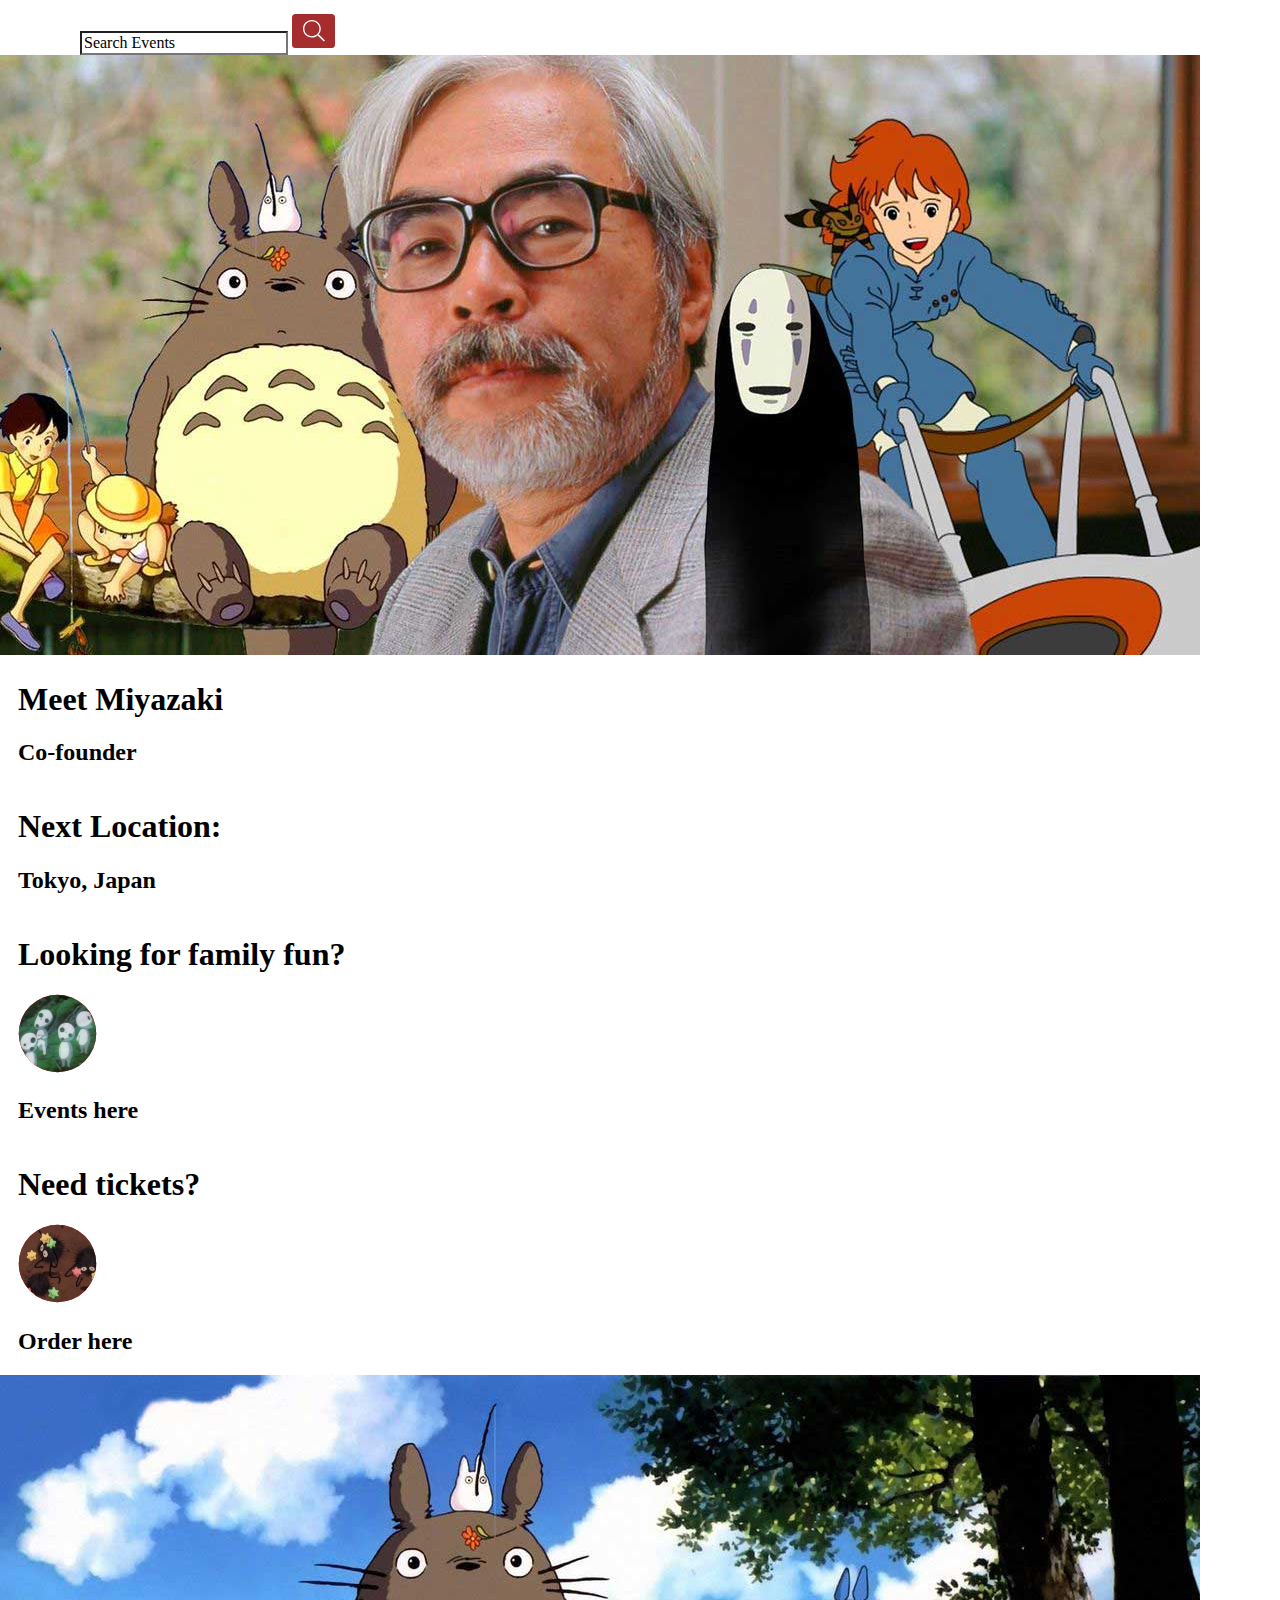
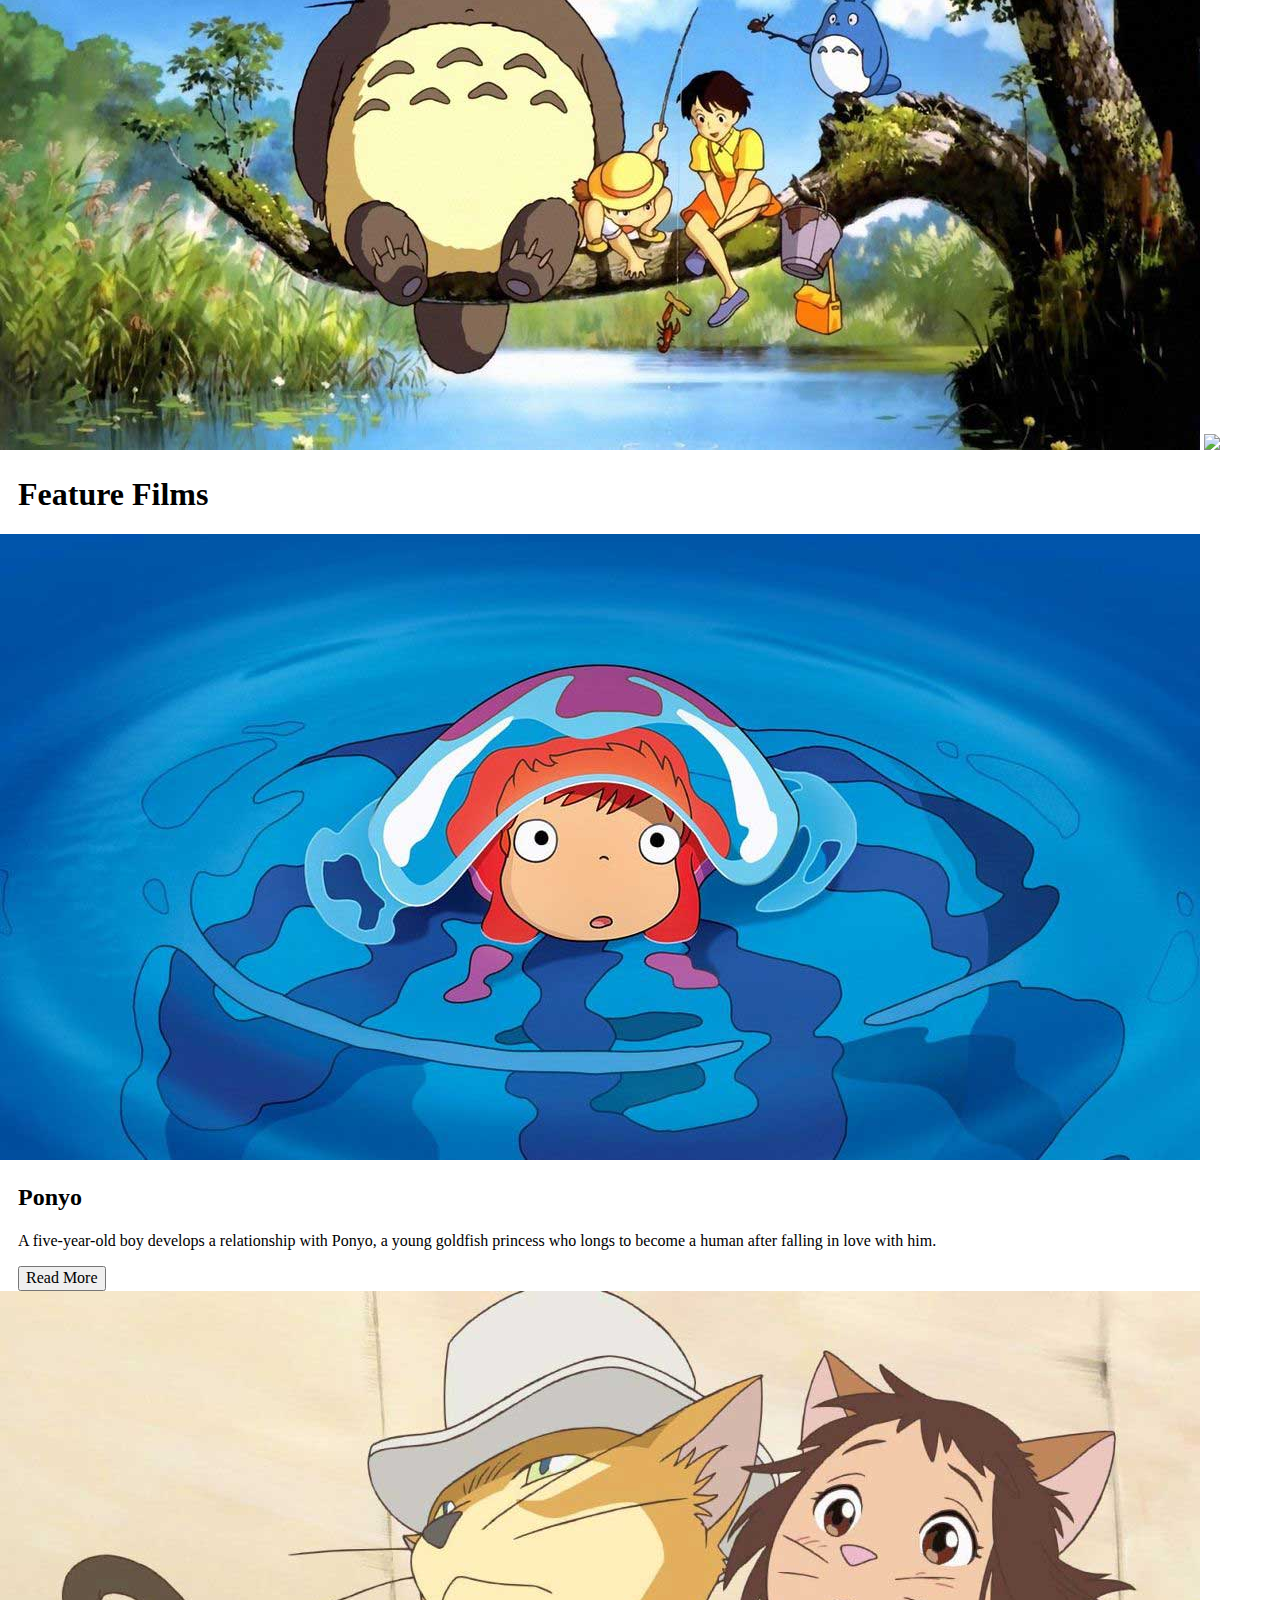
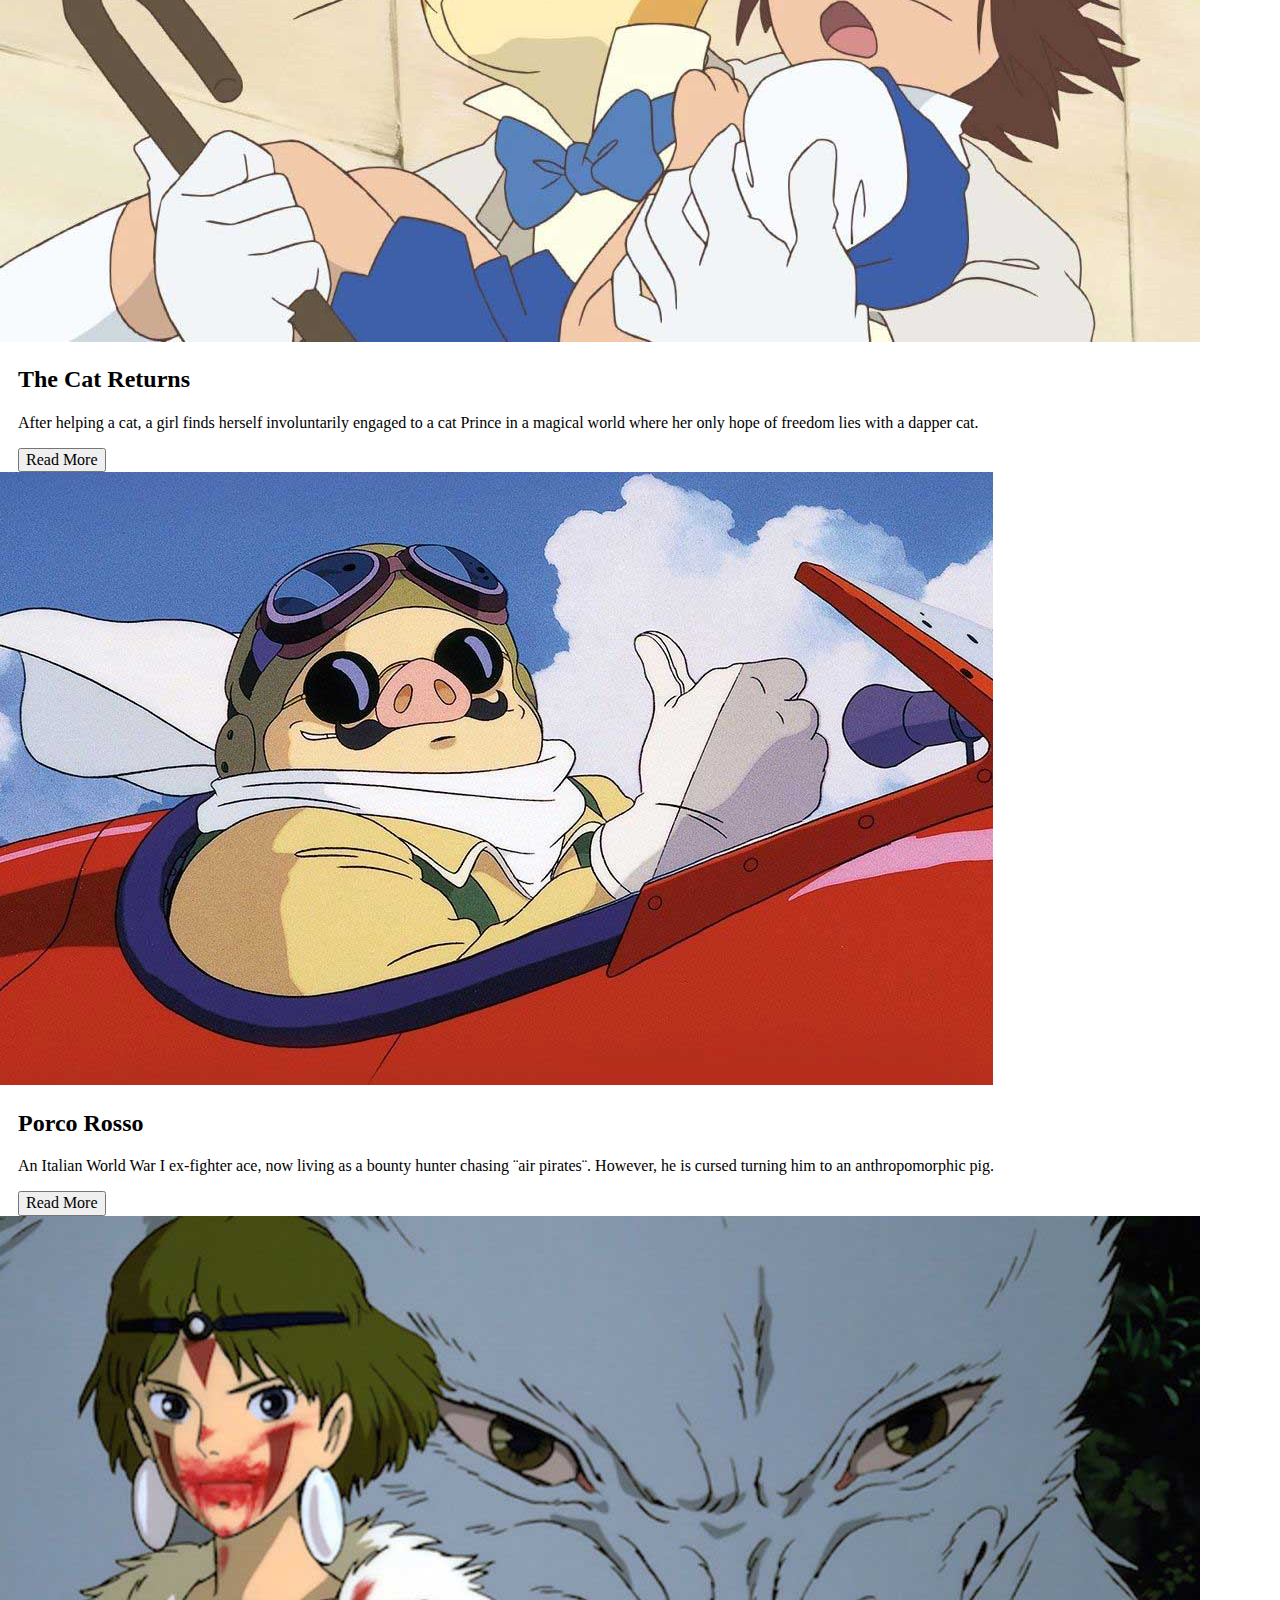
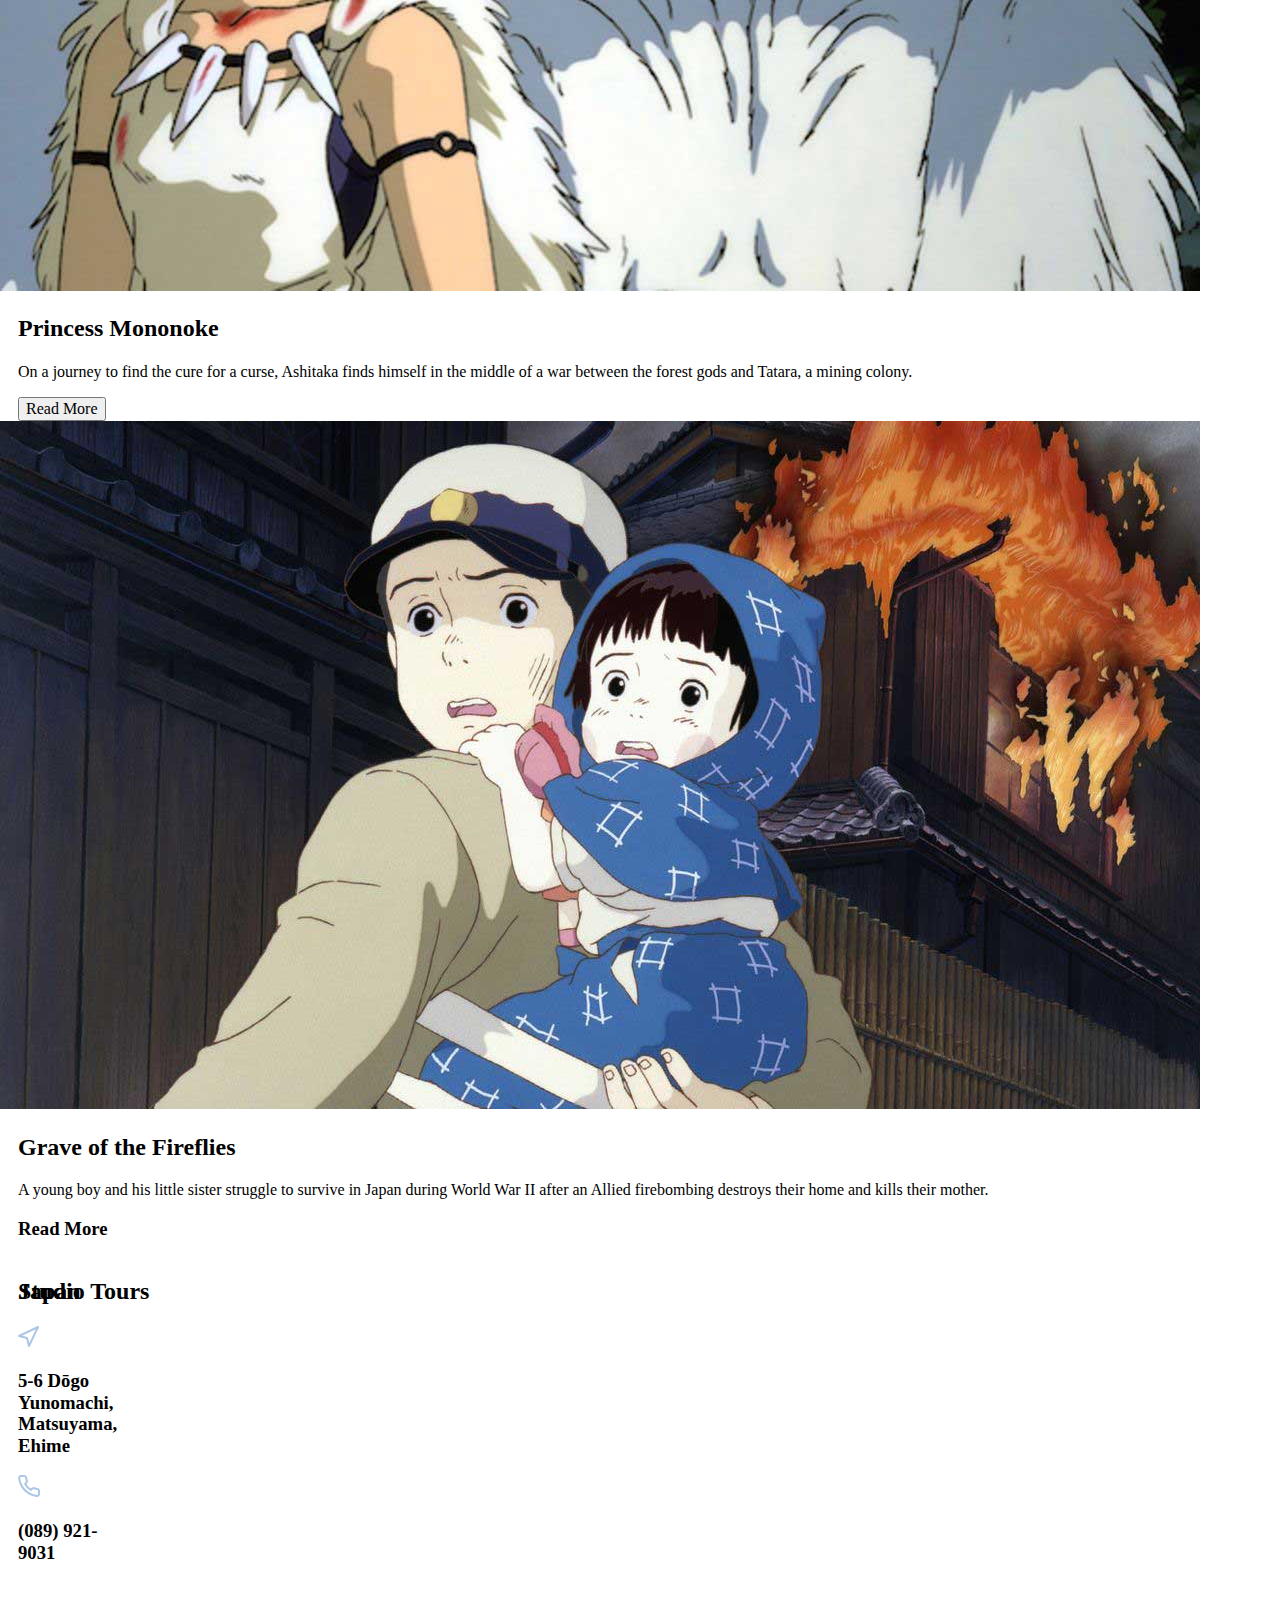
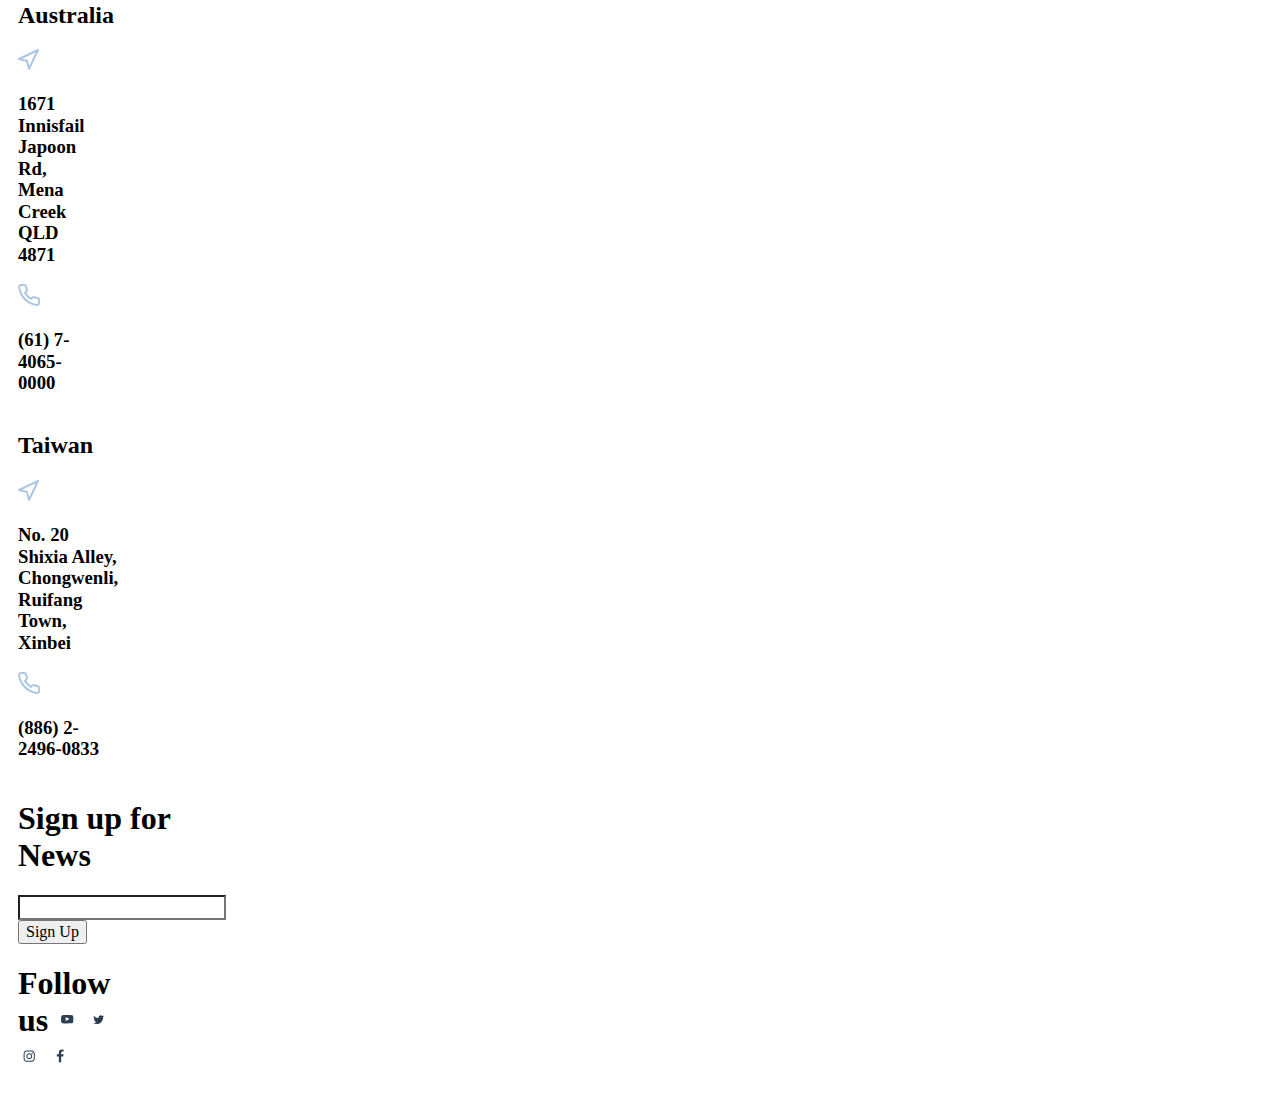
==== deploy/index.html @ 4e12cfd1 "Basic Grid" ====
<!doctype html>
<html lang="en">

  <head>
    <meta charset="UTF-8">
    <meta name="viewport" content="width=device-width, initial-scale=1.0">
    <meta http-equiv="X-UA-Compatible" content="ie=edge">
    <link rel="stylesheet" href="css/styles.css">
    <title>KerryK Reskin</title>
  </head>

  <body>

  <header class="container">
    <div class="content">
        <img src="/assets/Icons/studiologo.svg">
  <input type="text" value="Search Events">
        <img src="/assets/Icons/search-light.svg">
  </header>
    </div>

    <!-- Hero 1 -->
  <section class=".hero">
        <img src="/assets/hero/banner.jpg">
  </section>
 
    <!-- Hero Tabs -->
    <div class="container">
  <section class="content">
    <h1>Meet Miyazaki</h1>
    <h2>Co-founder</h2>
    </div>
    <div class="container">
  </section>
  <section class="content">
    <h1>Next Location:</h1>
    <h2>Tokyo, Japan</h2>
  </section>
    </div>

    <div class="container">
  <section class="content">
    <h1>Looking for family fun?</h1>
        <img src="/assets/Icons/sprite.svg">
    <h2>Events here</h2>
  </section>
    </div>
    <div class="container">
  <section class="content">
    <h1>Need tickets?</h1>
        <img src="/assets/Icons/soot.svg">
    <h2>Order here</h2>
  </section>
   </div>

  <section>
        <img src="/assets/totoro.jpg">
        <img src="assets/spirited_away.jpg">
  </section>

  <div class="container">
  <section class="content">
    <h1>Feature Films</h1>
  </section>
  </div>

  <section>
        <img src="/assets/Ponyo.jpg">
  </section>
  <div class="container">
    <section class="content">
    <h2>Ponyo</h2>
    <p>A five-year-old boy develops a relationship with Ponyo,
       a young goldfish princess who longs to become a human 
       after falling in love with him.
      </p>
    <button type="button">Read More</button>
  </section>
  </div> 
            
  <section>
        <img src="/assets/catreturns.jpg">
  </section>
  <div class="container">
    <section class="content">
    <h2>The Cat Returns</h2>
    <p>After helping a cat, a girl finds herself involuntarily 
      engaged to a cat Prince in a magical world where her only 
      hope of freedom lies with a dapper cat.
      </p>
    <button type="button">Read More</button>
  </section>
  </div>

  <section>
        <img src="/assets/porcorosso.jpg">
  </section>
  <div class="container">
    <section class="content">
    <h2>Porco Rosso</h2>
    <p>An Italian World War I ex-fighter ace, now living as a 
      bounty hunter chasing ¨air pirates¨. However, he is cursed 
      turning him to an anthropomorphic pig.
      </p>
    <button type="button">Read More</button>
  </section>
  </div>
  
  <section>
        <img src="/assets/princess.jpg">
  </section>
  <div class="container">
    <section class="content">
    <h2>Princess Mononoke</h2>
    <p>On a journey to find the cure for a curse, Ashitaka finds 
      himself in the middle of a war between the forest gods and 
      Tatara, a mining colony.
      </p>
    <button type="button">Read More</button>
  </section>
  </div>
  
  <section>
        <img src="/assets/graveofthefireflies.jpg">
  </section>
  <div class="container">
    <section class="content">
    <h2>Grave of the Fireflies</h2>
    <p>A young boy and his little sister struggle to survive in 
      Japan during World War II after an Allied firebombing 
      destroys their home and kills their mother.
      </p>
    <h3>Read More</h3>
  </section>
  </div>

  <!-- Footer -->
  <footer>
    <div class="container">
    <section class="content">
    <h2>Studio Tours</h2>
    </section>
      <div>
      
    <div class="container">
    <section class="content">
      <h2>Japan</h2>
    </section>
    </div>
      <div class="container">
      <section class="content">
          <img src="/assets/Icons/arrow.svg">
        <h3>5-6 Dōgo Yunomachi, Matsuyama, Ehime</h3>
          <img src="/assets/Icons/phone.svg">
        <h3>(089) 921-9031</h3>
      </section>
      </div>

    <div class="container">
    <section class="content">
      <h2>Australia</h2>
    </section>
    </div>
      <div class="container">
      <section class="content">
          <img src="/assets/Icons/arrow.svg">
        <h3>1671 Innisfail Japoon Rd, Mena Creek QLD 4871</h3>
          <img src="/assets/Icons/phone.svg">
        <h3>(61) 7-4065-0000</h3>
      </section>
      </div>

    <div class="container">
    <section class="content">
      <h2>Taiwan</h2>
    </section>
    </div>
      <div class="container">
      <section class="content">    
          <img src="/assets/Icons/arrow.svg">
        <h3>No. 20 Shixia Alley, Chongwenli, Ruifang Town, Xinbei</h3>
          <img src="/assets/Icons/phone.svg">
        <h3>(886) 2-2496-0833</h3>
      </section>
      </div>

  <div class="container">
  <section class="content"> 
  <form>
    <h1>Sign up for News</h1>
    <input type="text">
    <button type="button">Sign Up</button>
  </form>
  </section>
  </div> 
  
  <div class="container">
  <section class="content"> 
    <h1>Follow us</h>
        <img src="/assets/Icons/youtube.svg">
        <img src="/assets/Icons/twitter.svg">
        <img src="/assets/Icons/instagram.svg">
        <img src="/assets/Icons/facebook.svg">
  </section>
  </div> 
  </footer>

    <script src="js/scripts-min.js"></script>
  </body>
</html>
---- deploy/css/styles.css ----
/* =============
    Mixins
============= */
/* ---------------- Font Sizing ---------------- */
html {
  font-size: 100%;
}

/* ---------------- Media Queries ---------------- */
/* =============
    Variables
============= */
/*! normalize.css v8.0.1 | MIT License | github.com/necolas/normalize.css */
/* Document
   ========================================================================== */
/**
 * 1. Correct the line height in all browsers.
 * 2. Prevent adjustments of font size after orientation changes in iOS.
 */
html {
  line-height: 1.15;
  /* 1 */
  -webkit-text-size-adjust: 100%;
  /* 2 */
}

/* Sections
   ========================================================================== */
/**
 * Remove the margin in all browsers.
 */
body {
  margin: 0;
}

/**
 * Render the `main` element consistently in IE.
 */
main {
  display: block;
}

/**
 * Correct the font size and margin on `h1` elements within `section` and
 * `article` contexts in Chrome, Firefox, and Safari.
 */
h1 {
  font-size: 2em;
  margin: 0.67em 0;
}

/* Grouping content
   ========================================================================== */
/**
 * 1. Add the correct box sizing in Firefox.
 * 2. Show the overflow in Edge and IE.
 */
hr {
  box-sizing: content-box;
  /* 1 */
  height: 0;
  /* 1 */
  overflow: visible;
  /* 2 */
}

/**
 * 1. Correct the inheritance and scaling of font size in all browsers.
 * 2. Correct the odd `em` font sizing in all browsers.
 */
pre {
  font-family: monospace, monospace;
  /* 1 */
  font-size: 1em;
  /* 2 */
}

/* Text-level semantics
   ========================================================================== */
/**
 * Remove the gray background on active links in IE 10.
 */
a {
  background-color: transparent;
}

/**
 * 1. Remove the bottom border in Chrome 57-
 * 2. Add the correct text decoration in Chrome, Edge, IE, Opera, and Safari.
 */
abbr[title] {
  border-bottom: none;
  /* 1 */
  text-decoration: underline;
  /* 2 */
  text-decoration: underline dotted;
  /* 2 */
}

/**
 * Add the correct font weight in Chrome, Edge, and Safari.
 */
b,
strong {
  font-weight: bolder;
}

/**
 * 1. Correct the inheritance and scaling of font size in all browsers.
 * 2. Correct the odd `em` font sizing in all browsers.
 */
code,
kbd,
samp {
  font-family: monospace, monospace;
  /* 1 */
  font-size: 1em;
  /* 2 */
}

/**
 * Add the correct font size in all browsers.
 */
small {
  font-size: 80%;
}

/**
 * Prevent `sub` and `sup` elements from affecting the line height in
 * all browsers.
 */
sub,
sup {
  font-size: 75%;
  line-height: 0;
  position: relative;
  vertical-align: baseline;
}

sub {
  bottom: -0.25em;
}

sup {
  top: -0.5em;
}

/* Embedded content
   ========================================================================== */
/**
 * Remove the border on images inside links in IE 10.
 */
img {
  border-style: none;
}

/* Forms
   ========================================================================== */
/**
 * 1. Change the font styles in all browsers.
 * 2. Remove the margin in Firefox and Safari.
 */
button,
input,
optgroup,
select,
textarea {
  font-family: inherit;
  /* 1 */
  font-size: 100%;
  /* 1 */
  line-height: 1.15;
  /* 1 */
  margin: 0;
  /* 2 */
}

/**
 * Show the overflow in IE.
 * 1. Show the overflow in Edge.
 */
button,
input {
  /* 1 */
  overflow: visible;
}

/**
 * Remove the inheritance of text transform in Edge, Firefox, and IE.
 * 1. Remove the inheritance of text transform in Firefox.
 */
button,
select {
  /* 1 */
  text-transform: none;
}

/**
 * Correct the inability to style clickable types in iOS and Safari.
 */
button,
[type=button],
[type=reset],
[type=submit] {
  -webkit-appearance: button;
}

/**
 * Remove the inner border and padding in Firefox.
 */
button::-moz-focus-inner,
[type=button]::-moz-focus-inner,
[type=reset]::-moz-focus-inner,
[type=submit]::-moz-focus-inner {
  border-style: none;
  padding: 0;
}

/**
 * Restore the focus styles unset by the previous rule.
 */
button:-moz-focusring,
[type=button]:-moz-focusring,
[type=reset]:-moz-focusring,
[type=submit]:-moz-focusring {
  outline: 1px dotted ButtonText;
}

/**
 * Correct the padding in Firefox.
 */
fieldset {
  padding: 0.35em 0.75em 0.625em;
}

/**
 * 1. Correct the text wrapping in Edge and IE.
 * 2. Correct the color inheritance from `fieldset` elements in IE.
 * 3. Remove the padding so developers are not caught out when they zero out
 *    `fieldset` elements in all browsers.
 */
legend {
  box-sizing: border-box;
  /* 1 */
  color: inherit;
  /* 2 */
  display: table;
  /* 1 */
  max-width: 100%;
  /* 1 */
  padding: 0;
  /* 3 */
  white-space: normal;
  /* 1 */
}

/**
 * Add the correct vertical alignment in Chrome, Firefox, and Opera.
 */
progress {
  vertical-align: baseline;
}

/**
 * Remove the default vertical scrollbar in IE 10+.
 */
textarea {
  overflow: auto;
}

/**
 * 1. Add the correct box sizing in IE 10.
 * 2. Remove the padding in IE 10.
 */
[type=checkbox],
[type=radio] {
  box-sizing: border-box;
  /* 1 */
  padding: 0;
  /* 2 */
}

/**
 * Correct the cursor style of increment and decrement buttons in Chrome.
 */
[type=number]::-webkit-inner-spin-button,
[type=number]::-webkit-outer-spin-button {
  height: auto;
}

/**
 * 1. Correct the odd appearance in Chrome and Safari.
 * 2. Correct the outline style in Safari.
 */
[type=search] {
  -webkit-appearance: textfield;
  /* 1 */
  outline-offset: -2px;
  /* 2 */
}

/**
 * Remove the inner padding in Chrome and Safari on macOS.
 */
[type=search]::-webkit-search-decoration {
  -webkit-appearance: none;
}

/**
 * 1. Correct the inability to style clickable types in iOS and Safari.
 * 2. Change font properties to `inherit` in Safari.
 */
::-webkit-file-upload-button {
  -webkit-appearance: button;
  /* 1 */
  font: inherit;
  /* 2 */
}

/* Interactive
   ========================================================================== */
/*
 * Add the correct display in Edge, IE 10+, and Firefox.
 */
details {
  display: block;
}

/*
 * Add the correct display in all browsers.
 */
summary {
  display: list-item;
}

/* Misc
   ========================================================================== */
/**
 * Add the correct display in IE 10+.
 */
template {
  display: none;
}

/**
 * Add the correct display in IE 10.
 */
[hidden] {
  display: none;
}

/* =============
    Base
============= */
.container {
  display: grid;
  grid-template-columns: 18px auto 18px;
  grid-template-areas: ". content .";
}
.container .content {
  grid-area: content;
}

/* =============
    Typography
============= */
/* =============
    Buttons
============= */
/* =============
    Forms
============= */
[type=text], [type=password], [type=date], [type=datetime], [type=datetime-local], [type=month], [type=week], [type=email], [type=number], [type=search], [type=tel], [type=time], [type=url], [type=color], textarea {
  box-shadow: none;
}

[type=text]:focus, [type=password]:focus, [type=date]:focus, [type=datetime]:focus, [type=datetime-local]:focus, [type=month]:focus, [type=week]:focus, [type=email]:focus, [type=number]:focus, [type=search]:focus, [type=tel]:focus, [type=time]:focus, [type=url]:focus, [type=color]:focus, textarea:focus {
  box-shadow: none;
}

input[type=text],
input[type=email],
input[type=password],
textarea {
  -webkit-appearance: none;
}

/* =============
    Navigation
============= */
/* =============
    Header
============= */
.navycontainer {
  color: #2C3E54;
}

/* =============
    Footer
============= */
.hero img {
  width: 100%;
}
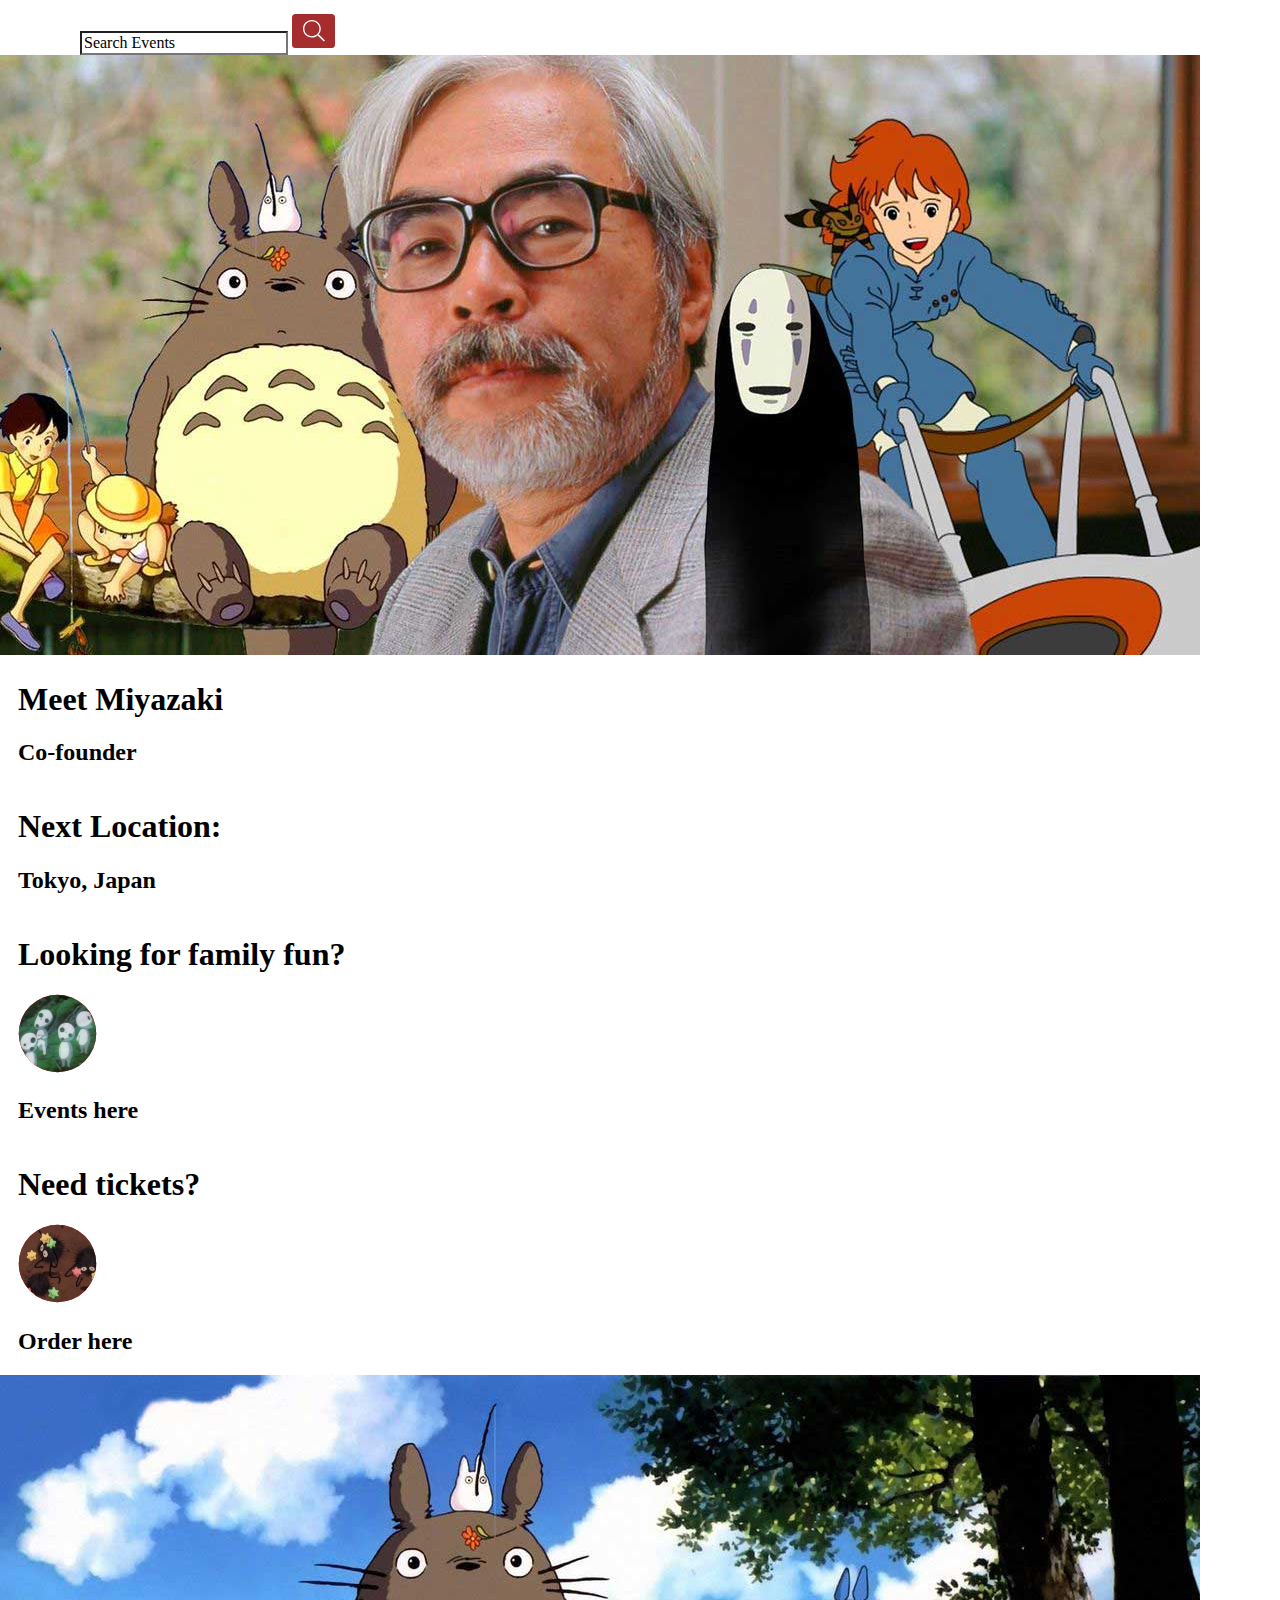
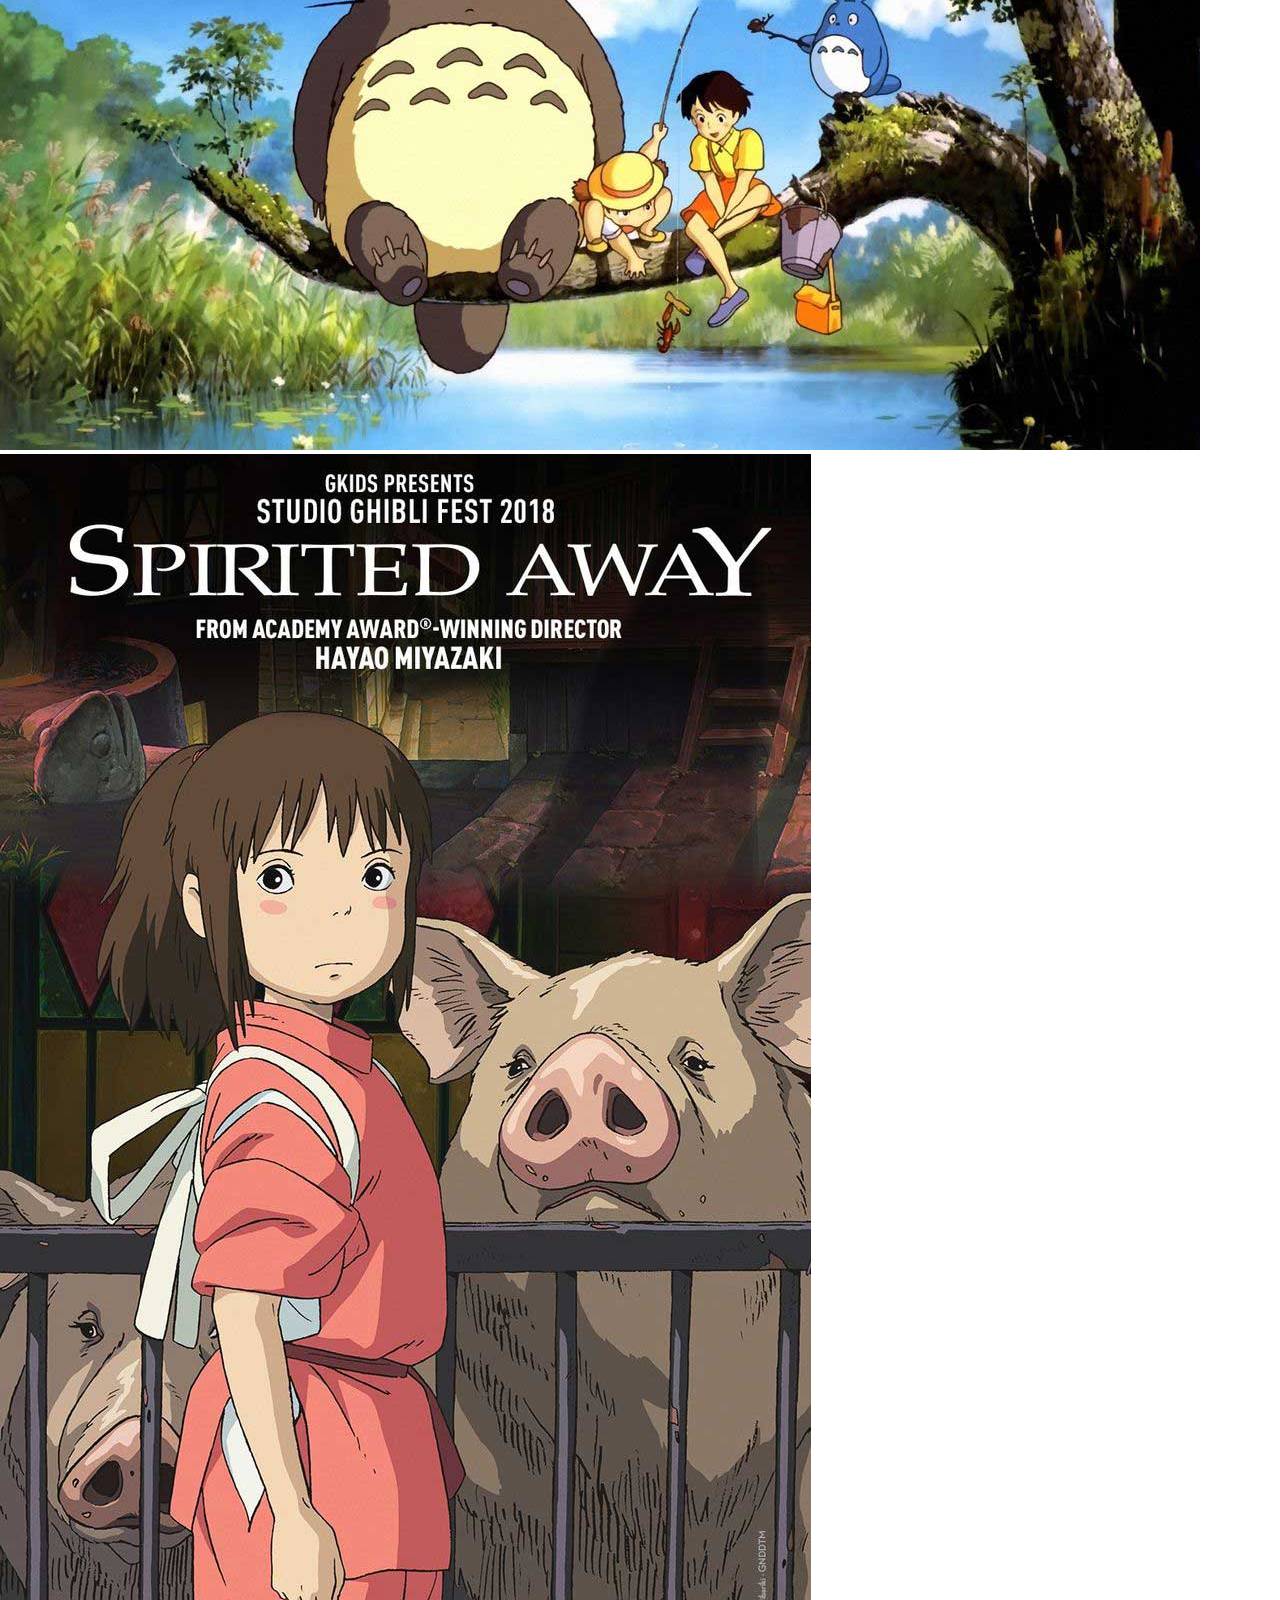
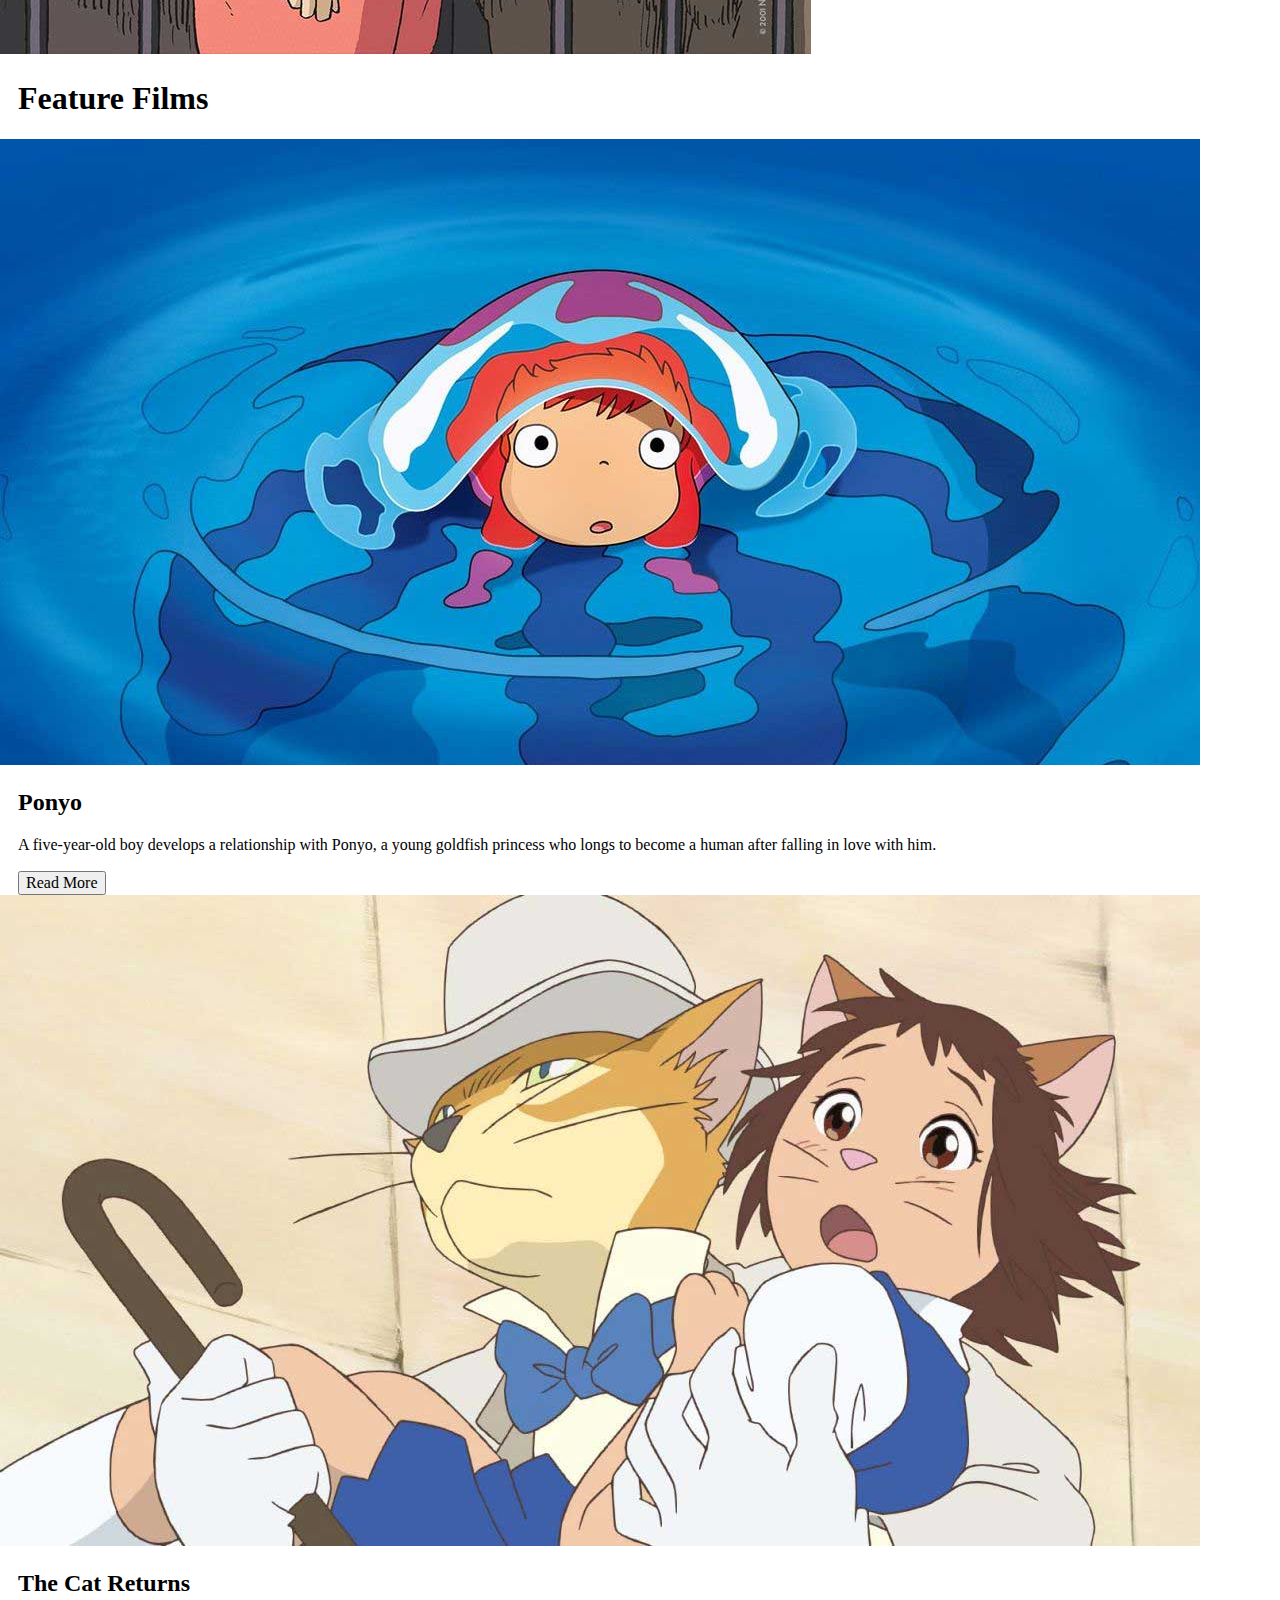
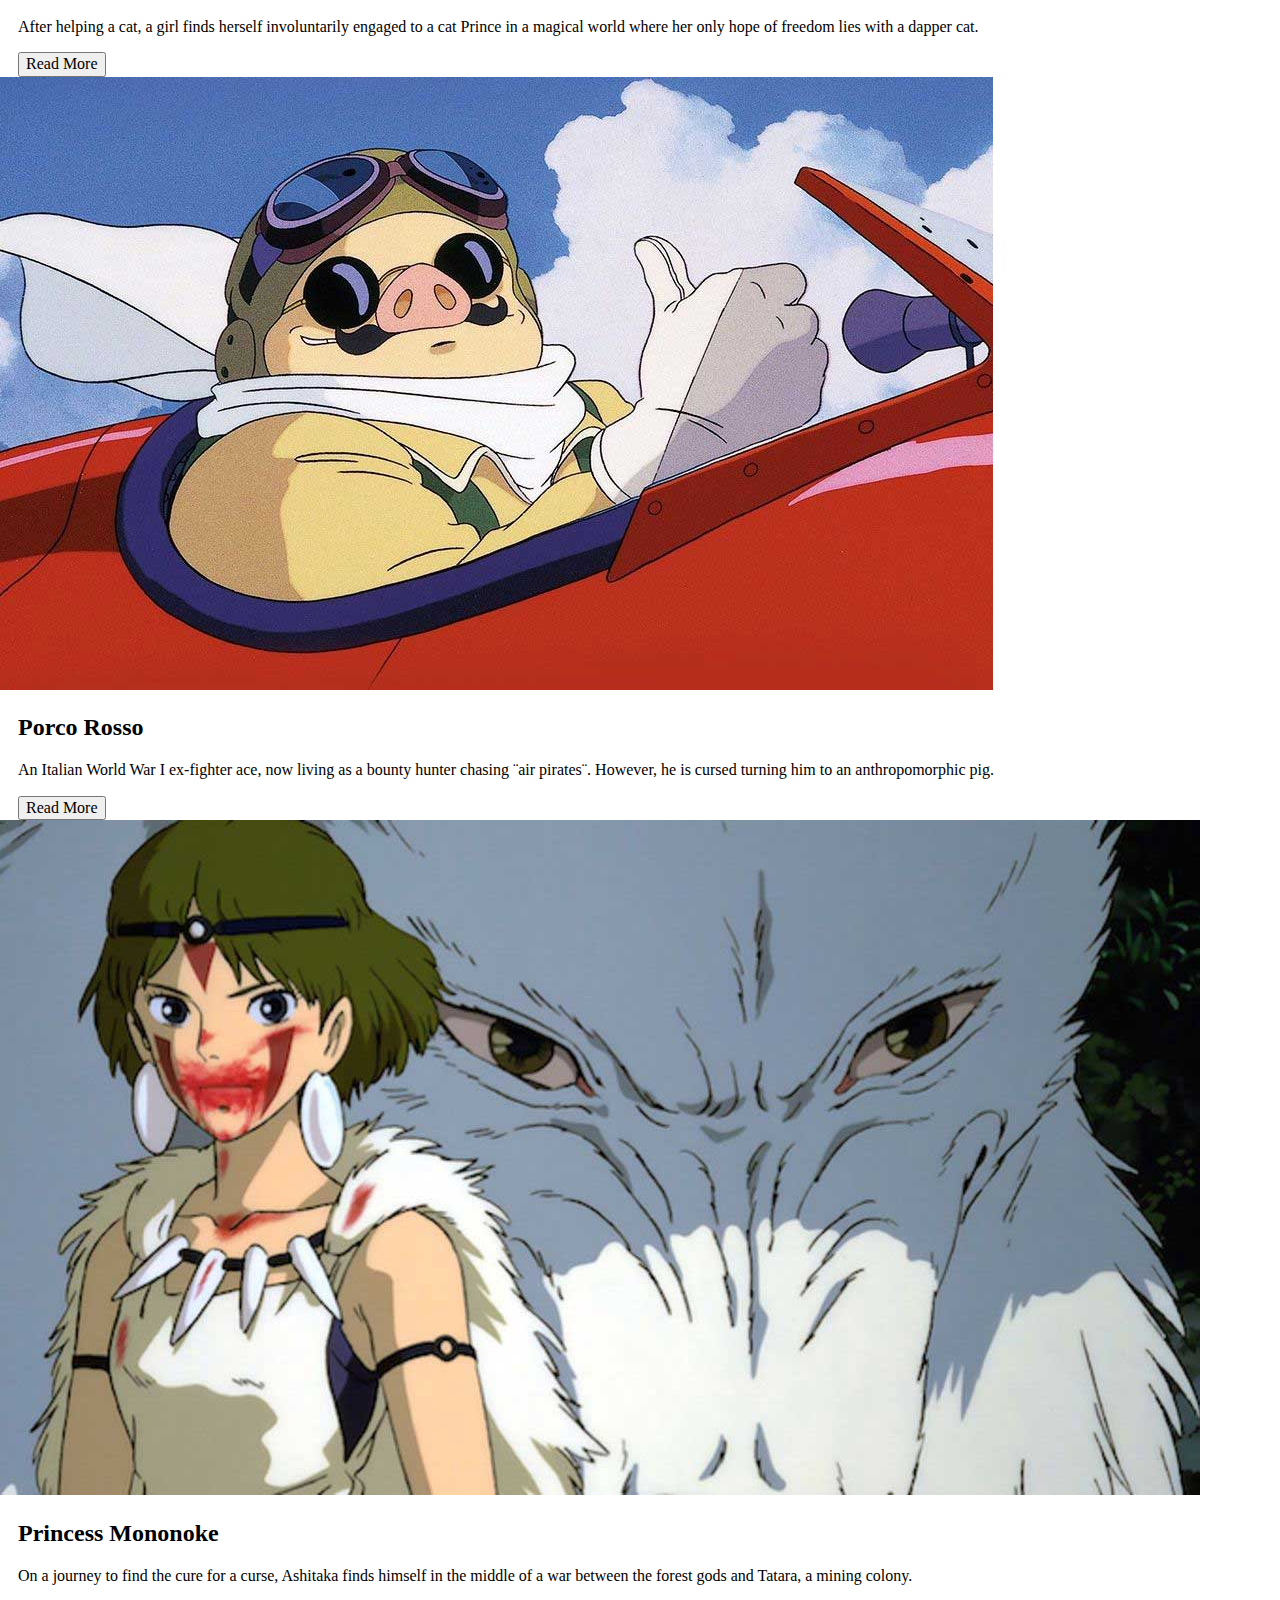
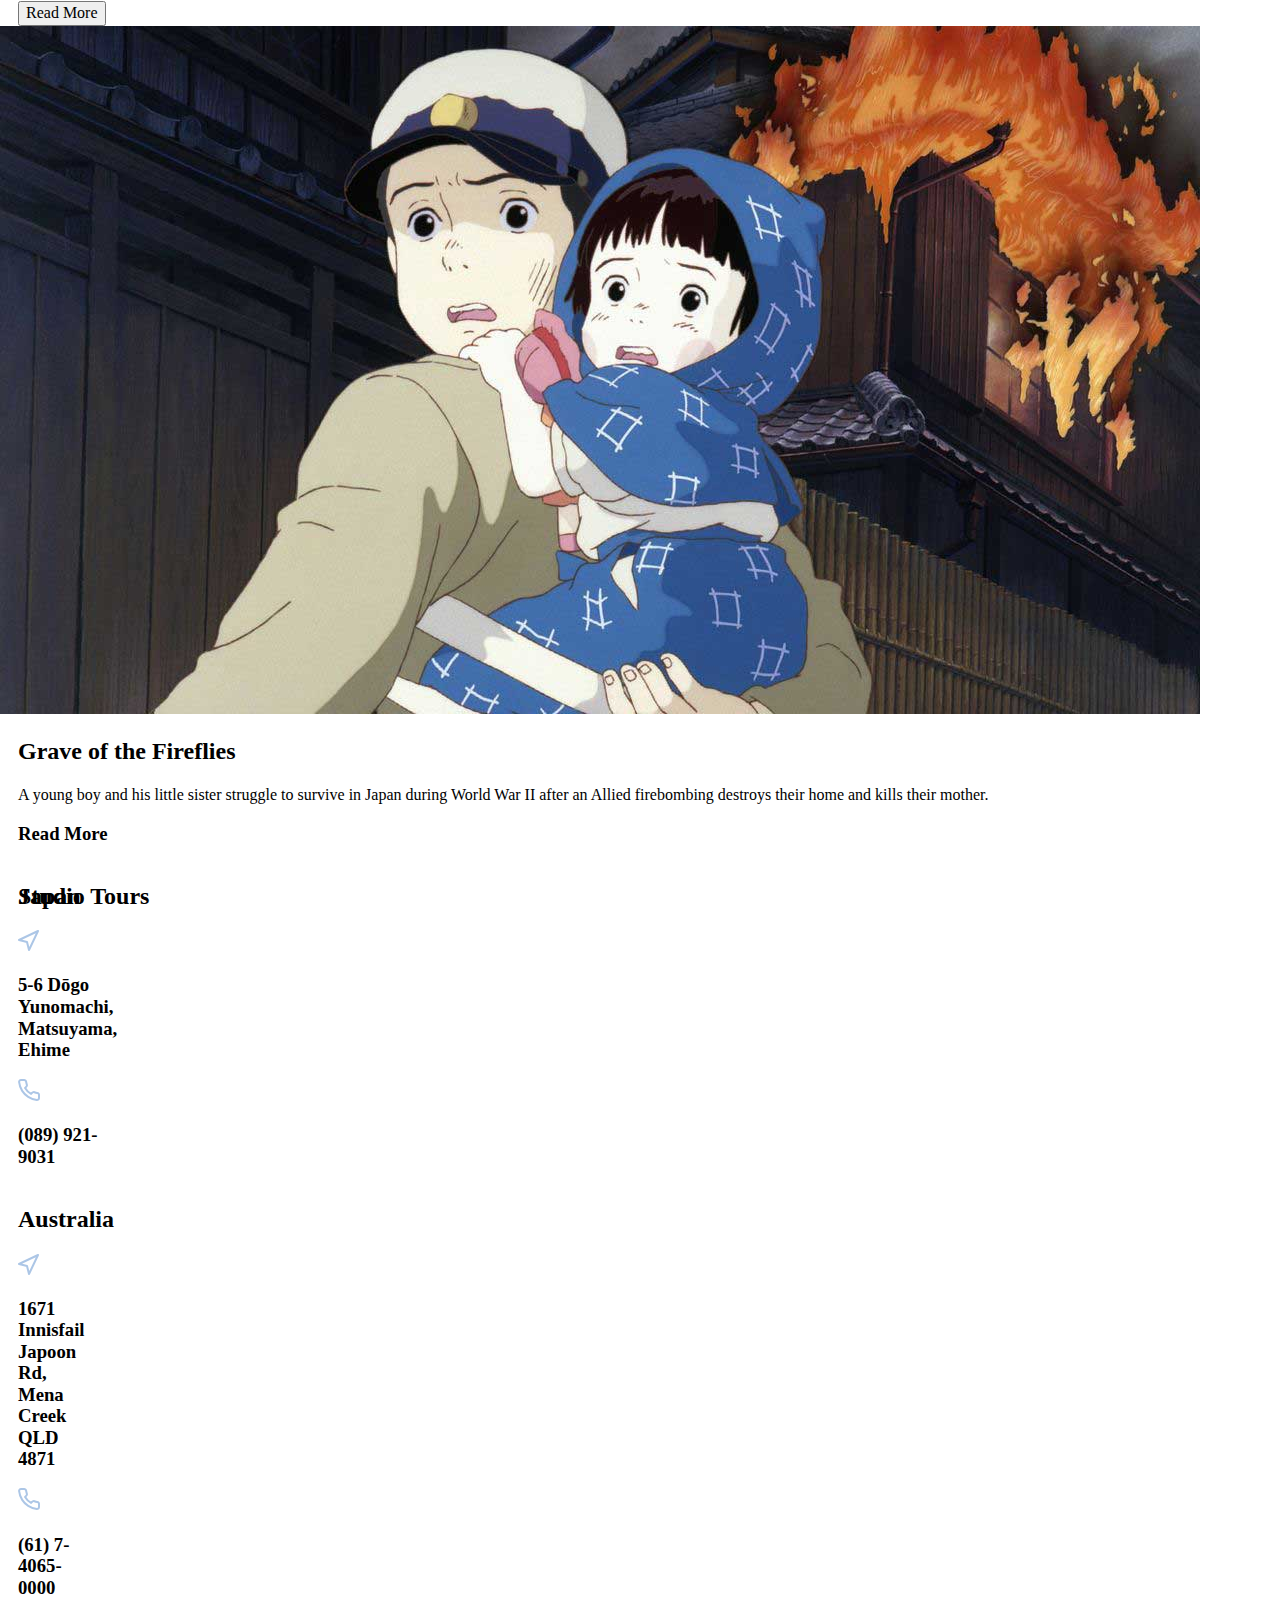
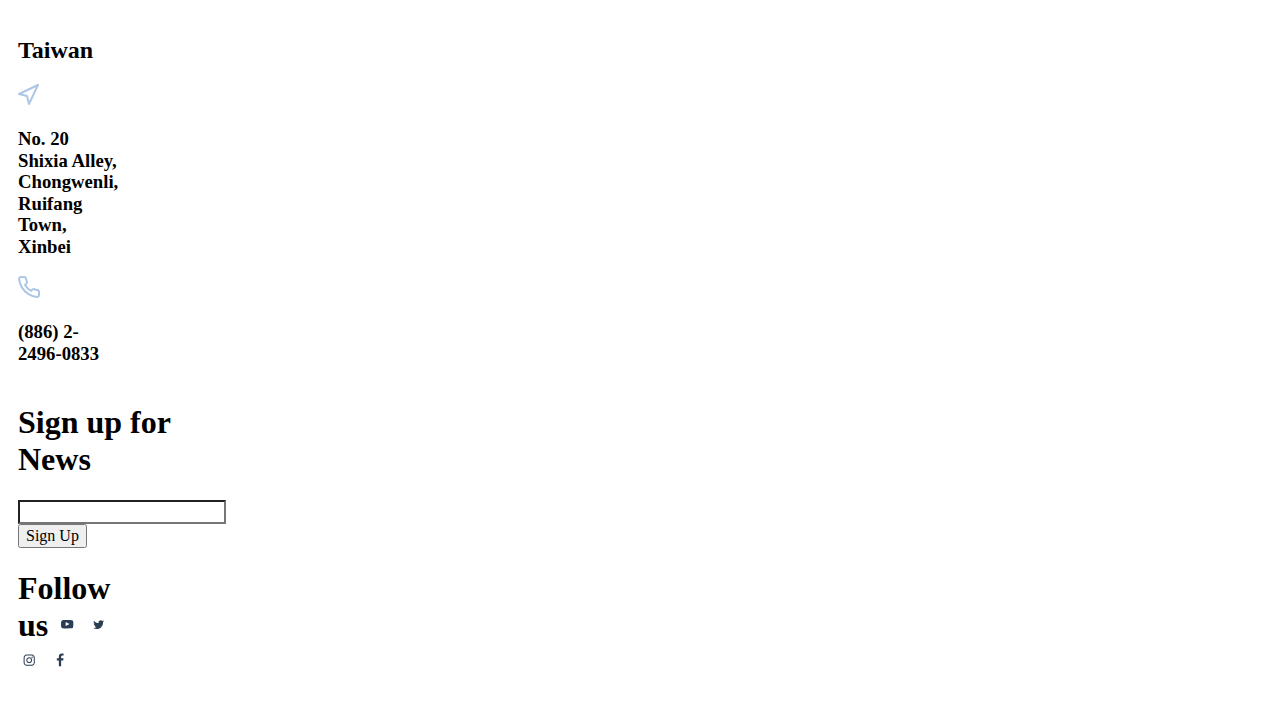
==== commit a6eb6625: "Fix" ====
--- a/deploy/index.html
+++ b/deploy/index.html
@@ -13,15 +13,16 @@
 
   <header class="container">
     <div class="content">
-        <img src="/assets/Icons/studiologo.svg">
+        <img src="/deploy/img/Icons/studiologo.svg" alt="Logo">
   <input type="text" value="Search Events">
-        <img src="/assets/Icons/search-light.svg">
+        <img src="/deploy/img/Icons/search-light.svg" alt="Search">
+    </div>
   </header>
-    </div>
+    
 
     <!-- Hero 1 -->
   <section class=".hero">
-        <img src="/assets/hero/banner.jpg">
+        <img src="/deploy/img/hero/banner.jpg" alt="banner">
   </section>
  
     <!-- Hero Tabs -->
@@ -41,31 +42,34 @@
     <div class="container">
   <section class="content">
     <h1>Looking for family fun?</h1>
-        <img src="/assets/Icons/sprite.svg">
+        <img src="/deploy/img/Icons/sprite.svg" alt="Sprites">
     <h2>Events here</h2>
   </section>
     </div>
     <div class="container">
   <section class="content">
     <h1>Need tickets?</h1>
-        <img src="/assets/Icons/soot.svg">
+        <img src="/deploy/img/Icons/soot.svg" alt="SootSprites">
     <h2>Order here</h2>
   </section>
    </div>
 
-  <section>
-        <img src="/assets/totoro.jpg">
-        <img src="assets/spirited_away.jpg">
-  </section>
-
+   <!-- Gallery -->
+  <section>
+        <img src="/deploy/img/totoro.jpg" alt="Totoro">
+        <img src="/deploy/img/spirited_away.jpg" alt="SpiritedAway">
+  </section>
+
+  <!-- Feature Films -->
   <div class="container">
   <section class="content">
     <h1>Feature Films</h1>
   </section>
   </div>
 
-  <section>
-        <img src="/assets/Ponyo.jpg">
+  <div class="article-ponyo">
+  <section>
+        <img src="/deploy/img/Ponyo.jpg" alt="Ponyo">
   </section>
   <div class="container">
     <section class="content">
@@ -77,9 +81,11 @@
     <button type="button">Read More</button>
   </section>
   </div> 
+  </div>
             
-  <section>
-        <img src="/assets/catreturns.jpg">
+  <div class="article-cat">
+  <section>
+        <img src="/deploy/img/catreturns.jpg" alt="CatReturns">
   </section>
   <div class="container">
     <section class="content">
@@ -91,9 +97,11 @@
     <button type="button">Read More</button>
   </section>
   </div>
-
-  <section>
-        <img src="/assets/porcorosso.jpg">
+  </div>
+
+  <div class="article-pig">
+  <section>
+        <img src="/deploy/img/porcorosso.jpg" alt="PorcoRosso">
   </section>
   <div class="container">
     <section class="content">
@@ -105,9 +113,11 @@
     <button type="button">Read More</button>
   </section>
   </div>
+  </div>
   
-  <section>
-        <img src="/assets/princess.jpg">
+  <div class="article-princess">
+  <section>
+        <img src="/deploy/img/princess.jpg" alt="PrincessMononoke">
   </section>
   <div class="container">
     <section class="content">
@@ -119,9 +129,11 @@
     <button type="button">Read More</button>
   </section>
   </div>
+  </div>
   
-  <section>
-        <img src="/assets/graveofthefireflies.jpg">
+  <div class="article-fireflies">
+  <section>
+        <img src="/deploy/img/graveofthefireflies.jpg" alt="GraveOfTheFireflies">
   </section>
   <div class="container">
     <section class="content">
@@ -133,6 +145,7 @@
     <h3>Read More</h3>
   </section>
   </div>
+  </div>
 
   <!-- Footer -->
   <footer>
@@ -149,9 +162,9 @@
     </div>
       <div class="container">
       <section class="content">
-          <img src="/assets/Icons/arrow.svg">
+          <img src="/deploy/img/Icons/arrow.svg" alt="Address">
         <h3>5-6 Dōgo Yunomachi, Matsuyama, Ehime</h3>
-          <img src="/assets/Icons/phone.svg">
+          <img src="/deploy/img/Icons/phone.svg" alt="Phone">
         <h3>(089) 921-9031</h3>
       </section>
       </div>
@@ -163,9 +176,9 @@
     </div>
       <div class="container">
       <section class="content">
-          <img src="/assets/Icons/arrow.svg">
+          <img src="/deploy/img/Icons/arrow.svg" alt="Address">
         <h3>1671 Innisfail Japoon Rd, Mena Creek QLD 4871</h3>
-          <img src="/assets/Icons/phone.svg">
+          <img src="/deploy/img/Icons/phone.svg" alt="Phone">
         <h3>(61) 7-4065-0000</h3>
       </section>
       </div>
@@ -177,13 +190,14 @@
     </div>
       <div class="container">
       <section class="content">    
-          <img src="/assets/Icons/arrow.svg">
+          <img src="/deploy/img/Icons/arrow.svg" alt="Address">
         <h3>No. 20 Shixia Alley, Chongwenli, Ruifang Town, Xinbei</h3>
-          <img src="/assets/Icons/phone.svg">
+          <img src="/deploy/img/Icons/phone.svg" alt="Phone">
         <h3>(886) 2-2496-0833</h3>
       </section>
       </div>
 
+    <!-- Sign Up -->
   <div class="container">
   <section class="content"> 
   <form>
@@ -194,13 +208,14 @@
   </section>
   </div> 
   
+    <!-- Social Media -->
   <div class="container">
   <section class="content"> 
     <h1>Follow us</h>
-        <img src="/assets/Icons/youtube.svg">
-        <img src="/assets/Icons/twitter.svg">
-        <img src="/assets/Icons/instagram.svg">
-        <img src="/assets/Icons/facebook.svg">
+        <img src="/deploy/img/Icons/youtube.svg" alt="Youtube">
+        <img src="/deploy/img/Icons/twitter.svg" alt="Twitter">
+        <img src="/deploy/img/Icons/instagram.svg" alt="Instagram">
+        <img src="/deploy/img/Icons/facebook.svg" alt="Facebook">
   </section>
   </div> 
   </footer>
--- a/deploy/css/styles.css
+++ b/deploy/css/styles.css
@@ -391,10 +391,6 @@
 /* =============
     Header
 ============= */
-.navycontainer {
-  color: #2C3E54;
-}
-
 /* =============
     Footer
 ============= */
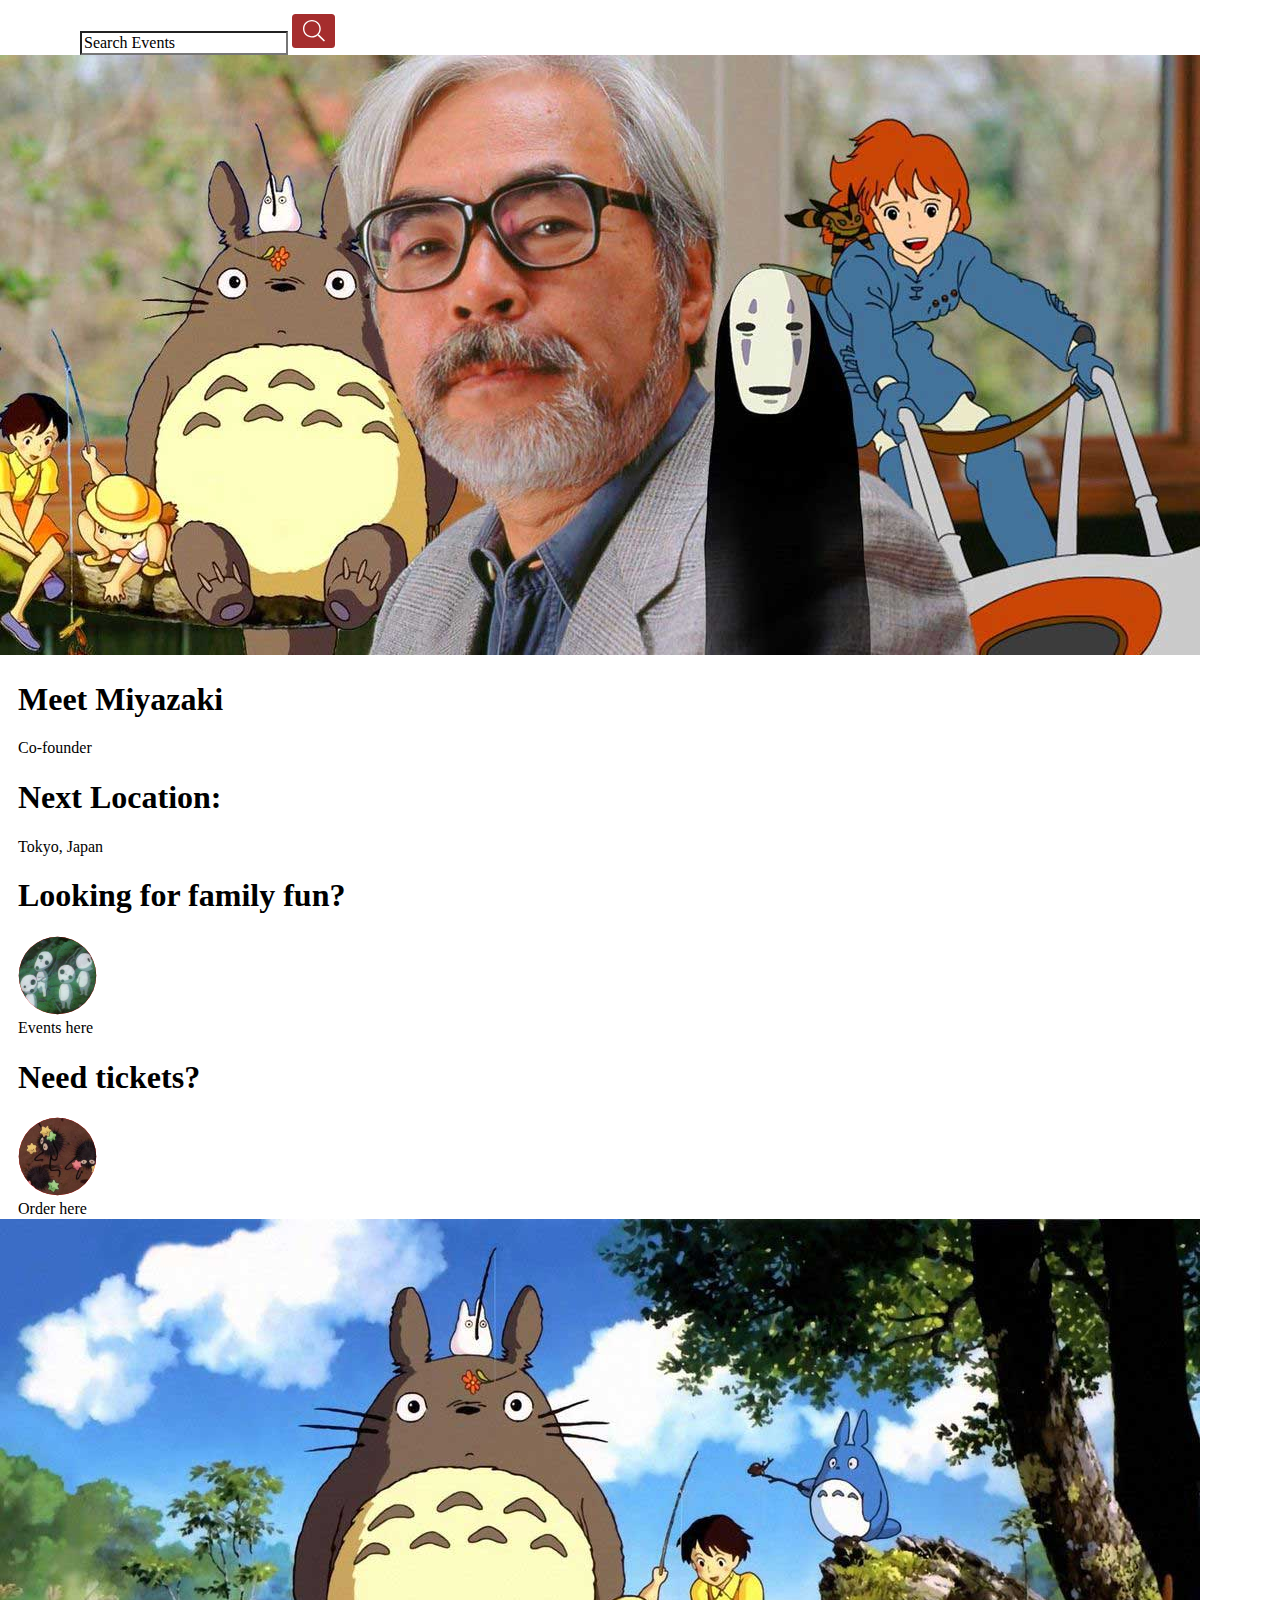
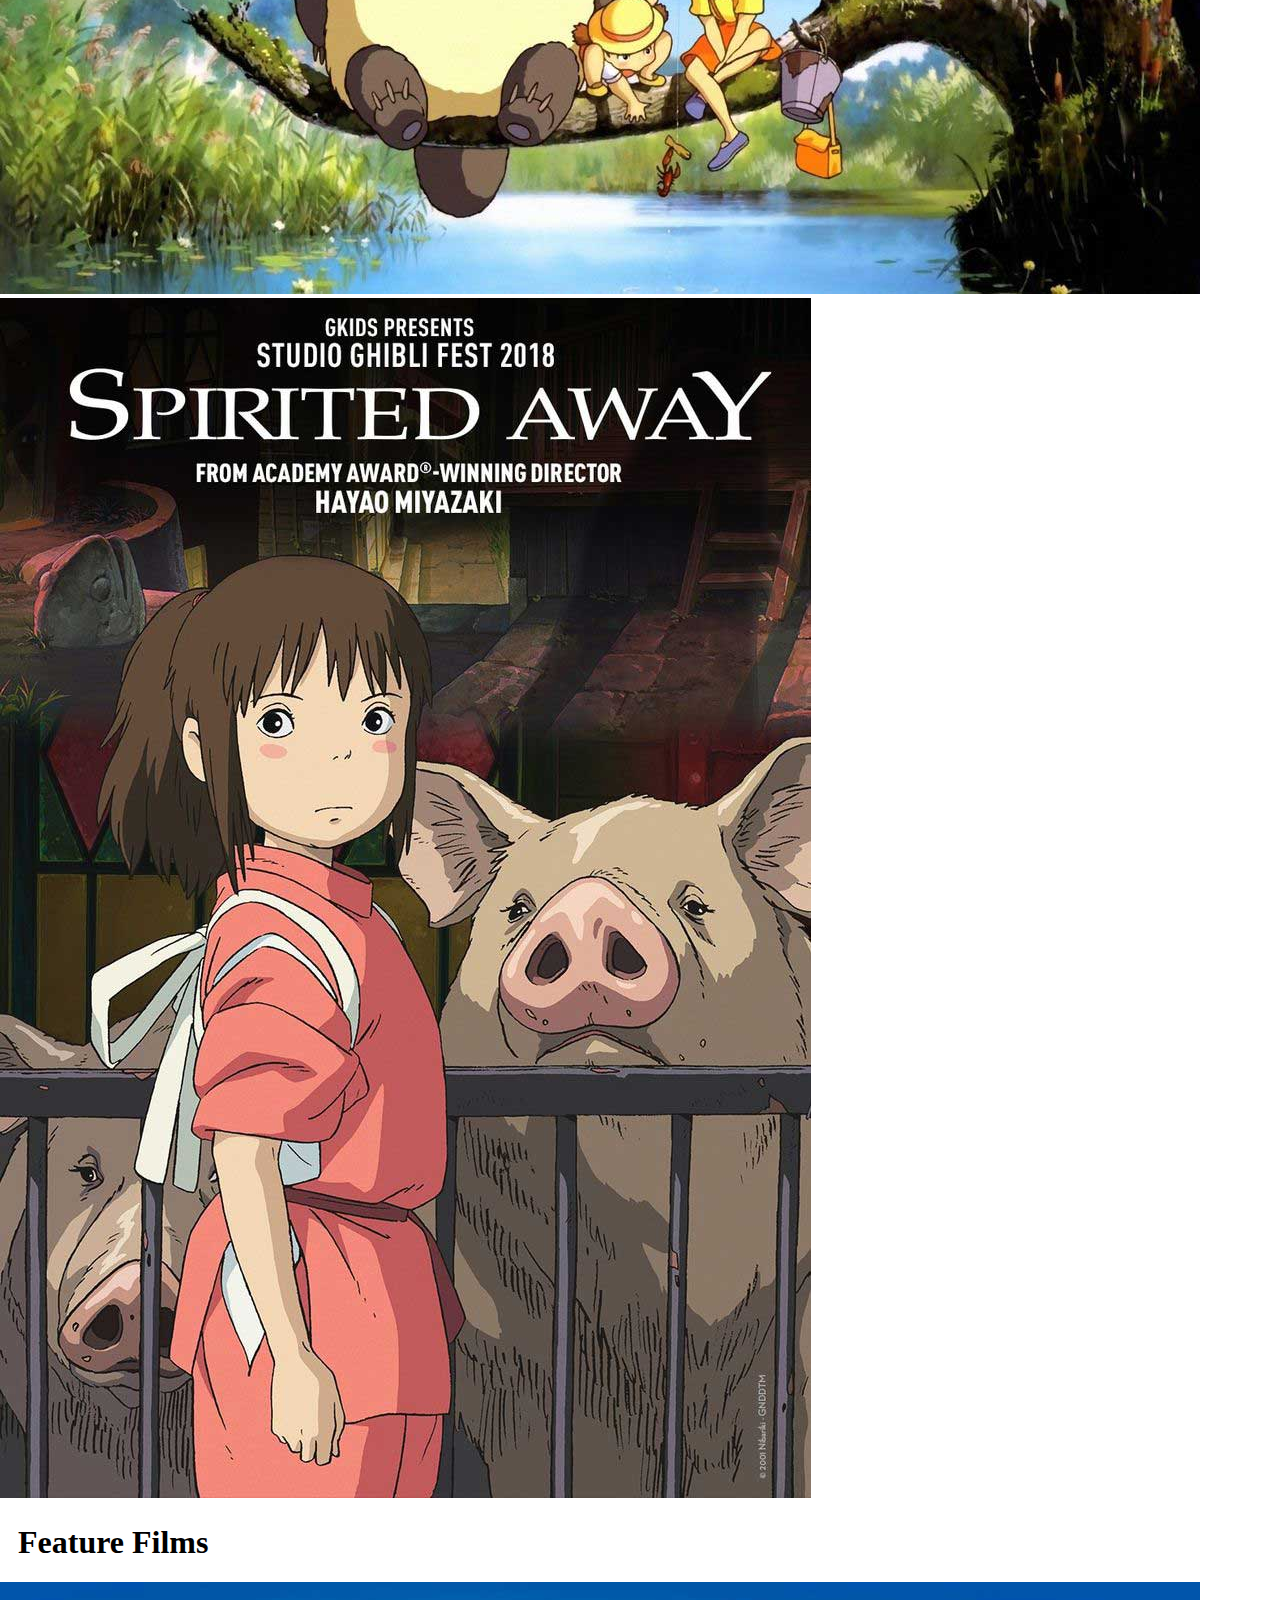
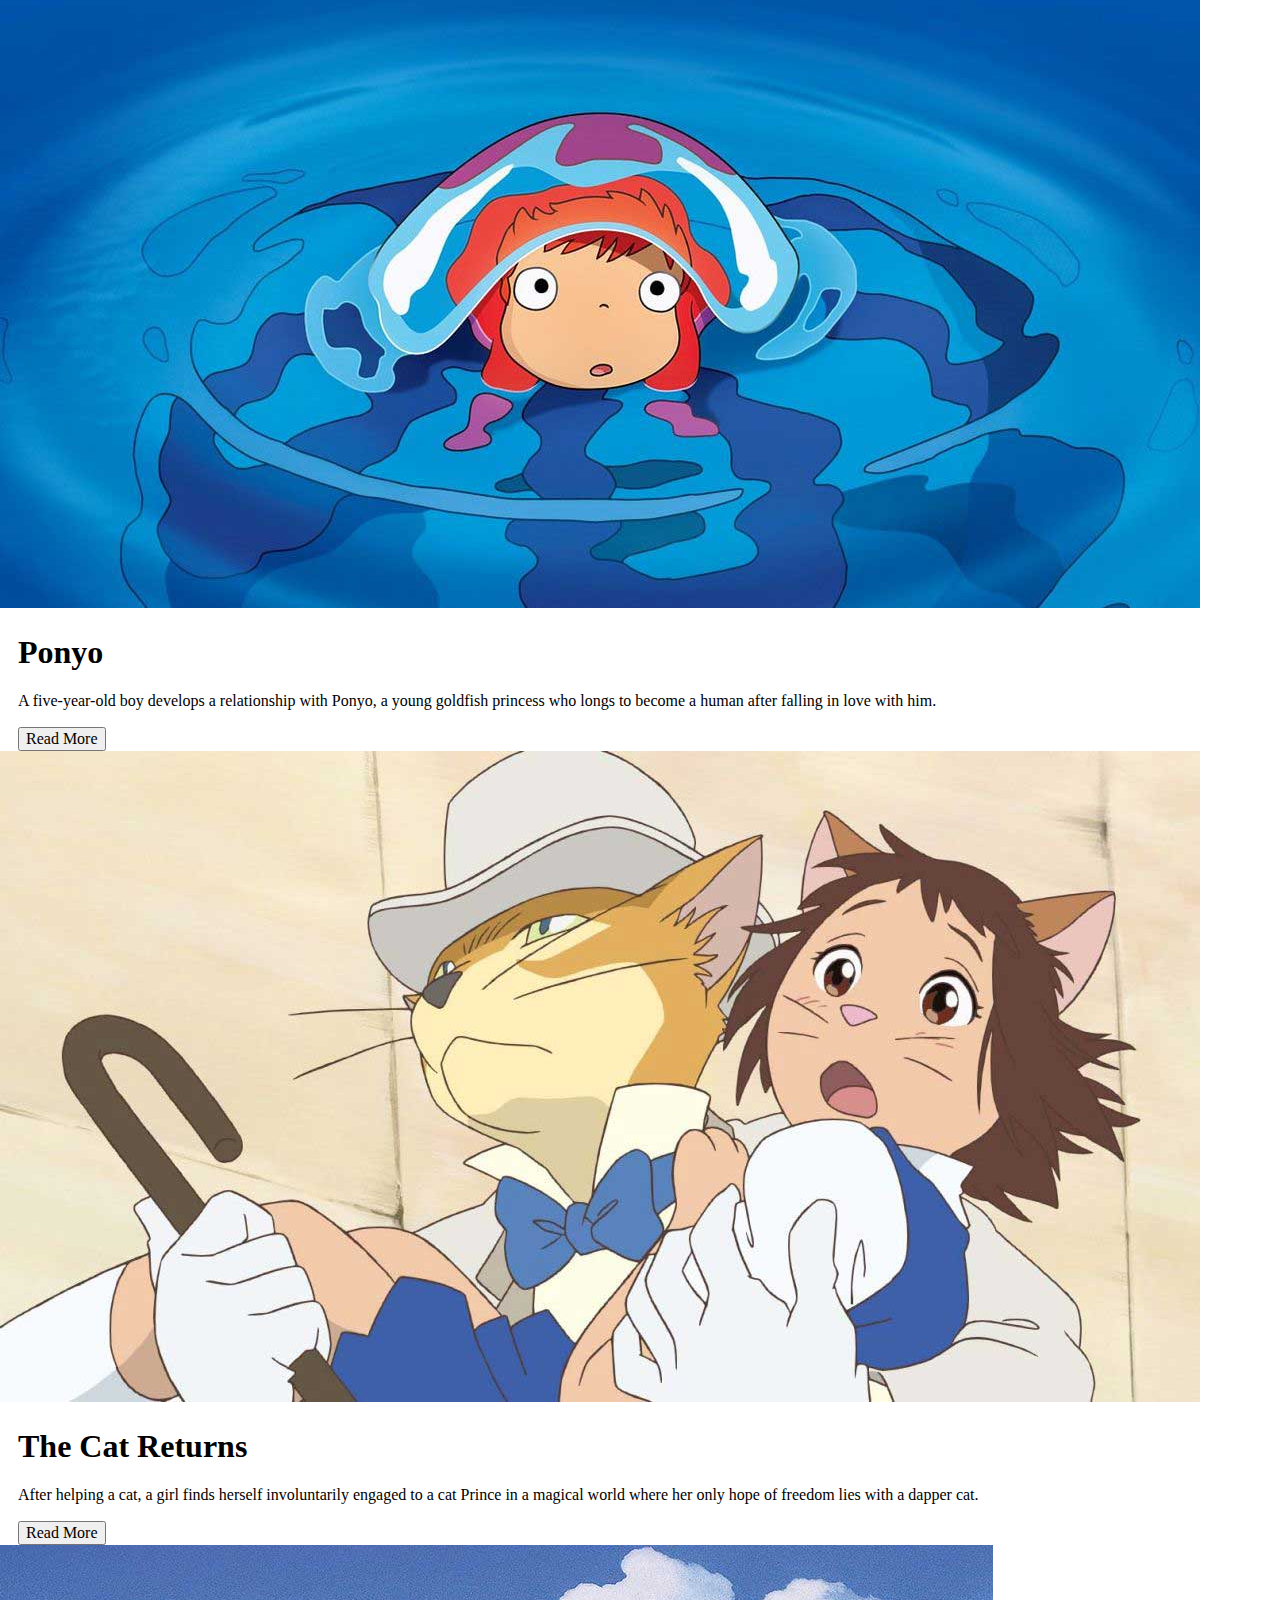
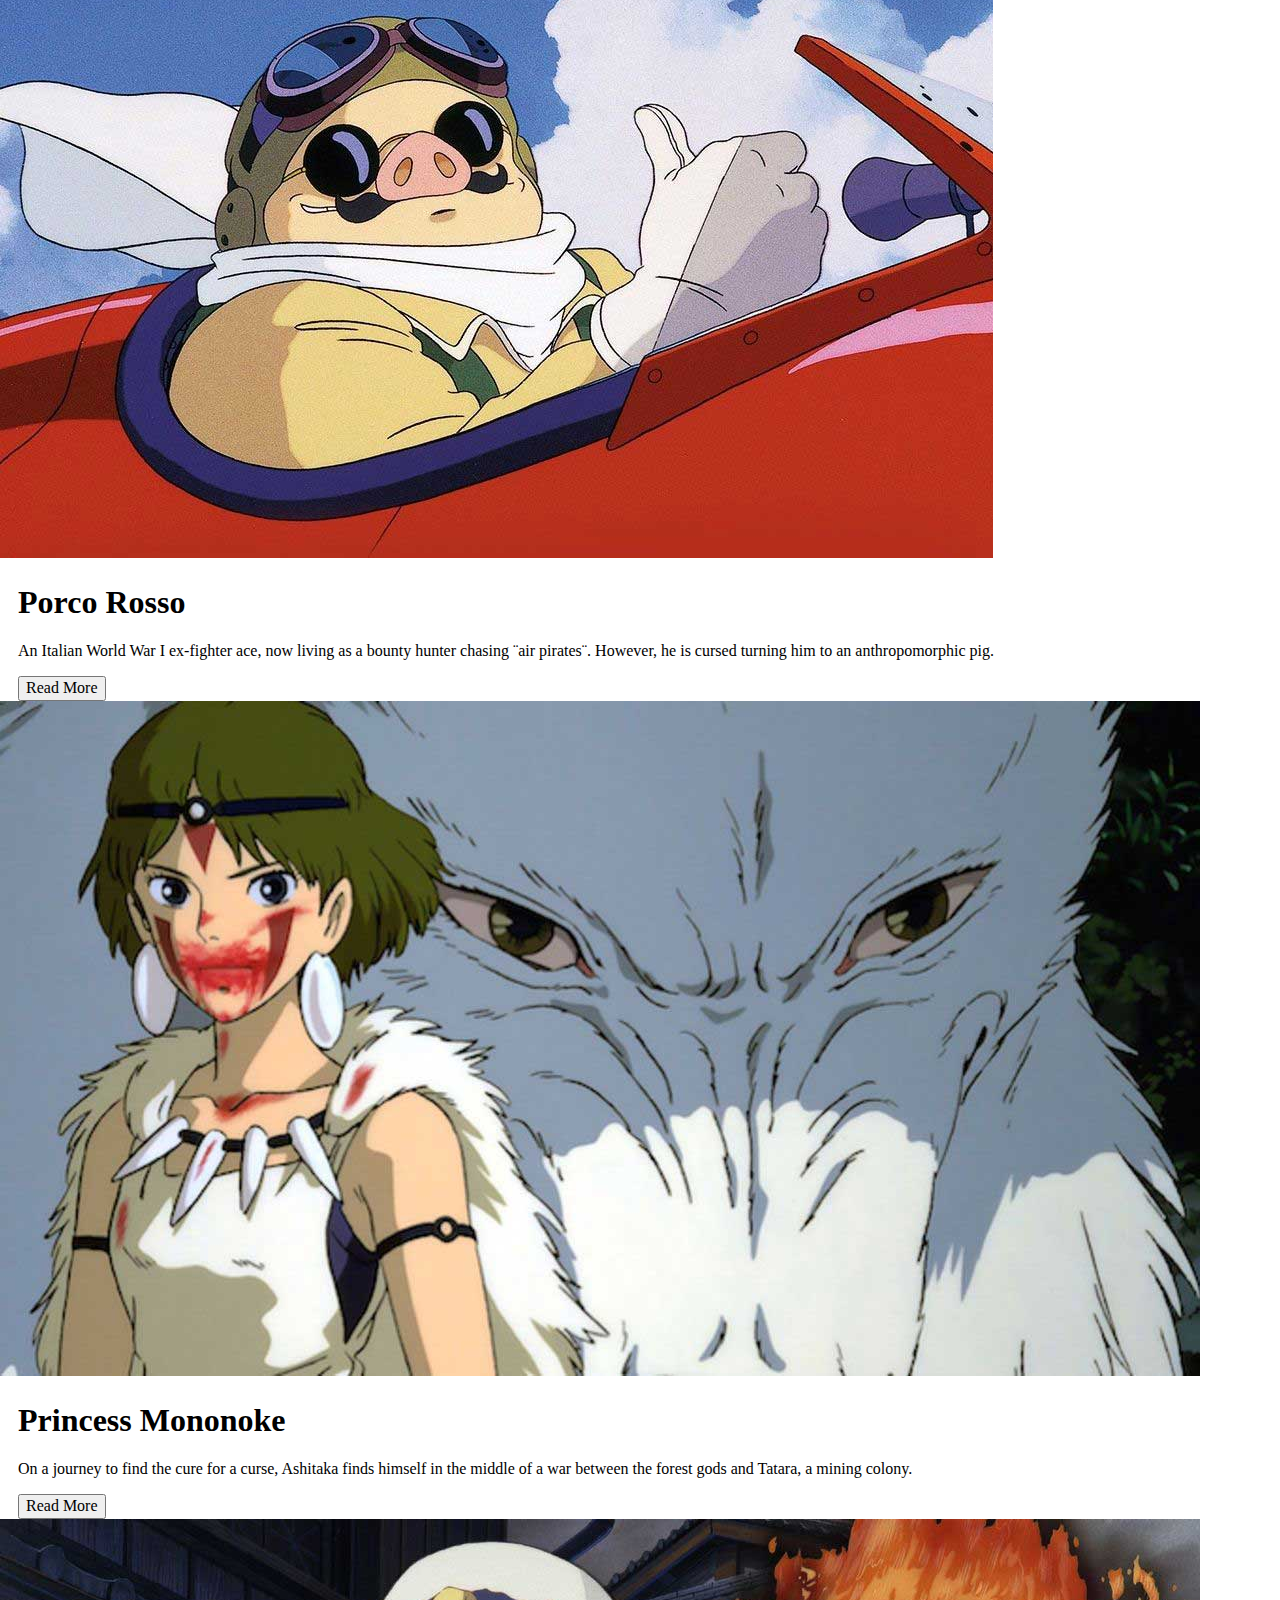
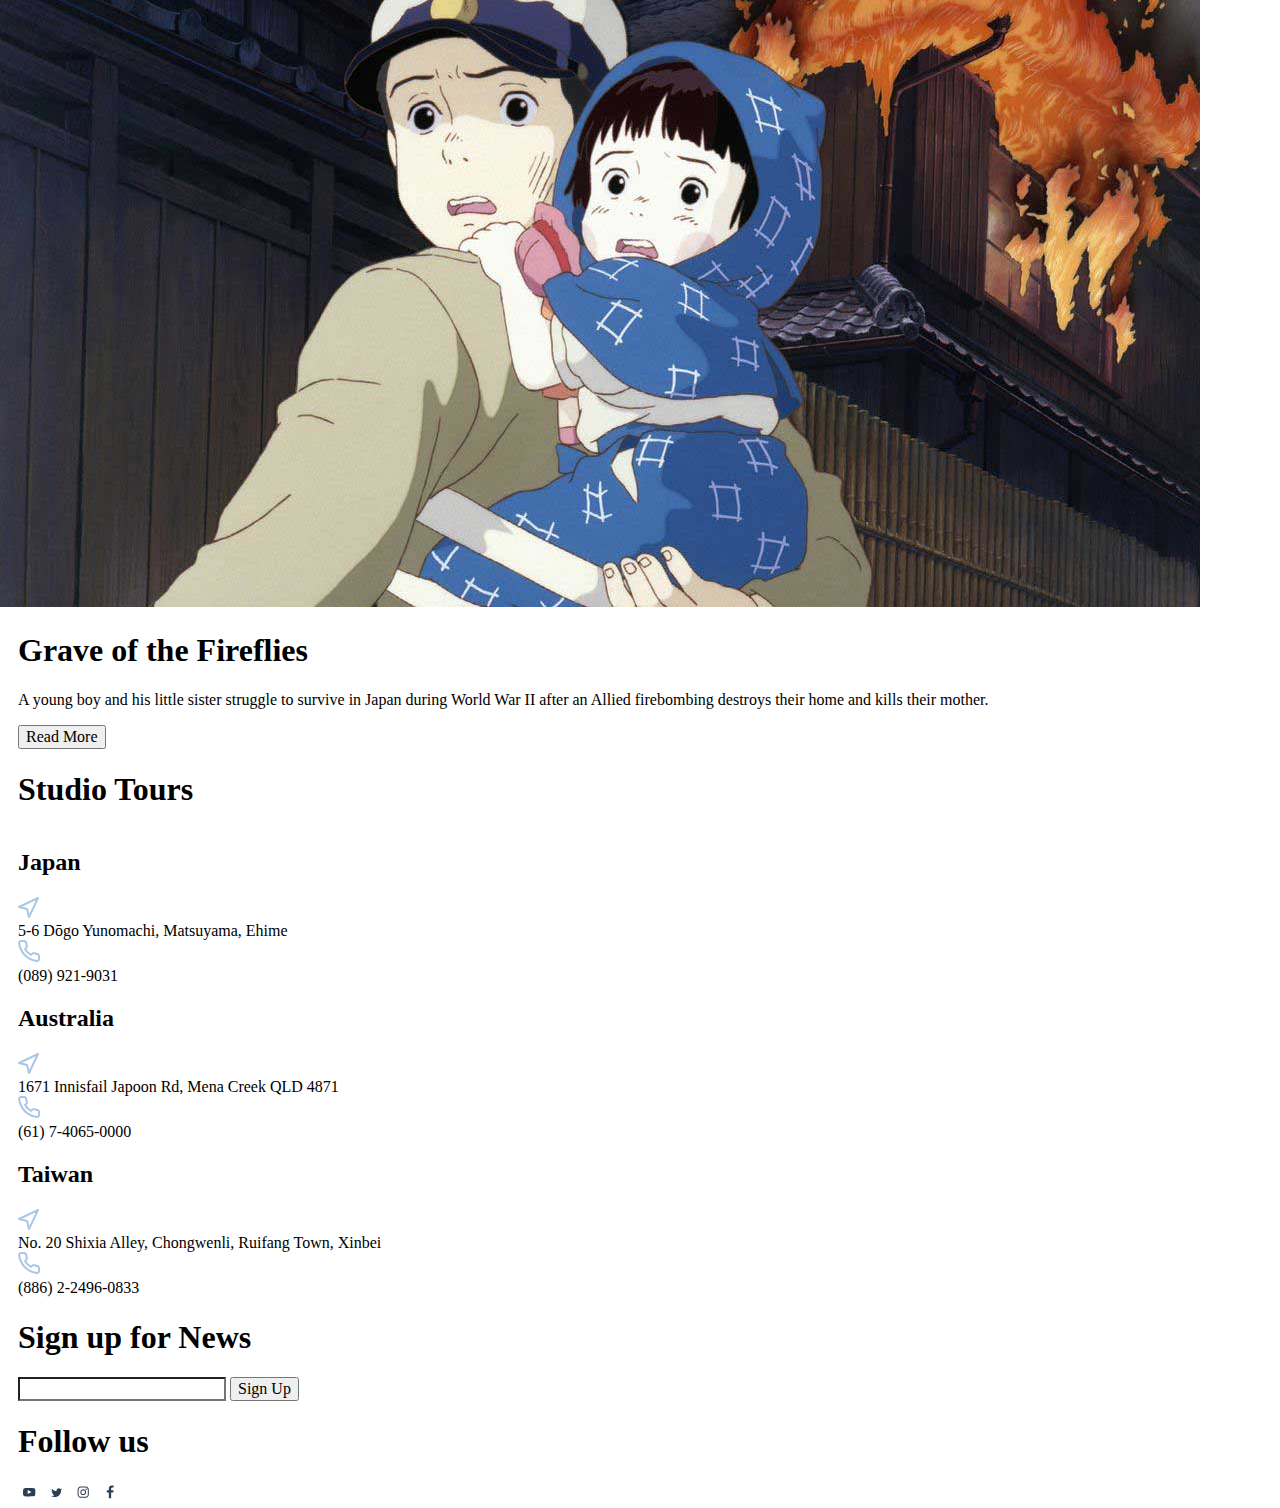
==== commit 54099c18: "Fix 2" ====
--- a/deploy/index.html
+++ b/deploy/index.html
@@ -29,13 +29,15 @@
     <div class="container">
   <section class="content">
     <h1>Meet Miyazaki</h1>
-    <h2>Co-founder</h2>
-    </div>
-    <div class="container">
-  </section>
+       <div>Co-founder</div>
+  </section>
+    </div>
+    
+  
+    <div class="container">
   <section class="content">
     <h1>Next Location:</h1>
-    <h2>Tokyo, Japan</h2>
+        <div>Tokyo, Japan</div>
   </section>
     </div>
 
@@ -43,14 +45,15 @@
   <section class="content">
     <h1>Looking for family fun?</h1>
         <img src="/deploy/img/Icons/sprite.svg" alt="Sprites">
-    <h2>Events here</h2>
-  </section>
-    </div>
+        <div>Events here</div>
+  </section>
+    </div>
+    
     <div class="container">
   <section class="content">
     <h1>Need tickets?</h1>
         <img src="/deploy/img/Icons/soot.svg" alt="SootSprites">
-    <h2>Order here</h2>
+        <div>Order here</div>
   </section>
    </div>
 
@@ -73,7 +76,7 @@
   </section>
   <div class="container">
     <section class="content">
-    <h2>Ponyo</h2>
+    <h1>Ponyo</h1>
     <p>A five-year-old boy develops a relationship with Ponyo,
        a young goldfish princess who longs to become a human 
        after falling in love with him.
@@ -89,7 +92,7 @@
   </section>
   <div class="container">
     <section class="content">
-    <h2>The Cat Returns</h2>
+    <h1>The Cat Returns</h1>
     <p>After helping a cat, a girl finds herself involuntarily 
       engaged to a cat Prince in a magical world where her only 
       hope of freedom lies with a dapper cat.
@@ -105,7 +108,7 @@
   </section>
   <div class="container">
     <section class="content">
-    <h2>Porco Rosso</h2>
+    <h1>Porco Rosso</h1>
     <p>An Italian World War I ex-fighter ace, now living as a 
       bounty hunter chasing ¨air pirates¨. However, he is cursed 
       turning him to an anthropomorphic pig.
@@ -121,7 +124,7 @@
   </section>
   <div class="container">
     <section class="content">
-    <h2>Princess Mononoke</h2>
+    <h1>Princess Mononoke</h1>
     <p>On a journey to find the cure for a curse, Ashitaka finds 
       himself in the middle of a war between the forest gods and 
       Tatara, a mining colony.
@@ -137,12 +140,12 @@
   </section>
   <div class="container">
     <section class="content">
-    <h2>Grave of the Fireflies</h2>
+    <h1>Grave of the Fireflies</h1>
     <p>A young boy and his little sister struggle to survive in 
       Japan during World War II after an Allied firebombing 
       destroys their home and kills their mother.
       </p>
-    <h3>Read More</h3>
+    <button type="button">Read More</button>
   </section>
   </div>
   </div>
@@ -151,9 +154,9 @@
   <footer>
     <div class="container">
     <section class="content">
-    <h2>Studio Tours</h2>
-    </section>
-      <div>
+    <h1>Studio Tours</h1>
+    </section>
+    </div>
       
     <div class="container">
     <section class="content">
@@ -163,9 +166,9 @@
       <div class="container">
       <section class="content">
           <img src="/deploy/img/Icons/arrow.svg" alt="Address">
-        <h3>5-6 Dōgo Yunomachi, Matsuyama, Ehime</h3>
+        <div>5-6 Dōgo Yunomachi, Matsuyama, Ehime</div>
           <img src="/deploy/img/Icons/phone.svg" alt="Phone">
-        <h3>(089) 921-9031</h3>
+        <div>(089) 921-9031</div>
       </section>
       </div>
 
@@ -177,9 +180,9 @@
       <div class="container">
       <section class="content">
           <img src="/deploy/img/Icons/arrow.svg" alt="Address">
-        <h3>1671 Innisfail Japoon Rd, Mena Creek QLD 4871</h3>
+        <div>1671 Innisfail Japoon Rd, Mena Creek QLD 4871</div>
           <img src="/deploy/img/Icons/phone.svg" alt="Phone">
-        <h3>(61) 7-4065-0000</h3>
+        <div>(61) 7-4065-0000</div>
       </section>
       </div>
 
@@ -191,9 +194,9 @@
       <div class="container">
       <section class="content">    
           <img src="/deploy/img/Icons/arrow.svg" alt="Address">
-        <h3>No. 20 Shixia Alley, Chongwenli, Ruifang Town, Xinbei</h3>
+        <div>No. 20 Shixia Alley, Chongwenli, Ruifang Town, Xinbei</div>
           <img src="/deploy/img/Icons/phone.svg" alt="Phone">
-        <h3>(886) 2-2496-0833</h3>
+        <div>(886) 2-2496-0833</div>
       </section>
       </div>
 
@@ -206,18 +209,18 @@
     <button type="button">Sign Up</button>
   </form>
   </section>
-  </div> 
+  </div>
   
     <!-- Social Media -->
   <div class="container">
   <section class="content"> 
-    <h1>Follow us</h>
+    <h1>Follow us</h1>
         <img src="/deploy/img/Icons/youtube.svg" alt="Youtube">
         <img src="/deploy/img/Icons/twitter.svg" alt="Twitter">
         <img src="/deploy/img/Icons/instagram.svg" alt="Instagram">
         <img src="/deploy/img/Icons/facebook.svg" alt="Facebook">
   </section>
-  </div> 
+  </div>
   </footer>
 
     <script src="js/scripts-min.js"></script>
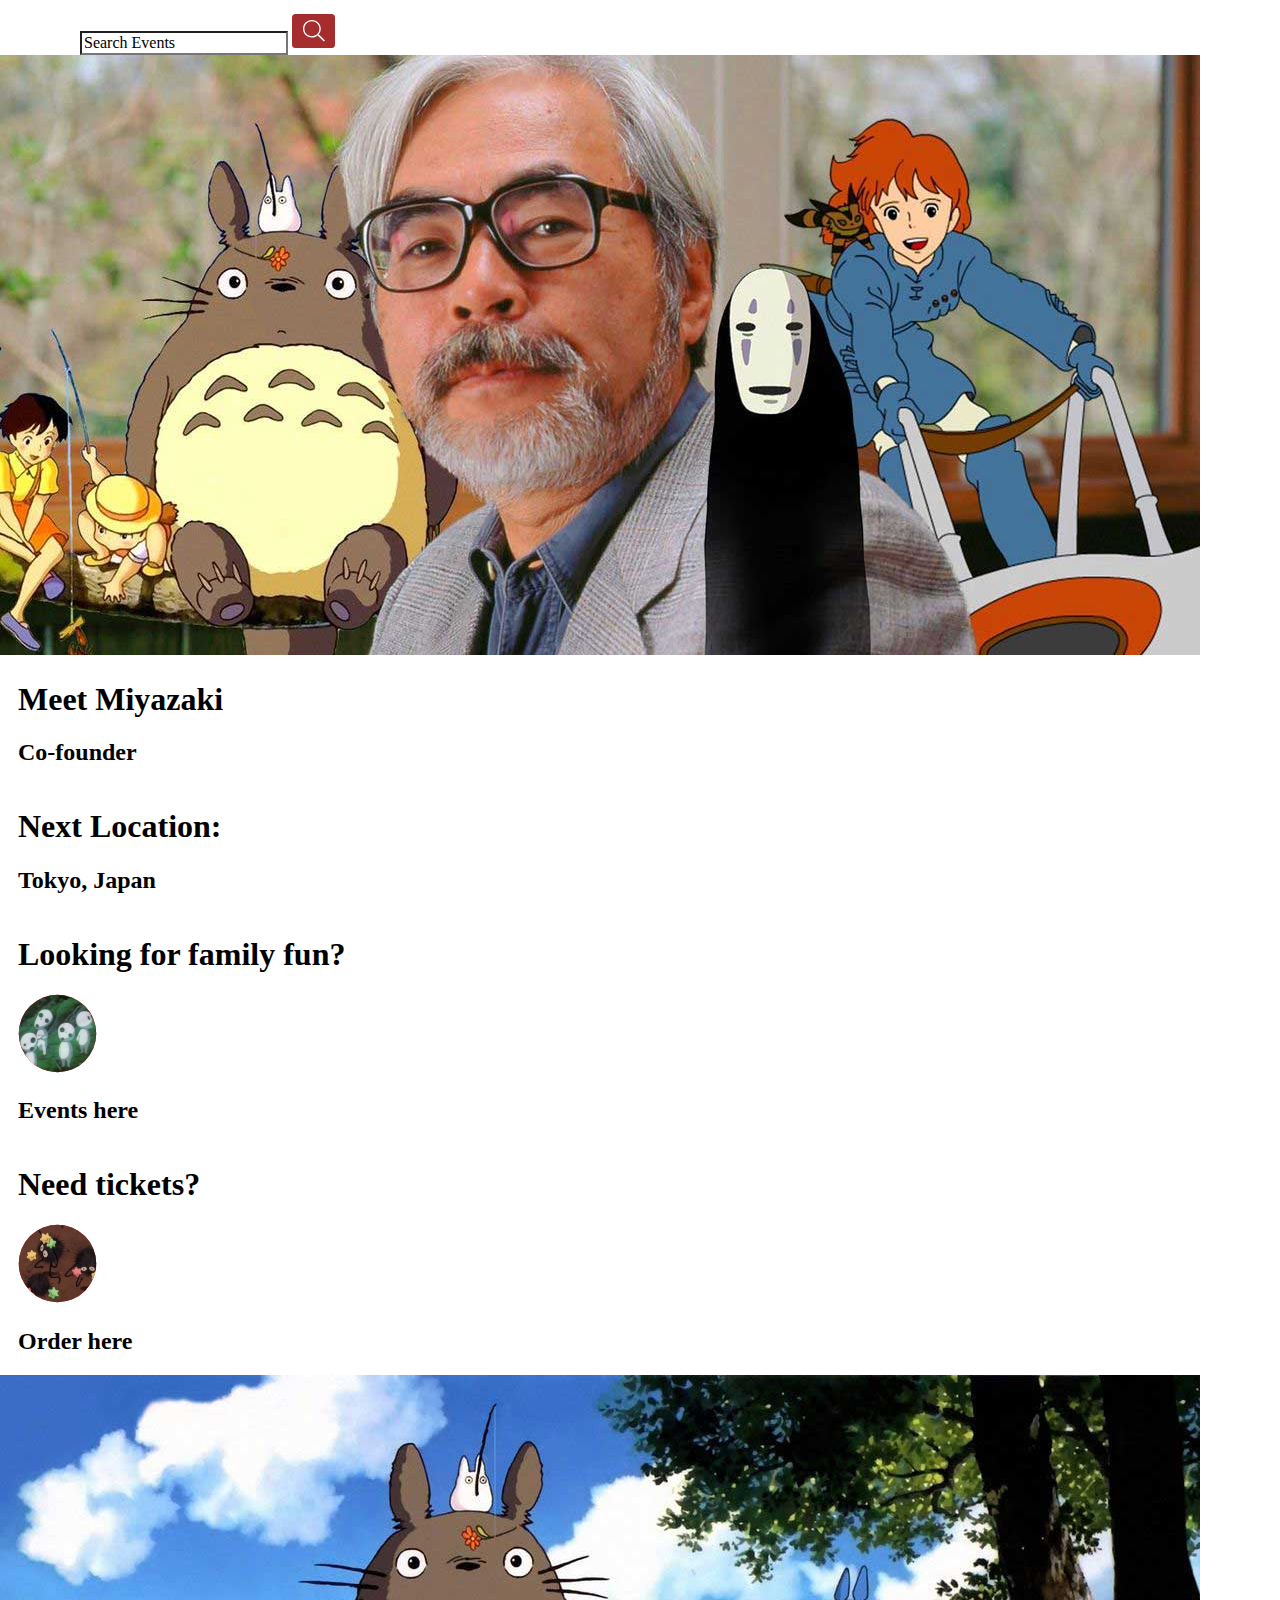
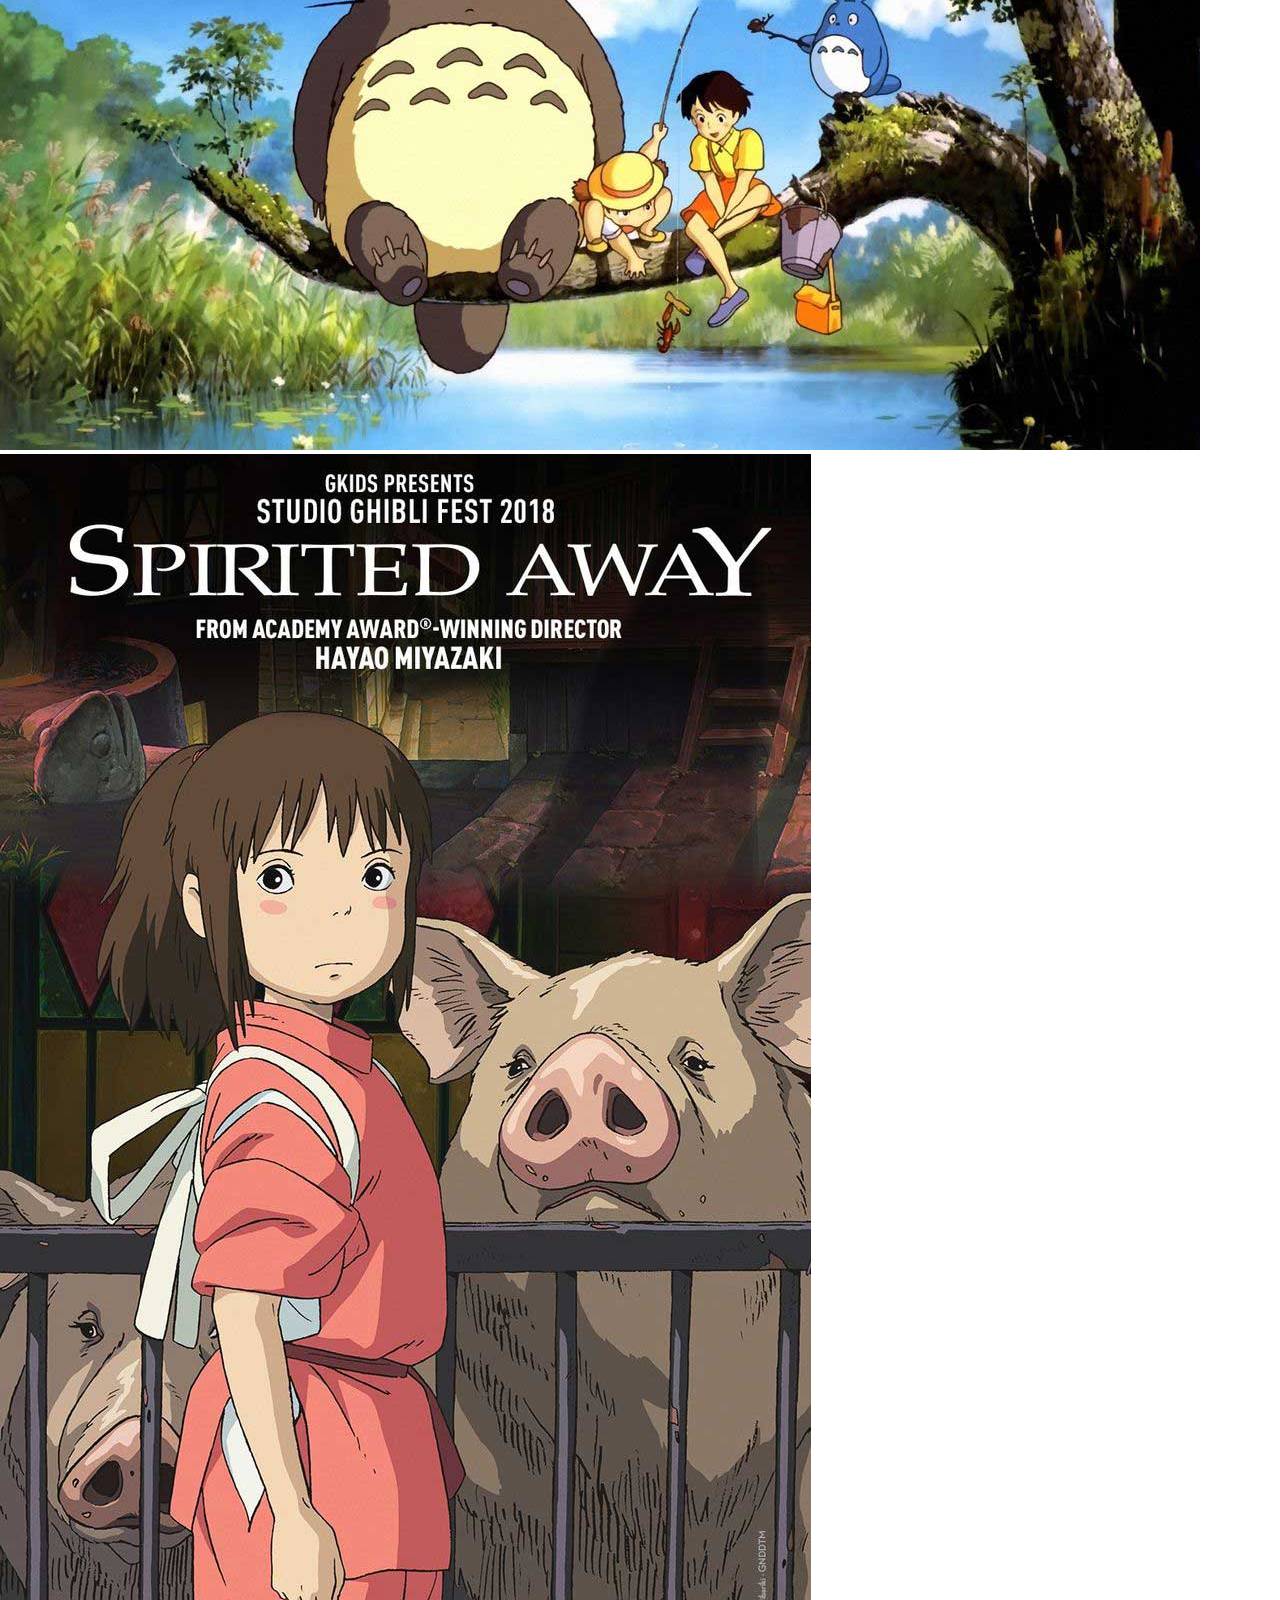
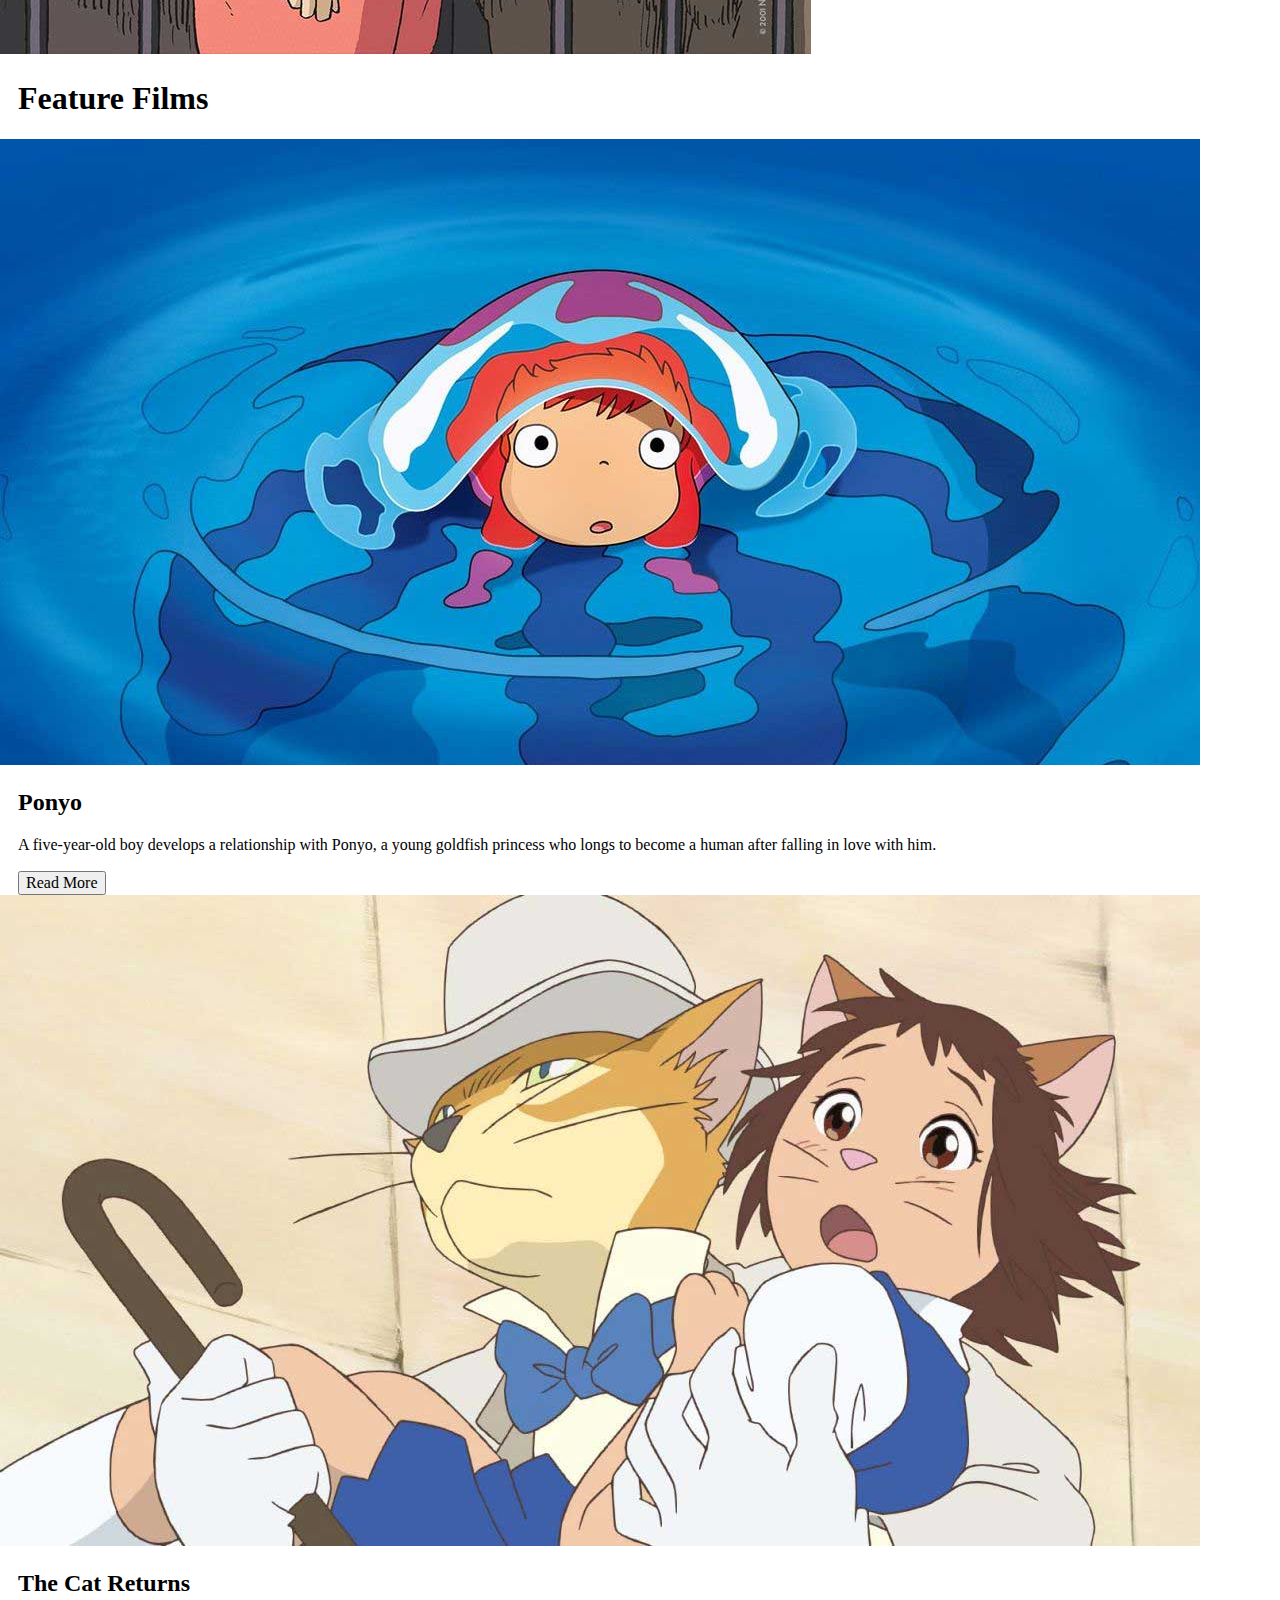
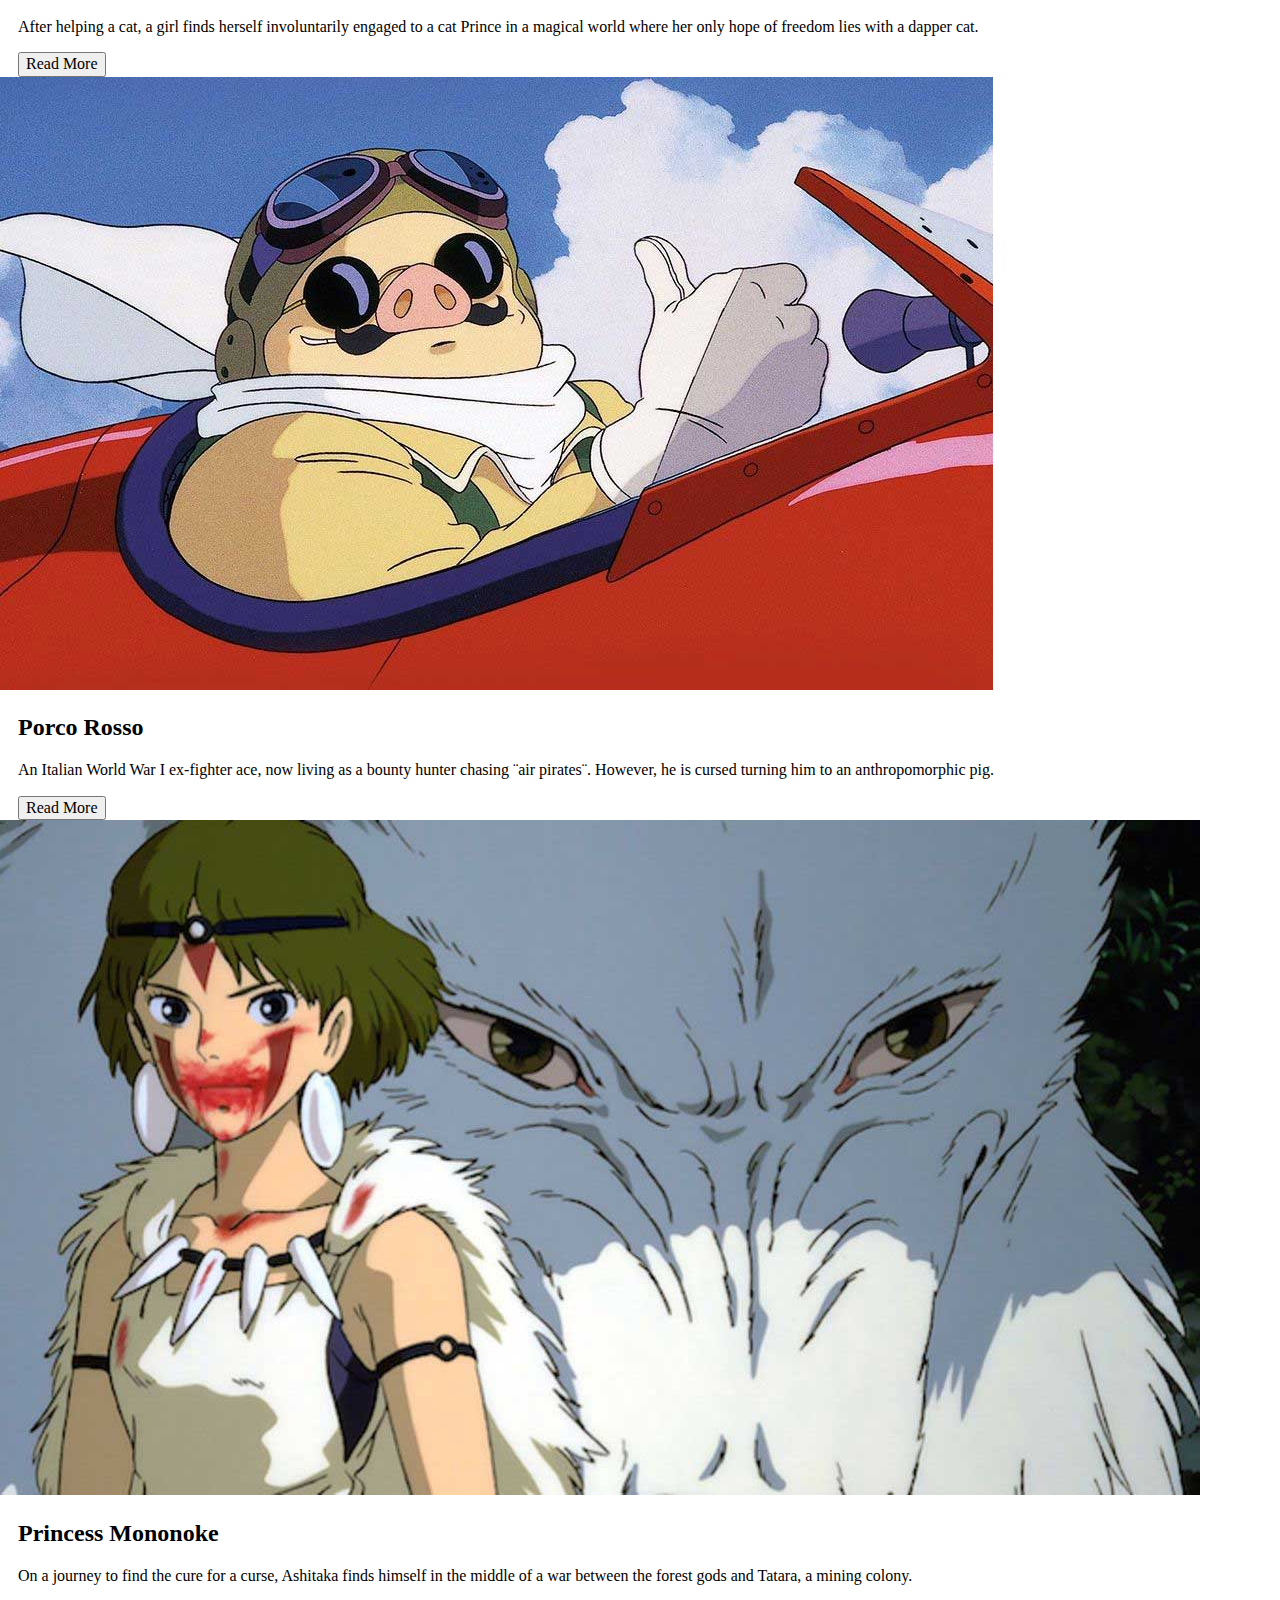
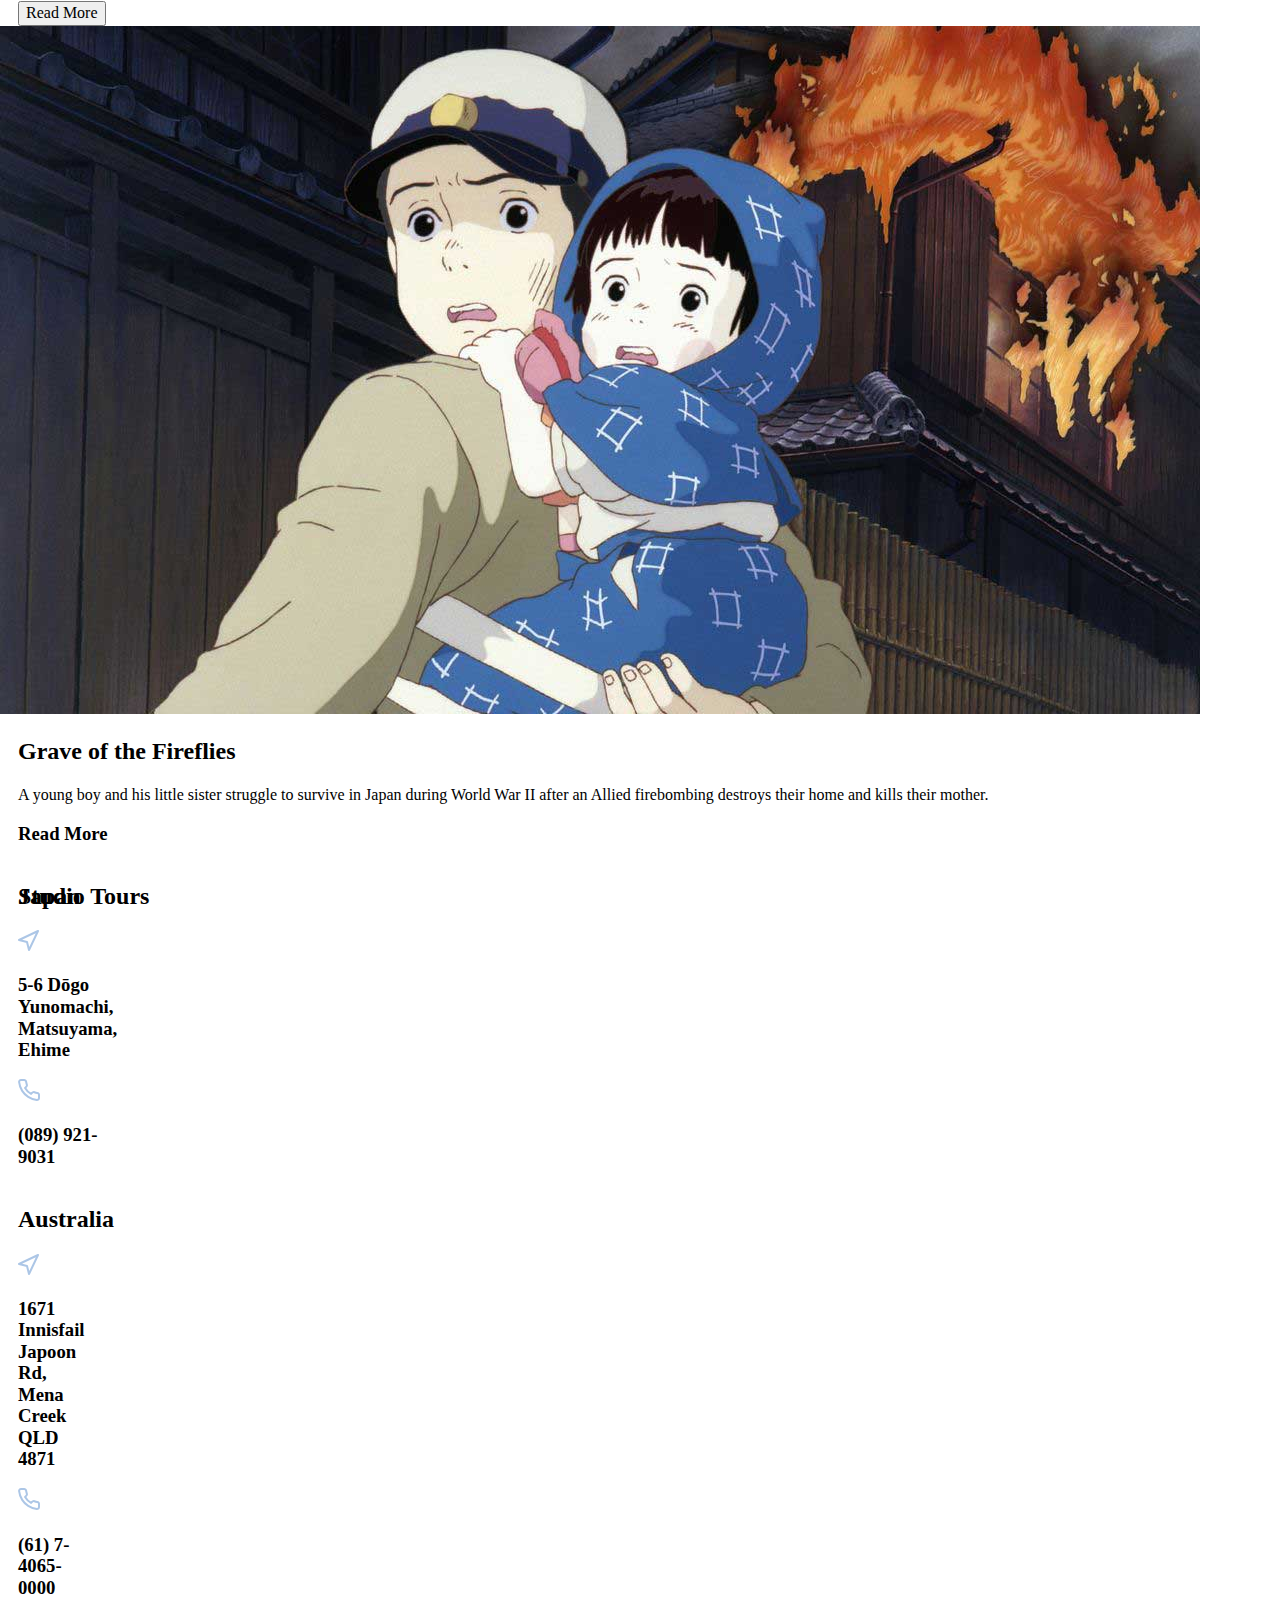
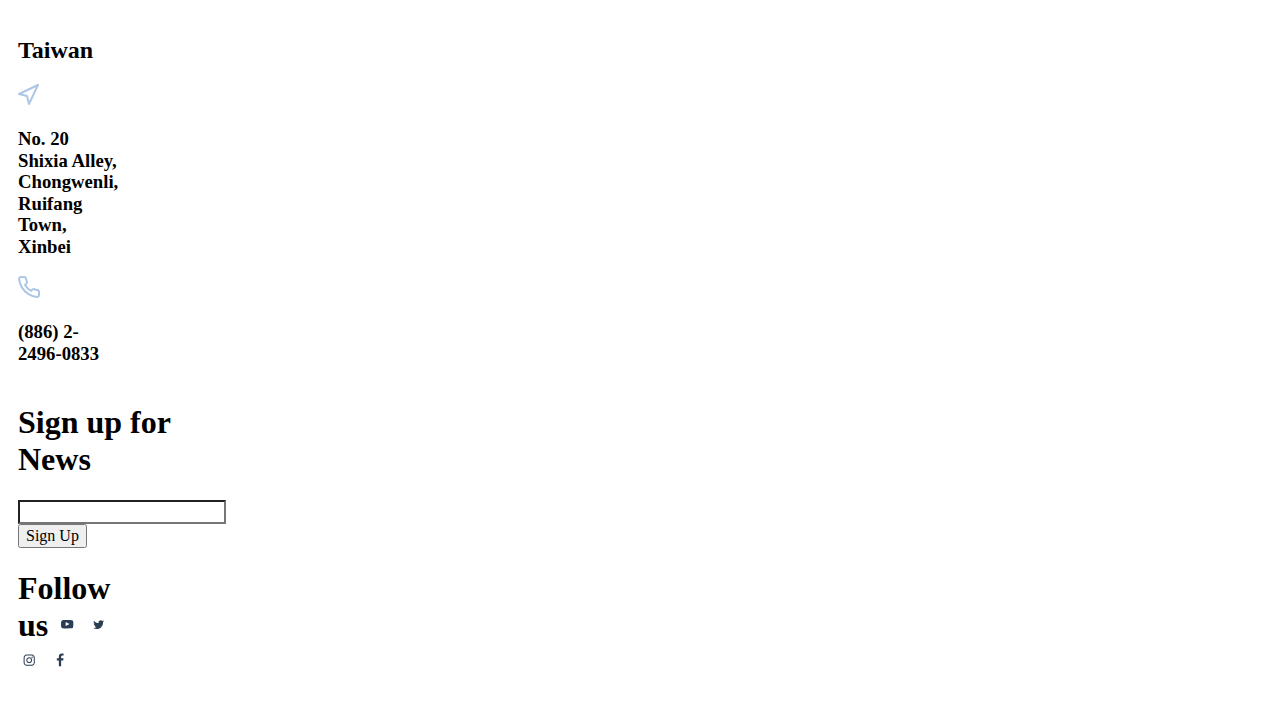
==== commit c76a96b9: "Colors added" ====
--- a/deploy/index.html
+++ b/deploy/index.html
@@ -18,7 +18,6 @@
         <img src="/deploy/img/Icons/search-light.svg" alt="Search">
     </div>
   </header>
-    
 
     <!-- Hero 1 -->
   <section class=".hero">
@@ -29,15 +28,13 @@
     <div class="container">
   <section class="content">
     <h1>Meet Miyazaki</h1>
-       <div>Co-founder</div>
-  </section>
-    </div>
-    
-  
-    <div class="container">
+    <h2>Co-founder</h2>
+    </div>
+    <div class="container">
+  </section>
   <section class="content">
     <h1>Next Location:</h1>
-        <div>Tokyo, Japan</div>
+    <h2>Tokyo, Japan</h2>
   </section>
     </div>
 
@@ -45,15 +42,14 @@
   <section class="content">
     <h1>Looking for family fun?</h1>
         <img src="/deploy/img/Icons/sprite.svg" alt="Sprites">
-        <div>Events here</div>
-  </section>
-    </div>
-    
+    <h2>Events here</h2>
+  </section>
+    </div>
     <div class="container">
   <section class="content">
     <h1>Need tickets?</h1>
         <img src="/deploy/img/Icons/soot.svg" alt="SootSprites">
-        <div>Order here</div>
+    <h2>Order here</h2>
   </section>
    </div>
 
@@ -76,7 +72,7 @@
   </section>
   <div class="container">
     <section class="content">
-    <h1>Ponyo</h1>
+    <h2>Ponyo</h2>
     <p>A five-year-old boy develops a relationship with Ponyo,
        a young goldfish princess who longs to become a human 
        after falling in love with him.
@@ -92,7 +88,7 @@
   </section>
   <div class="container">
     <section class="content">
-    <h1>The Cat Returns</h1>
+    <h2>The Cat Returns</h2>
     <p>After helping a cat, a girl finds herself involuntarily 
       engaged to a cat Prince in a magical world where her only 
       hope of freedom lies with a dapper cat.
@@ -108,7 +104,7 @@
   </section>
   <div class="container">
     <section class="content">
-    <h1>Porco Rosso</h1>
+    <h2>Porco Rosso</h2>
     <p>An Italian World War I ex-fighter ace, now living as a 
       bounty hunter chasing ¨air pirates¨. However, he is cursed 
       turning him to an anthropomorphic pig.
@@ -124,7 +120,7 @@
   </section>
   <div class="container">
     <section class="content">
-    <h1>Princess Mononoke</h1>
+    <h2>Princess Mononoke</h2>
     <p>On a journey to find the cure for a curse, Ashitaka finds 
       himself in the middle of a war between the forest gods and 
       Tatara, a mining colony.
@@ -140,12 +136,12 @@
   </section>
   <div class="container">
     <section class="content">
-    <h1>Grave of the Fireflies</h1>
+    <h2>Grave of the Fireflies</h2>
     <p>A young boy and his little sister struggle to survive in 
       Japan during World War II after an Allied firebombing 
       destroys their home and kills their mother.
       </p>
-    <button type="button">Read More</button>
+    <h3>Read More</h3>
   </section>
   </div>
   </div>
@@ -154,9 +150,9 @@
   <footer>
     <div class="container">
     <section class="content">
-    <h1>Studio Tours</h1>
-    </section>
-    </div>
+    <h2>Studio Tours</h2>
+    </section>
+      <div>
       
     <div class="container">
     <section class="content">
@@ -166,9 +162,9 @@
       <div class="container">
       <section class="content">
           <img src="/deploy/img/Icons/arrow.svg" alt="Address">
-        <div>5-6 Dōgo Yunomachi, Matsuyama, Ehime</div>
+        <h3>5-6 Dōgo Yunomachi, Matsuyama, Ehime</h3>
           <img src="/deploy/img/Icons/phone.svg" alt="Phone">
-        <div>(089) 921-9031</div>
+        <h3>(089) 921-9031</h3>
       </section>
       </div>
 
@@ -180,9 +176,9 @@
       <div class="container">
       <section class="content">
           <img src="/deploy/img/Icons/arrow.svg" alt="Address">
-        <div>1671 Innisfail Japoon Rd, Mena Creek QLD 4871</div>
+        <h3>1671 Innisfail Japoon Rd, Mena Creek QLD 4871</h3>
           <img src="/deploy/img/Icons/phone.svg" alt="Phone">
-        <div>(61) 7-4065-0000</div>
+        <h3>(61) 7-4065-0000</h3>
       </section>
       </div>
 
@@ -194,9 +190,9 @@
       <div class="container">
       <section class="content">    
           <img src="/deploy/img/Icons/arrow.svg" alt="Address">
-        <div>No. 20 Shixia Alley, Chongwenli, Ruifang Town, Xinbei</div>
+        <h3>No. 20 Shixia Alley, Chongwenli, Ruifang Town, Xinbei</h3>
           <img src="/deploy/img/Icons/phone.svg" alt="Phone">
-        <div>(886) 2-2496-0833</div>
+        <h3>(886) 2-2496-0833</h3>
       </section>
       </div>
 
@@ -209,18 +205,18 @@
     <button type="button">Sign Up</button>
   </form>
   </section>
-  </div>
+  </div> 
   
     <!-- Social Media -->
   <div class="container">
   <section class="content"> 
-    <h1>Follow us</h1>
+    <h1>Follow us</h>
         <img src="/deploy/img/Icons/youtube.svg" alt="Youtube">
         <img src="/deploy/img/Icons/twitter.svg" alt="Twitter">
         <img src="/deploy/img/Icons/instagram.svg" alt="Instagram">
         <img src="/deploy/img/Icons/facebook.svg" alt="Facebook">
   </section>
-  </div>
+  </div> 
   </footer>
 
     <script src="js/scripts-min.js"></script>
--- a/deploy/css/styles.css
+++ b/deploy/css/styles.css
@@ -394,6 +394,58 @@
 /* =============
     Footer
 ============= */
+.navy {
+  background-color: #2C3E54;
+}
+
+.jeantype {
+  color: #ACC6E5;
+}
+
+/* =============
+    Hero
+============= */
 .hero img {
   width: 100%;
 }
+
+/* =============
+    Hero Tabs
+============= */
+.darkred {
+  background-color: #621A1A;
+  color: #fff;
+}
+
+.red {
+  background-color: #A52D2D;
+  color: #fff;
+}
+
+/* =============
+    Question Tabs
+============= */
+.navy {
+  background-color: #2C3E54;
+  color: #fff;
+}
+
+.questiontabs .questiontabs-content {
+  display: grid;
+  gap: 20px;
+}
+@media (min-width: 768px) {
+  .questiontabs .questiontabs-content {
+    grid-template-columns: 50% 50%;
+  }
+}
+
+/* =============
+    Gallery
+============= */
+/* =============
+    Feature Films
+============= */
+.offwhite {
+  background-color: #EDEDED;
+}
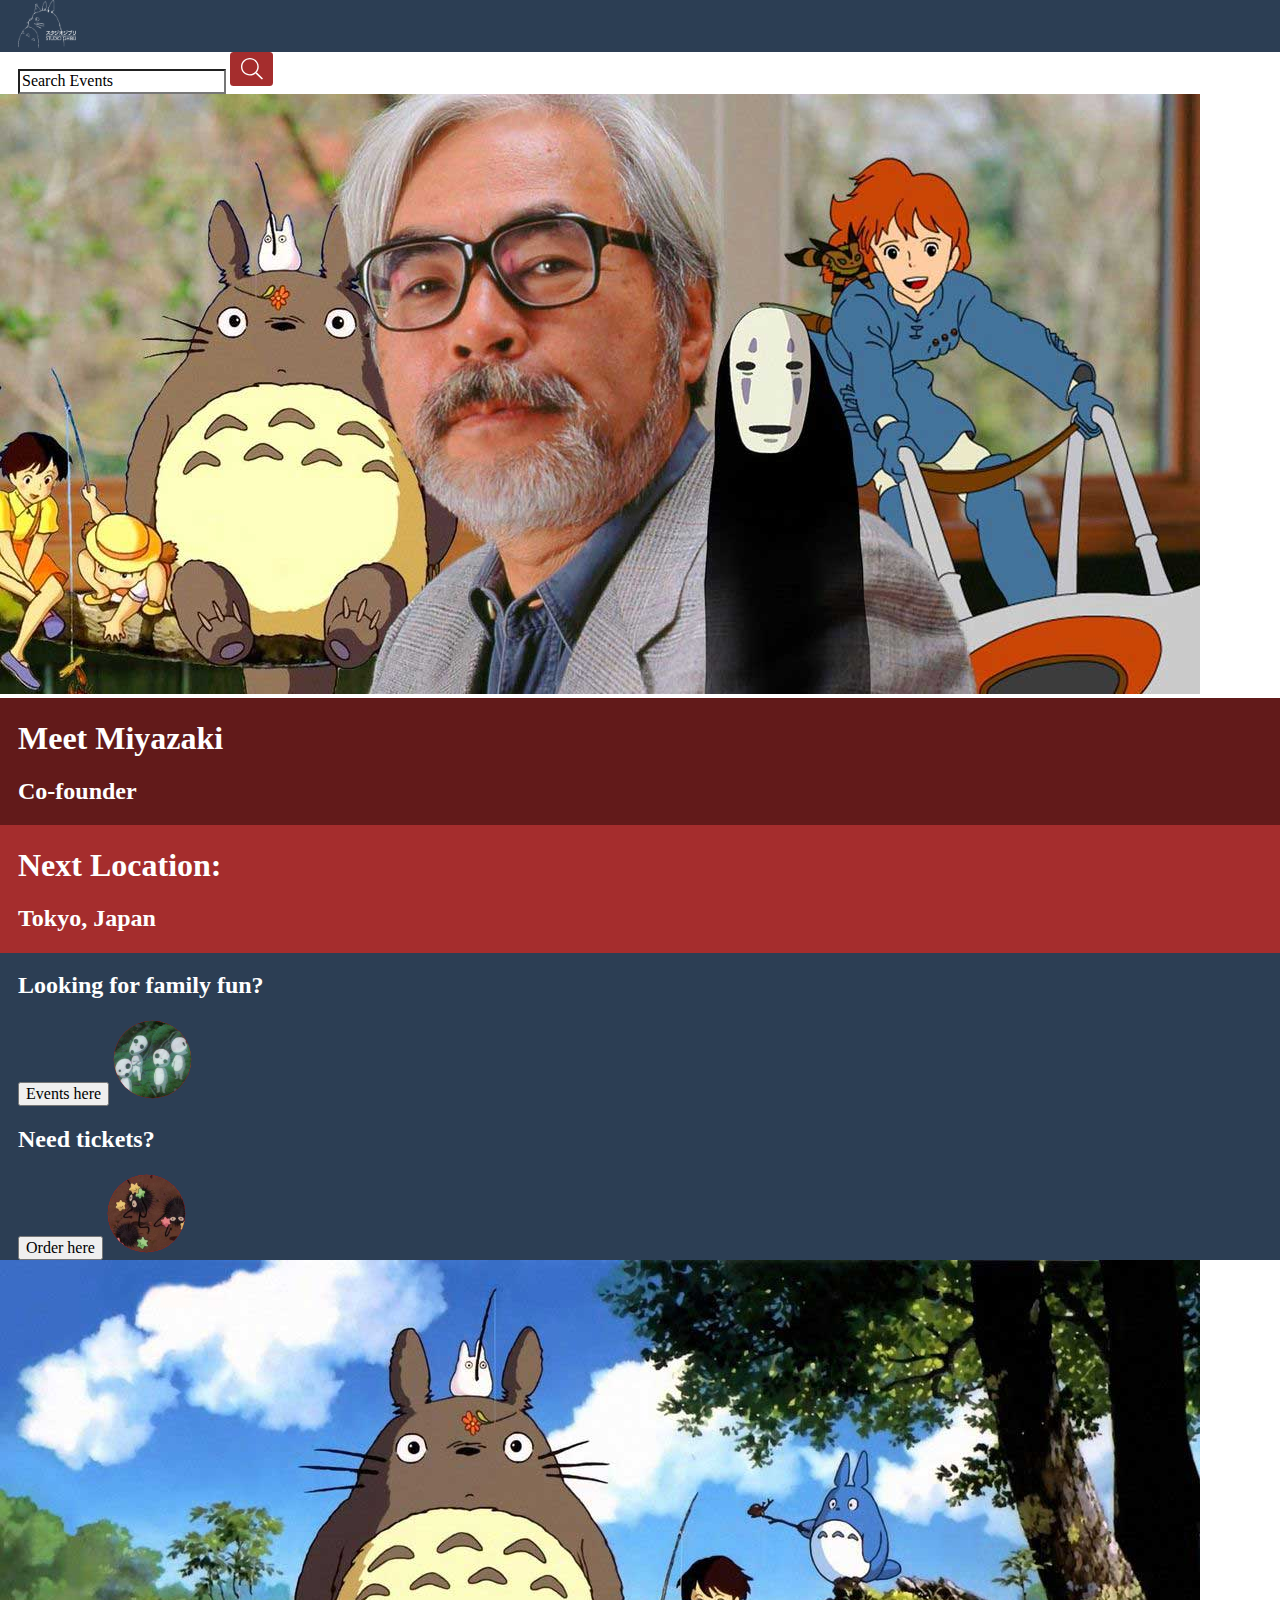
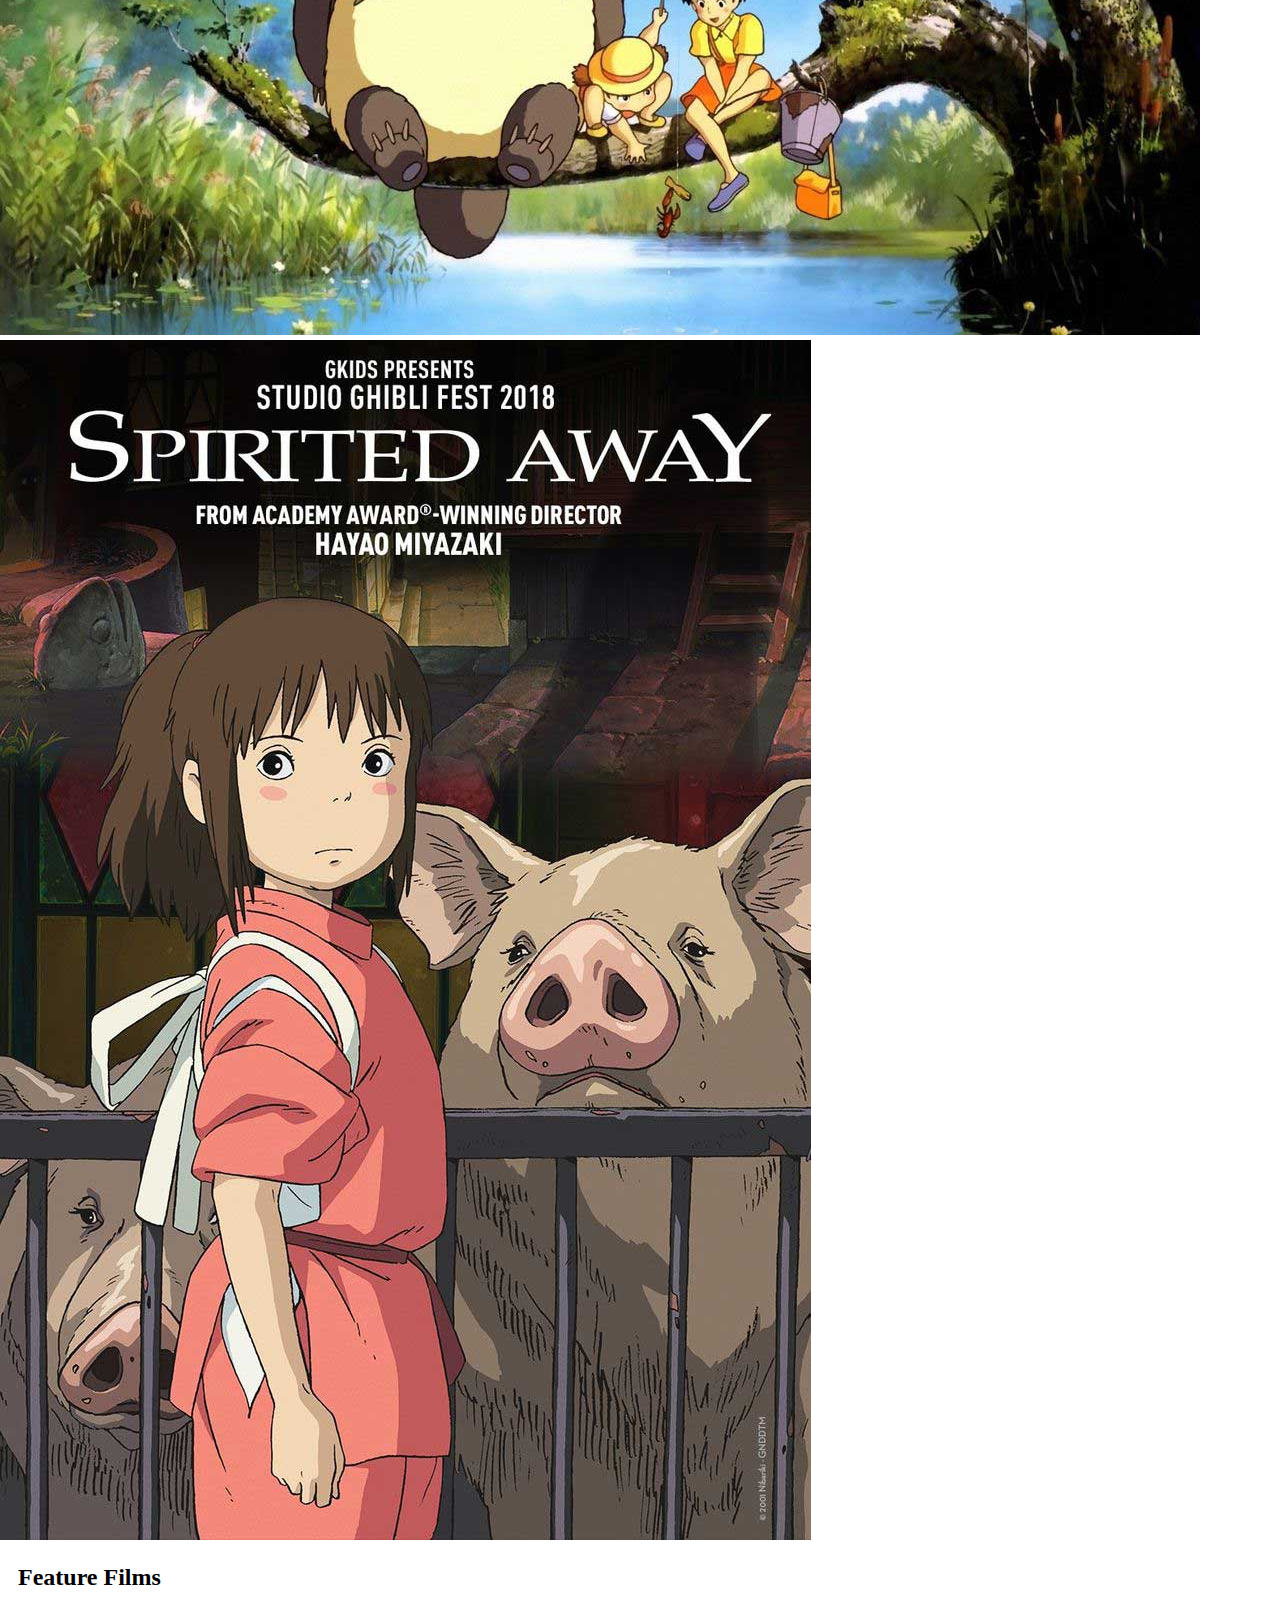
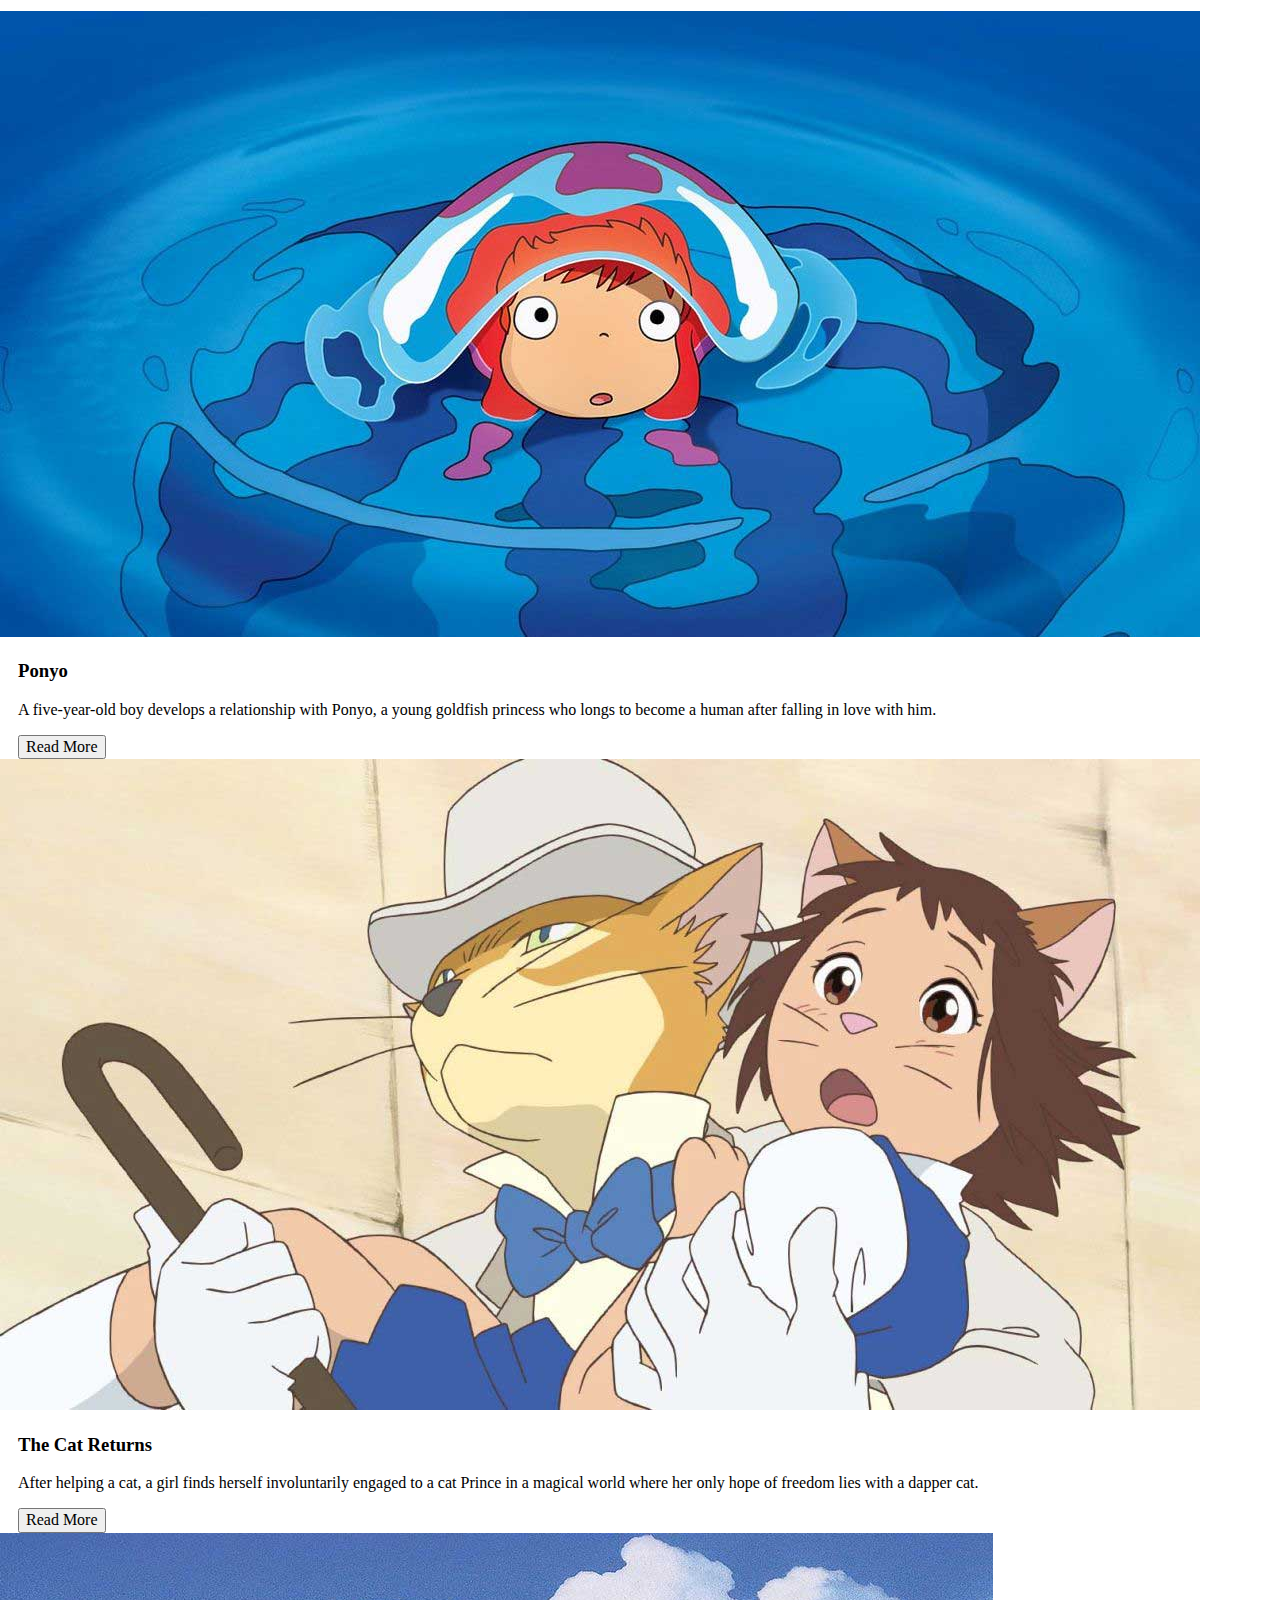
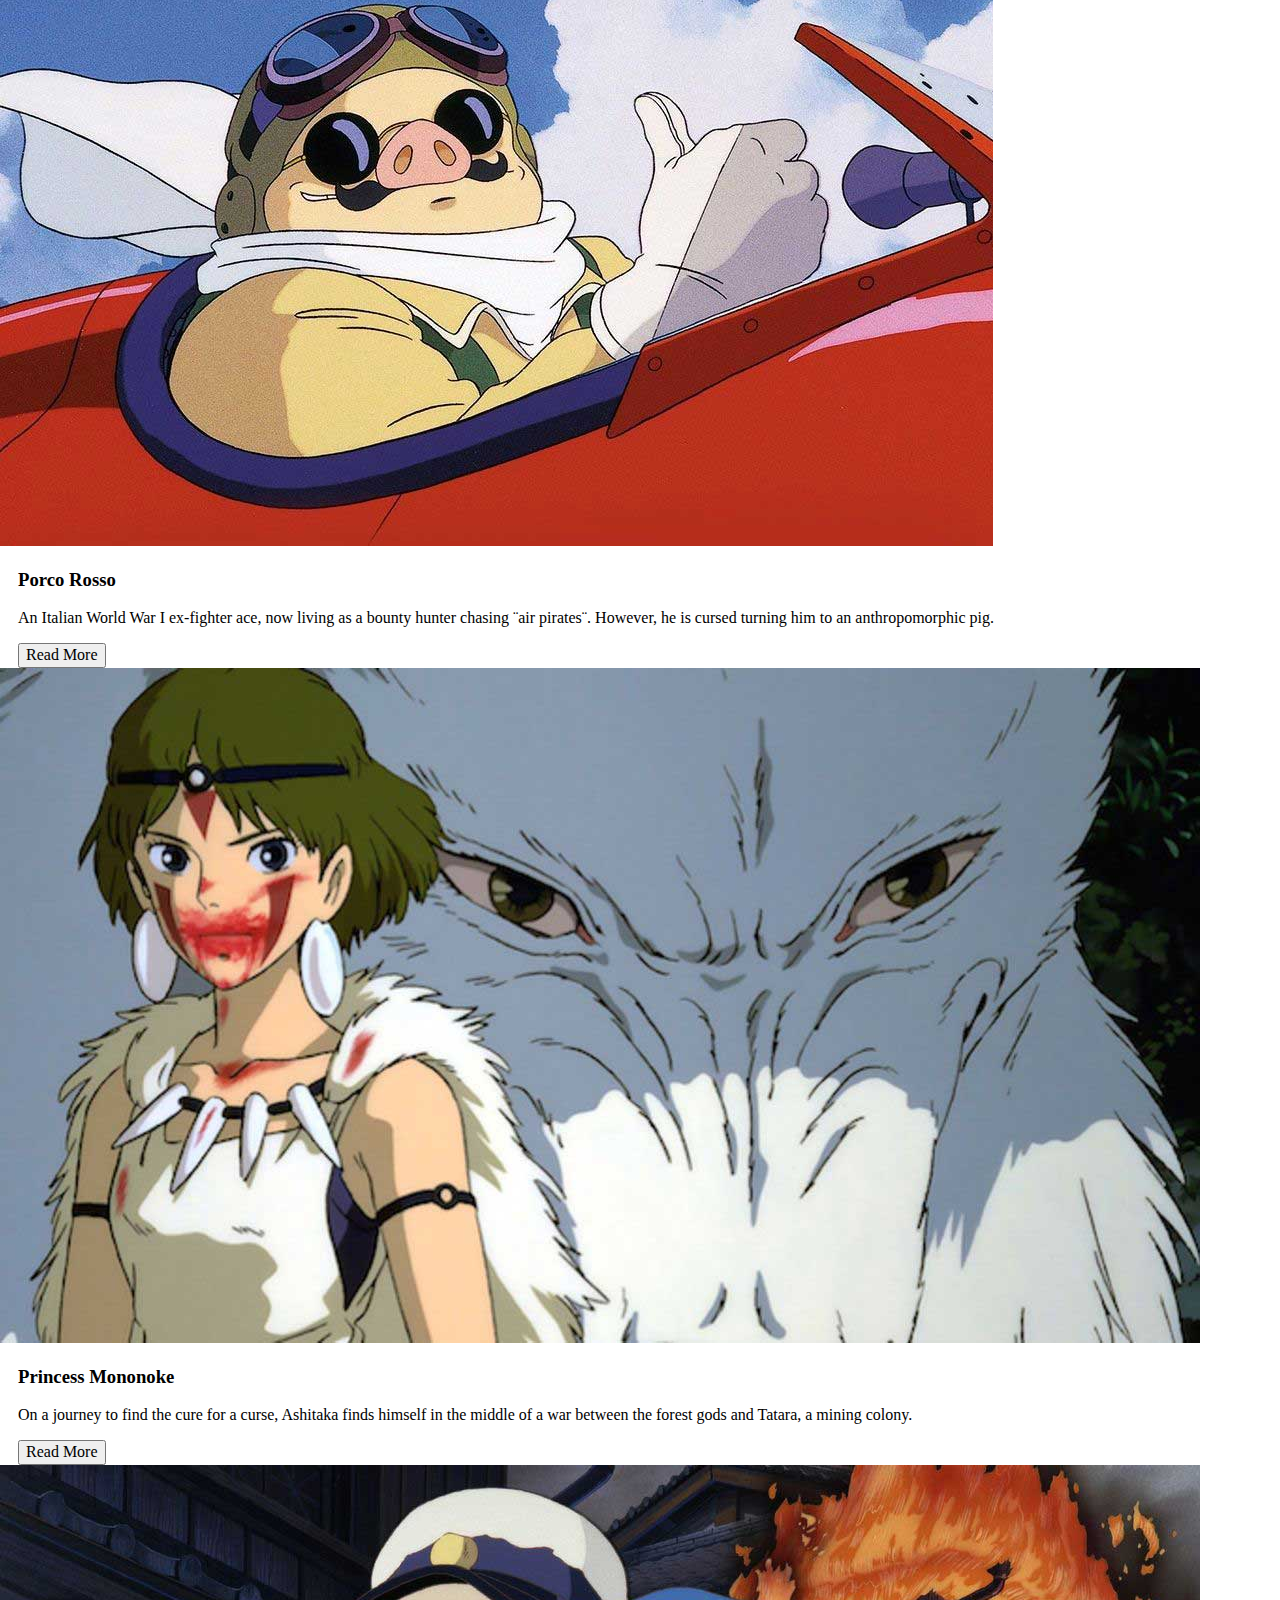
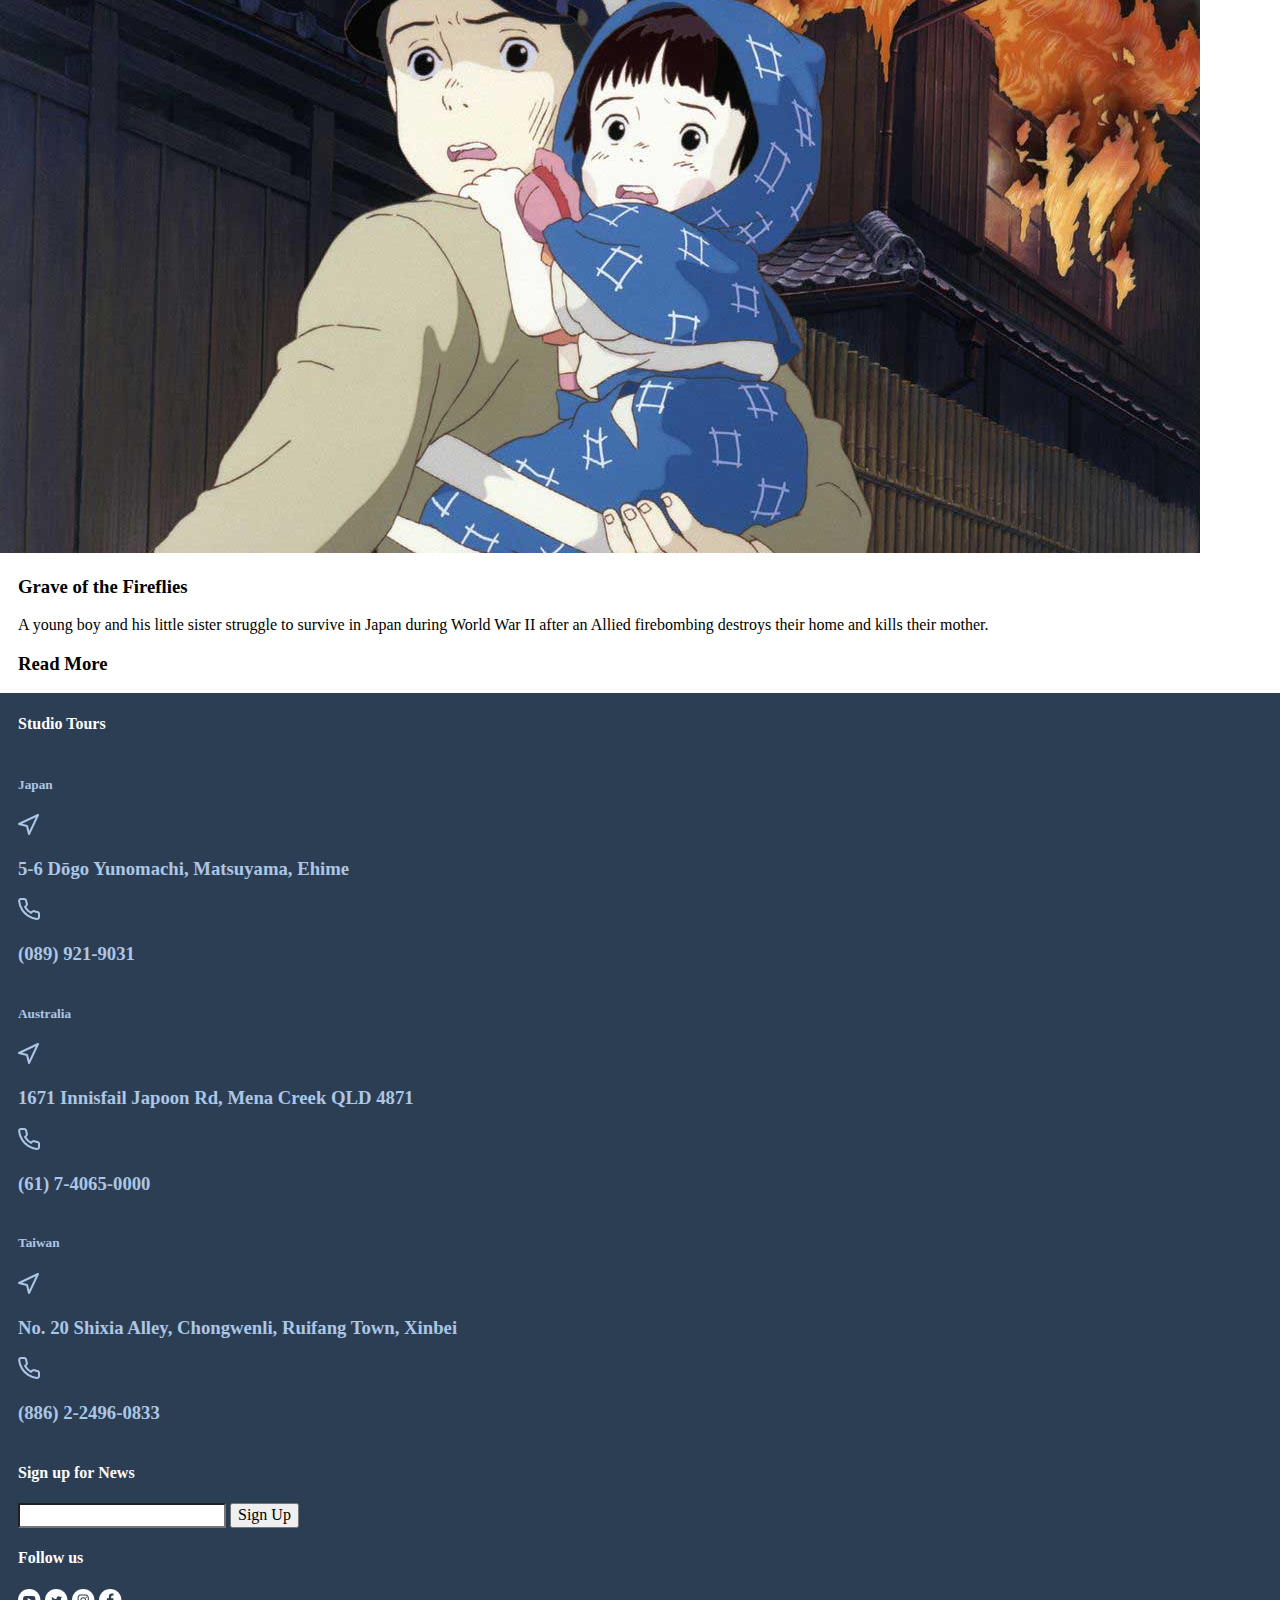
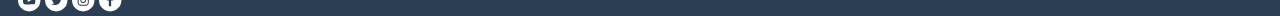
==== commit 1c192be7: "changes" ====
--- a/deploy/index.html
+++ b/deploy/index.html
@@ -7,15 +7,27 @@
     <meta http-equiv="X-UA-Compatible" content="ie=edge">
     <link rel="stylesheet" href="css/styles.css">
     <title>KerryK Reskin</title>
+    <link rel="preconnect" href="https://fonts.googleapis.com">
+<link rel="preconnect" href="https://fonts.gstatic.com" crossorigin>
+<link href="https://fonts.googleapis.com/css2?family=Outfit:wght@100;400;600;700&display=swap" rel="stylesheet">
   </head>
 
   <body>
 
-  <header class="container">
-    <div class="content">
+  <header>
+<div class="navy">
+    <div class="container">
+      <div class="content">
         <img src="/deploy/img/Icons/studiologo.svg" alt="Logo">
+      </div>
+    </div>
+</div>    
+
+    <div class="container">
+      <div class="content">
   <input type="text" value="Search Events">
         <img src="/deploy/img/Icons/search-light.svg" alt="Search">
+      </div>
     </div>
   </header>
 
@@ -25,34 +37,47 @@
   </section>
  
     <!-- Hero Tabs -->
-    <div class="container">
-  <section class="content">
-    <h1>Meet Miyazaki</h1>
+<div class="darkred">
+    <div class="container">
+  <section class="content">
+    <div class="search">
+    <h1>Meet Miyazaki</h1></div>
     <h2>Co-founder</h2>
-    </div>
-    <div class="container">
-  </section>
+  </section>
+    </div>
+</div>
+<div class="red">
+    <div class="container">
+
   <section class="content">
     <h1>Next Location:</h1>
     <h2>Tokyo, Japan</h2>
   </section>
     </div>
-
-    <div class="container">
-  <section class="content">
-    <h1>Looking for family fun?</h1>
+</div>
+
+<!-- Question Tabs -->
+<div class="questiontabs">
+    <div class="questiontabs-content">
+            <div class="container">
+  <section class="content">
+    <h2>Looking for family fun?</h2>
+        <button type="button">Events here</button>
         <img src="/deploy/img/Icons/sprite.svg" alt="Sprites">
-    <h2>Events here</h2>
-  </section>
-    </div>
-    <div class="container">
-  <section class="content">
-    <h1>Need tickets?</h1>
+  </section>
+           </div>
+    </div>
+
+    <div class="questiontabs-content2">
+            <div class="container">
+  <section class="content">
+    <h2>Need tickets?</h2>
+        <button type="button">Order here</button>
         <img src="/deploy/img/Icons/soot.svg" alt="SootSprites">
-    <h2>Order here</h2>
-  </section>
+  </section>
+          </div>
    </div>
-
+</div>
    <!-- Gallery -->
   <section>
         <img src="/deploy/img/totoro.jpg" alt="Totoro">
@@ -62,17 +87,18 @@
   <!-- Feature Films -->
   <div class="container">
   <section class="content">
-    <h1>Feature Films</h1>
-  </section>
-  </div>
-
+    <h2>Feature Films</h2>
+  </section>
+  </div>
+          <div class="featurefilms">
+            <div class="featurefilms-section">
   <div class="article-ponyo">
   <section>
         <img src="/deploy/img/Ponyo.jpg" alt="Ponyo">
   </section>
   <div class="container">
     <section class="content">
-    <h2>Ponyo</h2>
+    <h3>Ponyo</h3>
     <p>A five-year-old boy develops a relationship with Ponyo,
        a young goldfish princess who longs to become a human 
        after falling in love with him.
@@ -81,14 +107,16 @@
   </section>
   </div> 
   </div>
-            
+            </div>
+
+            <div class="featurefilms-section">
   <div class="article-cat">
   <section>
         <img src="/deploy/img/catreturns.jpg" alt="CatReturns">
   </section>
   <div class="container">
     <section class="content">
-    <h2>The Cat Returns</h2>
+    <h3>The Cat Returns</h3>
     <p>After helping a cat, a girl finds herself involuntarily 
       engaged to a cat Prince in a magical world where her only 
       hope of freedom lies with a dapper cat.
@@ -97,14 +125,16 @@
   </section>
   </div>
   </div>
-
+            </div>
+
+            <div class="featurefilms-section">
   <div class="article-pig">
   <section>
         <img src="/deploy/img/porcorosso.jpg" alt="PorcoRosso">
   </section>
   <div class="container">
     <section class="content">
-    <h2>Porco Rosso</h2>
+    <h3>Porco Rosso</h3>
     <p>An Italian World War I ex-fighter ace, now living as a 
       bounty hunter chasing ¨air pirates¨. However, he is cursed 
       turning him to an anthropomorphic pig.
@@ -112,15 +142,17 @@
     <button type="button">Read More</button>
   </section>
   </div>
-  </div>
-  
+  </div> 
+            </div>
+
+            <div class="featurefilms-section">
   <div class="article-princess">
   <section>
         <img src="/deploy/img/princess.jpg" alt="PrincessMononoke">
   </section>
   <div class="container">
     <section class="content">
-    <h2>Princess Mononoke</h2>
+    <h3>Princess Mononoke</h3>
     <p>On a journey to find the cure for a curse, Ashitaka finds 
       himself in the middle of a war between the forest gods and 
       Tatara, a mining colony.
@@ -129,14 +161,16 @@
   </section>
   </div>
   </div>
-  
+            </div>
+
+            <div class="featurefilms-section">
   <div class="article-fireflies">
   <section>
         <img src="/deploy/img/graveofthefireflies.jpg" alt="GraveOfTheFireflies">
   </section>
   <div class="container">
     <section class="content">
-    <h2>Grave of the Fireflies</h2>
+    <h3>Grave of the Fireflies</h3>
     <p>A young boy and his little sister struggle to survive in 
       Japan during World War II after an Allied firebombing 
       destroys their home and kills their mother.
@@ -145,18 +179,21 @@
   </section>
   </div>
   </div>
+            </div>
+          </div>
 
   <!-- Footer -->
-  <footer>
-    <div class="container">
-    <section class="content">
-    <h2>Studio Tours</h2>
-    </section>
-      <div>
-      
-    <div class="container">
-    <section class="content">
-      <h2>Japan</h2>
+  <footer class="navy">
+    <div class="container">
+    <section class="content">
+    <h4>Studio Tours</h4>
+    </section>
+    </div>
+
+<div class="jeantype">
+    <div class="container">
+    <section class="content">
+      <h5>Japan</h5>
     </section>
     </div>
       <div class="container">
@@ -170,7 +207,7 @@
 
     <div class="container">
     <section class="content">
-      <h2>Australia</h2>
+      <h5>Australia</h5>
     </section>
     </div>
       <div class="container">
@@ -184,7 +221,7 @@
 
     <div class="container">
     <section class="content">
-      <h2>Taiwan</h2>
+      <h5>Taiwan</h5>
     </section>
     </div>
       <div class="container">
@@ -195,12 +232,13 @@
         <h3>(886) 2-2496-0833</h3>
       </section>
       </div>
+</div>
 
     <!-- Sign Up -->
   <div class="container">
   <section class="content"> 
   <form>
-    <h1>Sign up for News</h1>
+    <h4>Sign up for News</h4>
     <input type="text">
     <button type="button">Sign Up</button>
   </form>
@@ -210,7 +248,7 @@
     <!-- Social Media -->
   <div class="container">
   <section class="content"> 
-    <h1>Follow us</h>
+    <h4>Follow us</h4>
         <img src="/deploy/img/Icons/youtube.svg" alt="Youtube">
         <img src="/deploy/img/Icons/twitter.svg" alt="Twitter">
         <img src="/deploy/img/Icons/instagram.svg" alt="Instagram">
--- a/deploy/css/styles.css
+++ b/deploy/css/styles.css
@@ -430,15 +430,29 @@
   color: #fff;
 }
 
+.questiontabs {
+  display: grid;
+}
 .questiontabs .questiontabs-content {
-  display: grid;
   gap: 20px;
+  background-color: #2C3E54;
+  color: #fff;
 }
 @media (min-width: 768px) {
   .questiontabs .questiontabs-content {
     grid-template-columns: 50% 50%;
   }
 }
+.questiontabs .questiontabs-content2 {
+  gap: 20px;
+  background-color: #2C3E54;
+  color: #fff;
+}
+@media (min-width: 768px) {
+  .questiontabs .questiontabs-content2 {
+    grid-template-columns: 50% 50%;
+  }
+}
 
 /* =============
     Gallery
@@ -449,3 +463,17 @@
 .offwhite {
   background-color: #EDEDED;
 }
+
+.featurefilms {
+  display: grid;
+}
+.featurefilms .featurefilms-content {
+  gap: 20px;
+  background-color: #EDEDED;
+  color: #000;
+}
+@media (min-width: 768px) {
+  .featurefilms .featurefilms-content {
+    grid-template-columns: 50% 50%;
+  }
+}
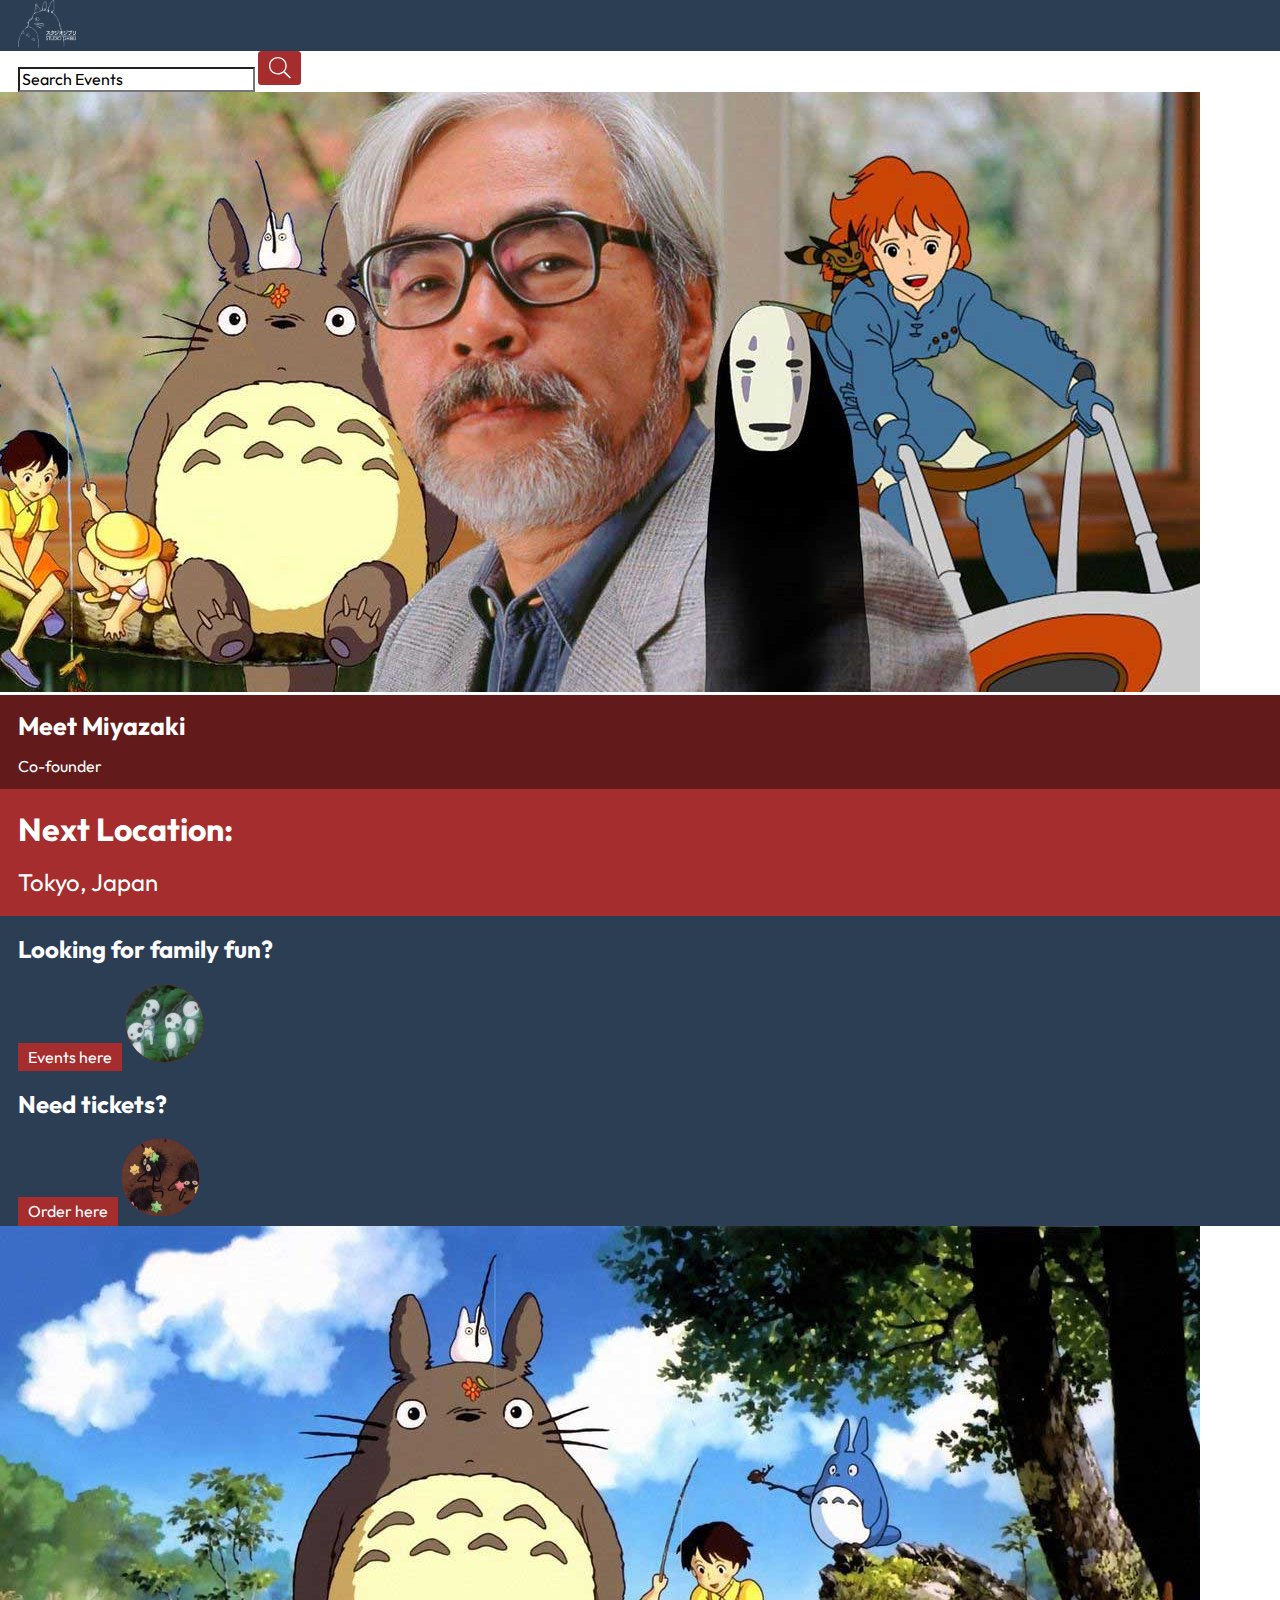
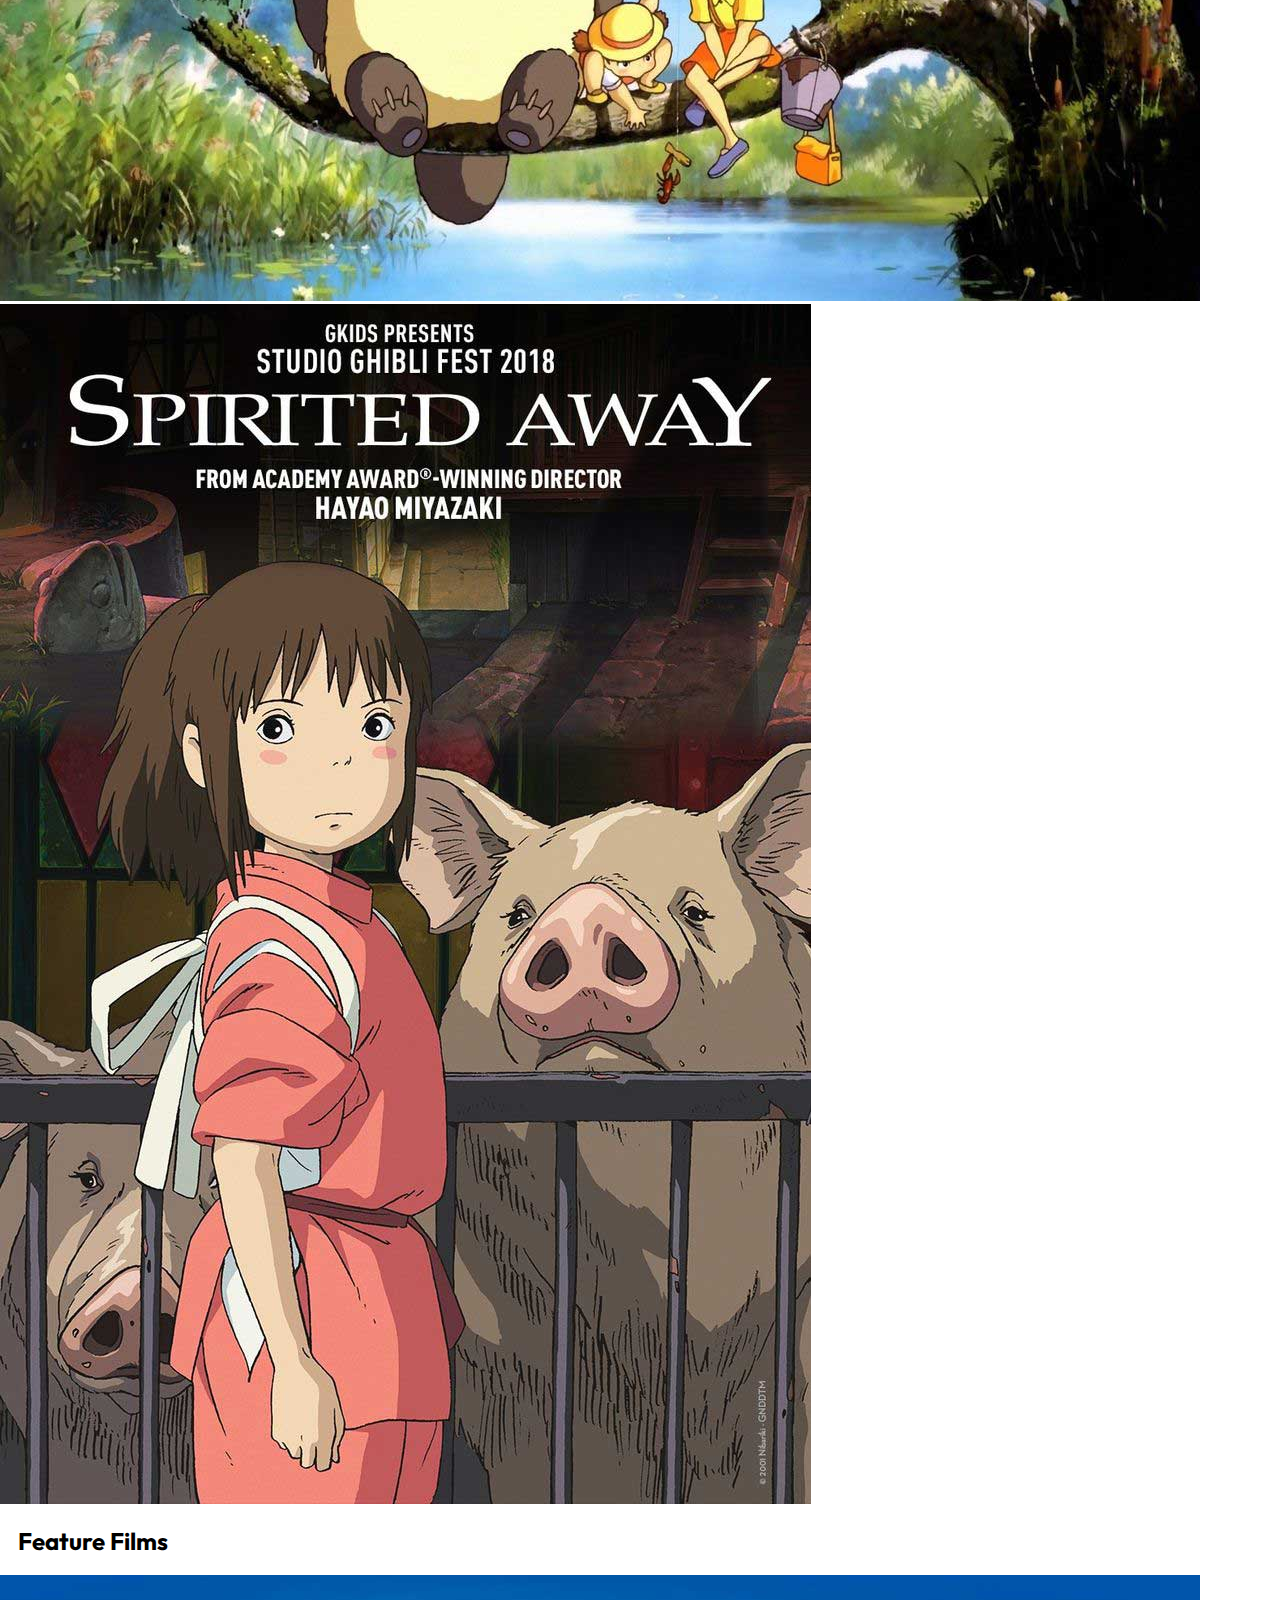
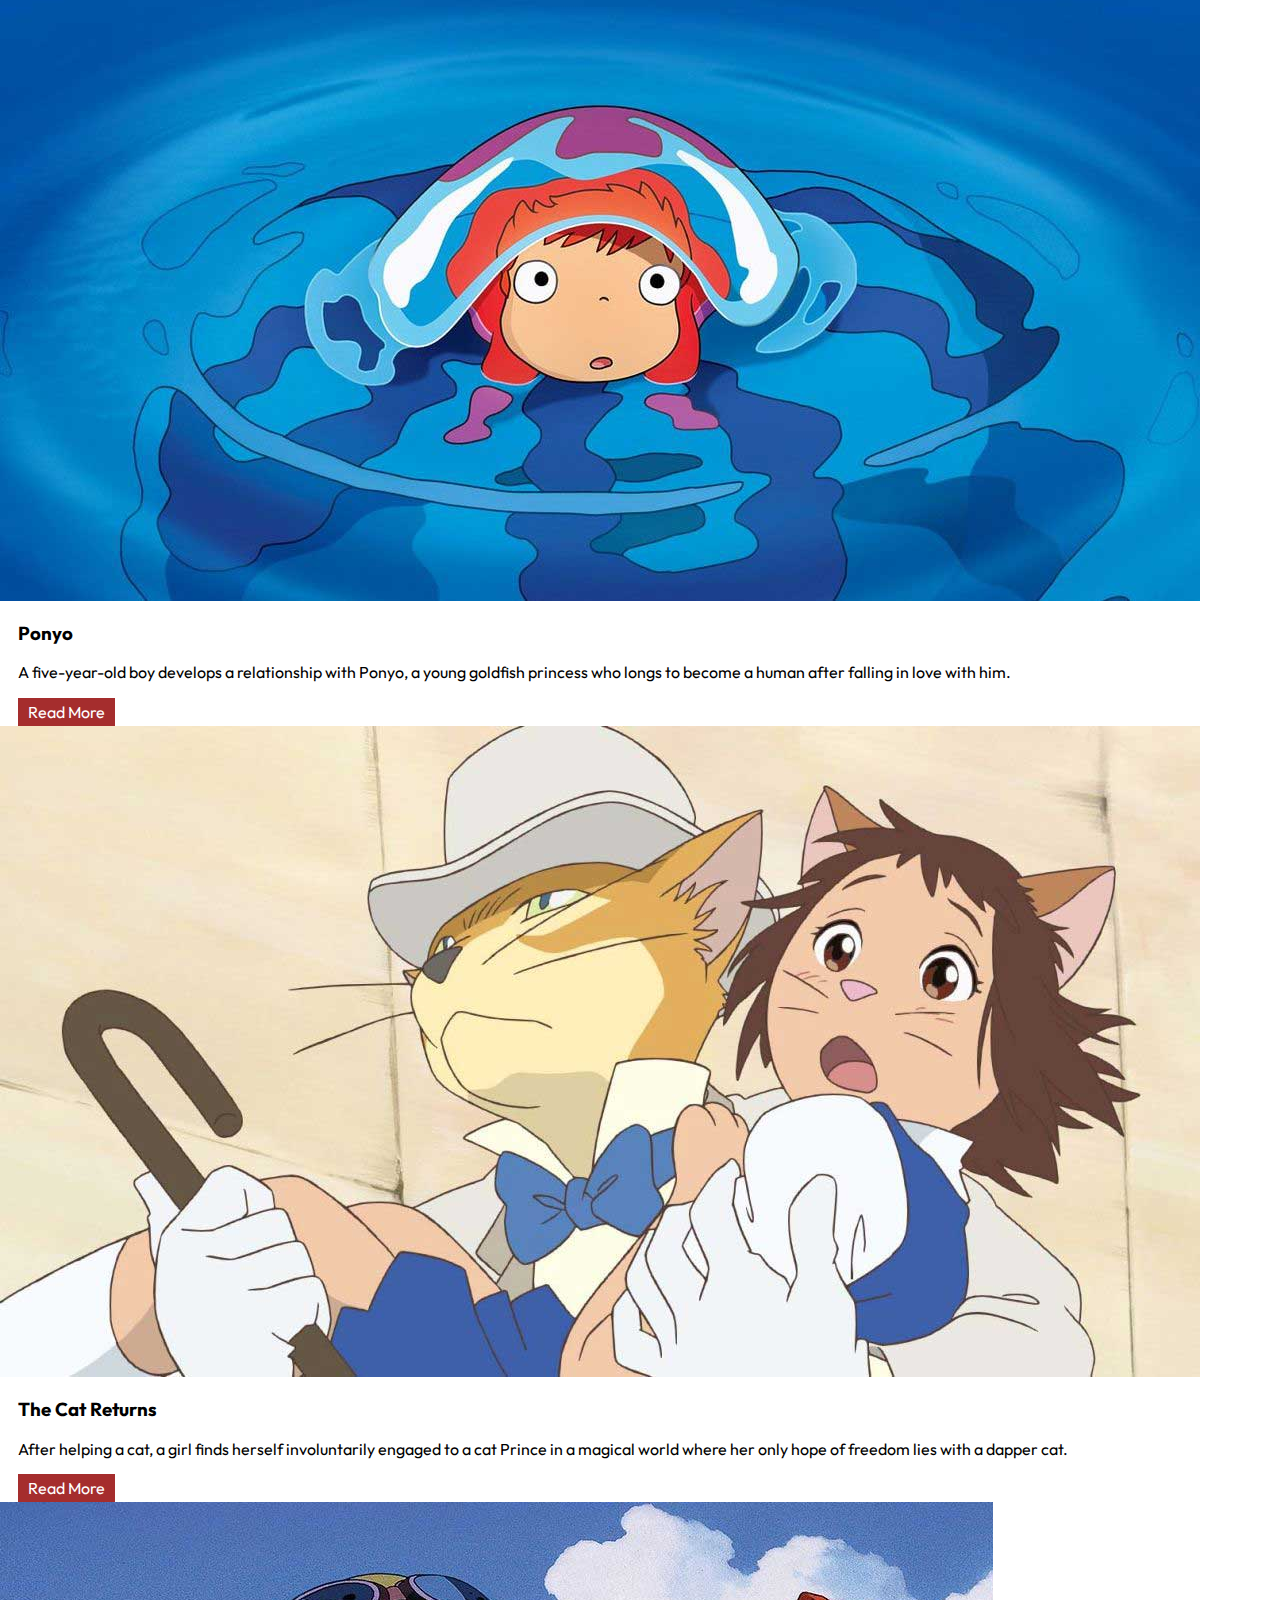
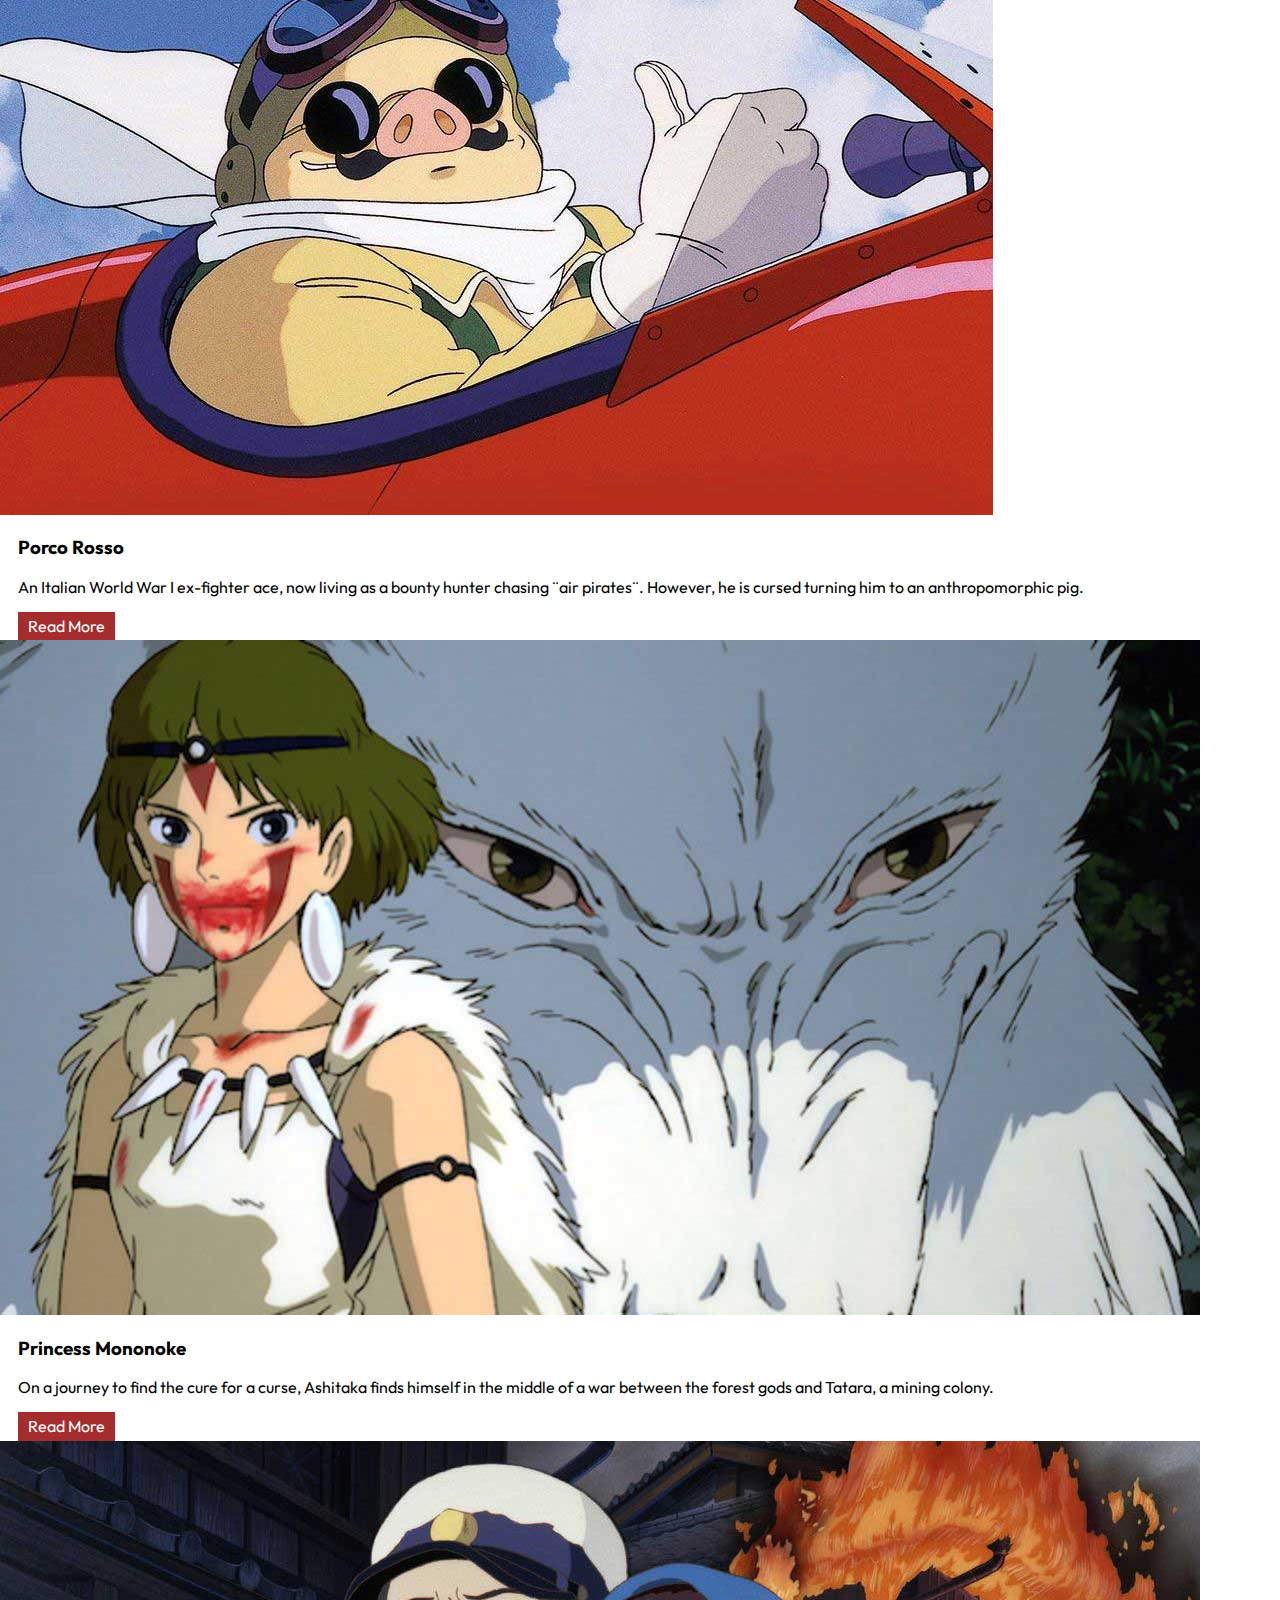
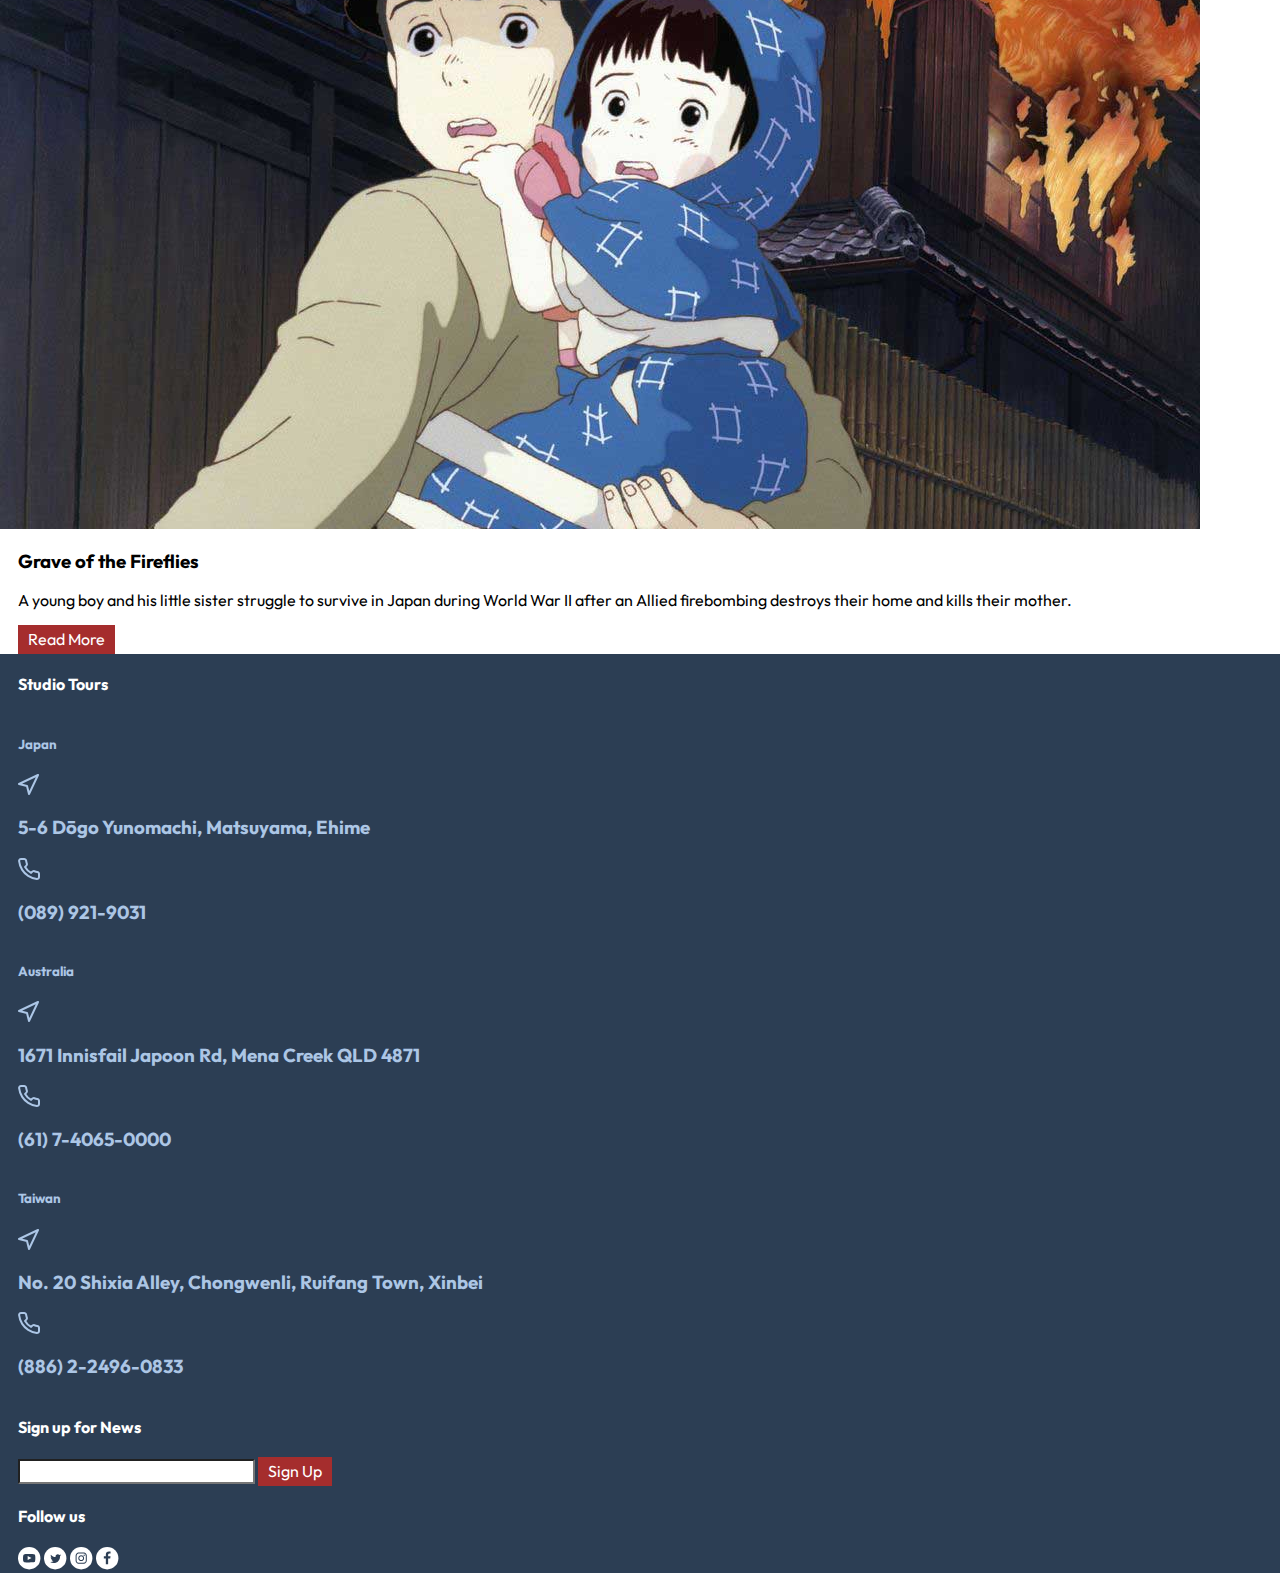
==== commit 8a618036: "fonts and mediaQ" ====
--- a/deploy/index.html
+++ b/deploy/index.html
@@ -5,11 +5,12 @@
     <meta charset="UTF-8">
     <meta name="viewport" content="width=device-width, initial-scale=1.0">
     <meta http-equiv="X-UA-Compatible" content="ie=edge">
+        <!-- Google Font-->
+<link rel="preconnect" href="https://fonts.googleapis.com">
+<link rel="preconnect" href="https://fonts.gstatic.com" crossorigin>
+<link href="https://fonts.googleapis.com/css2?family=Outfit:wght@100;400;600;700&display=swap" rel="stylesheet">
     <link rel="stylesheet" href="css/styles.css">
     <title>KerryK Reskin</title>
-    <link rel="preconnect" href="https://fonts.googleapis.com">
-<link rel="preconnect" href="https://fonts.gstatic.com" crossorigin>
-<link href="https://fonts.googleapis.com/css2?family=Outfit:wght@100;400;600;700&display=swap" rel="stylesheet">
   </head>
 
   <body>
@@ -37,7 +38,7 @@
   </section>
  
     <!-- Hero Tabs -->
-<div class="darkred">
+<div class="meet">
     <div class="container">
   <section class="content">
     <div class="search">
@@ -46,9 +47,8 @@
   </section>
     </div>
 </div>
-<div class="red">
-    <div class="container">
-
+<div class="next">
+    <div class="container">
   <section class="content">
     <h1>Next Location:</h1>
     <h2>Tokyo, Japan</h2>
@@ -68,7 +68,7 @@
            </div>
     </div>
 
-    <div class="questiontabs-content2">
+    <div class="questiontabs-content">
             <div class="container">
   <section class="content">
     <h2>Need tickets?</h2>
@@ -175,7 +175,7 @@
       Japan during World War II after an Allied firebombing 
       destroys their home and kills their mother.
       </p>
-    <h3>Read More</h3>
+    <button type="button">Read More</button>
   </section>
   </div>
   </div>
--- a/deploy/css/styles.css
+++ b/deploy/css/styles.css
@@ -364,9 +364,20 @@
 /* =============
     Typography
 ============= */
+body {
+  font-family: "outfit", sans-serif;
+}
+
 /* =============
     Buttons
 ============= */
+button {
+  background-color: #A52D2D;
+  color: #fff;
+  border: none;
+  padding: 5px 10px 5px 10px;
+}
+
 /* =============
     Forms
 ============= */
@@ -412,14 +423,62 @@
 /* =============
     Hero Tabs
 ============= */
-.darkred {
-  background-color: #621A1A;
-  color: #fff;
-}
-
 .red {
   background-color: #A52D2D;
   color: #fff;
+}
+
+.meet {
+  background-color: #621A1A;
+  color: #fff;
+}
+.meet h1 {
+  font-weight: 700;
+}
+@media (min-width: 576px) {
+  .meet h1 {
+    font-size: 18px;
+  }
+}
+@media (min-width: 768px) {
+  .meet h1 {
+    font-size: 18px;
+  }
+}
+@media (min-width: 992px) {
+  .meet h1 {
+    font-size: 25px;
+  }
+}
+.meet h2 {
+  font-weight: 400;
+  font-size: 14px;
+}
+@media (min-width: 576px) {
+  .meet h2 {
+    font-size: 14px;
+  }
+}
+@media (min-width: 768px) {
+  .meet h2 {
+    font-size: 14px;
+  }
+}
+@media (min-width: 992px) {
+  .meet h2 {
+    font-size: 16px;
+  }
+}
+
+.next {
+  background-color: #A52D2D;
+  color: #fff;
+}
+.next h1 {
+  font-weight: 700;
+}
+.next h2 {
+  font-weight: 400;
 }
 
 /* =============
@@ -437,19 +496,10 @@
   gap: 20px;
   background-color: #2C3E54;
   color: #fff;
+  font-weight: 400;
 }
 @media (min-width: 768px) {
   .questiontabs .questiontabs-content {
-    grid-template-columns: 50% 50%;
-  }
-}
-.questiontabs .questiontabs-content2 {
-  gap: 20px;
-  background-color: #2C3E54;
-  color: #fff;
-}
-@media (min-width: 768px) {
-  .questiontabs .questiontabs-content2 {
     grid-template-columns: 50% 50%;
   }
 }
@@ -472,6 +522,12 @@
   background-color: #EDEDED;
   color: #000;
 }
+.featurefilms .featurefilms-content h3 {
+  font-weight: 600;
+}
+.featurefilms .featurefilms-content body {
+  font-weight: 400;
+}
 @media (min-width: 768px) {
   .featurefilms .featurefilms-content {
     grid-template-columns: 50% 50%;
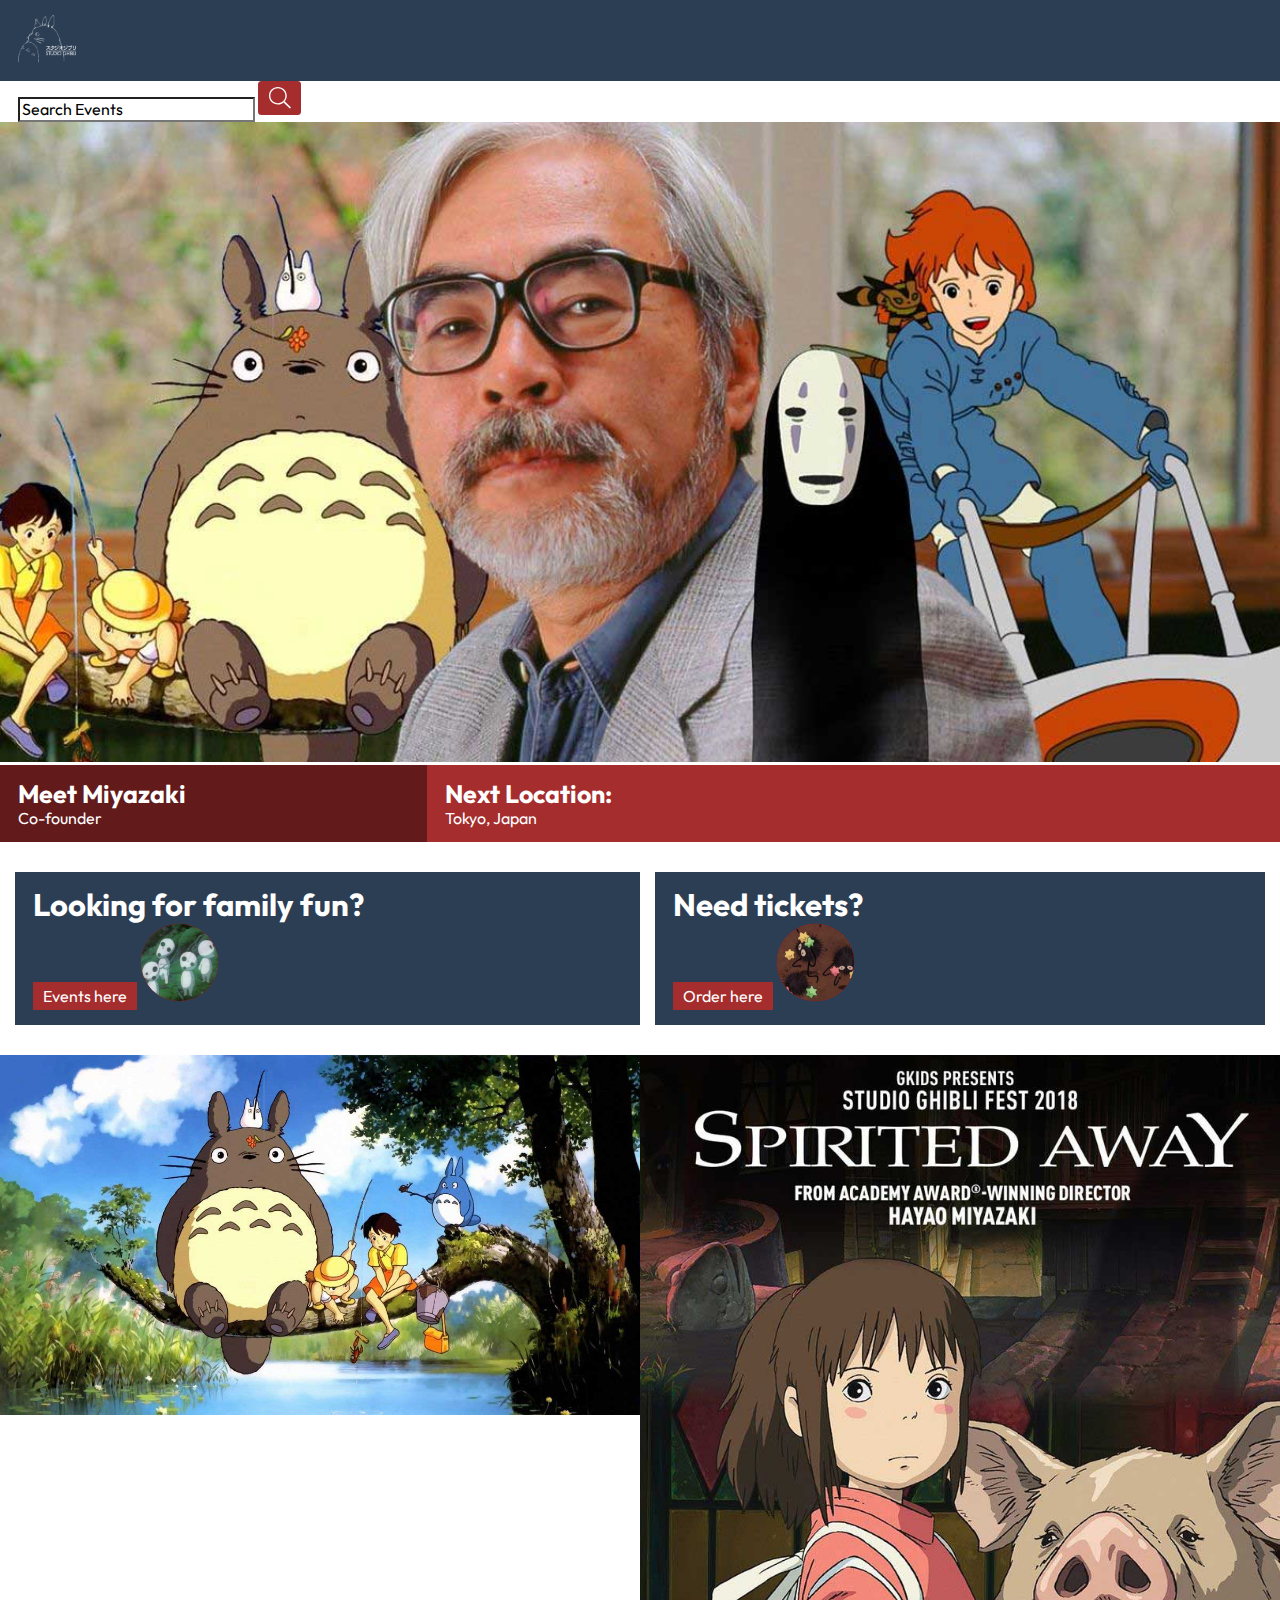
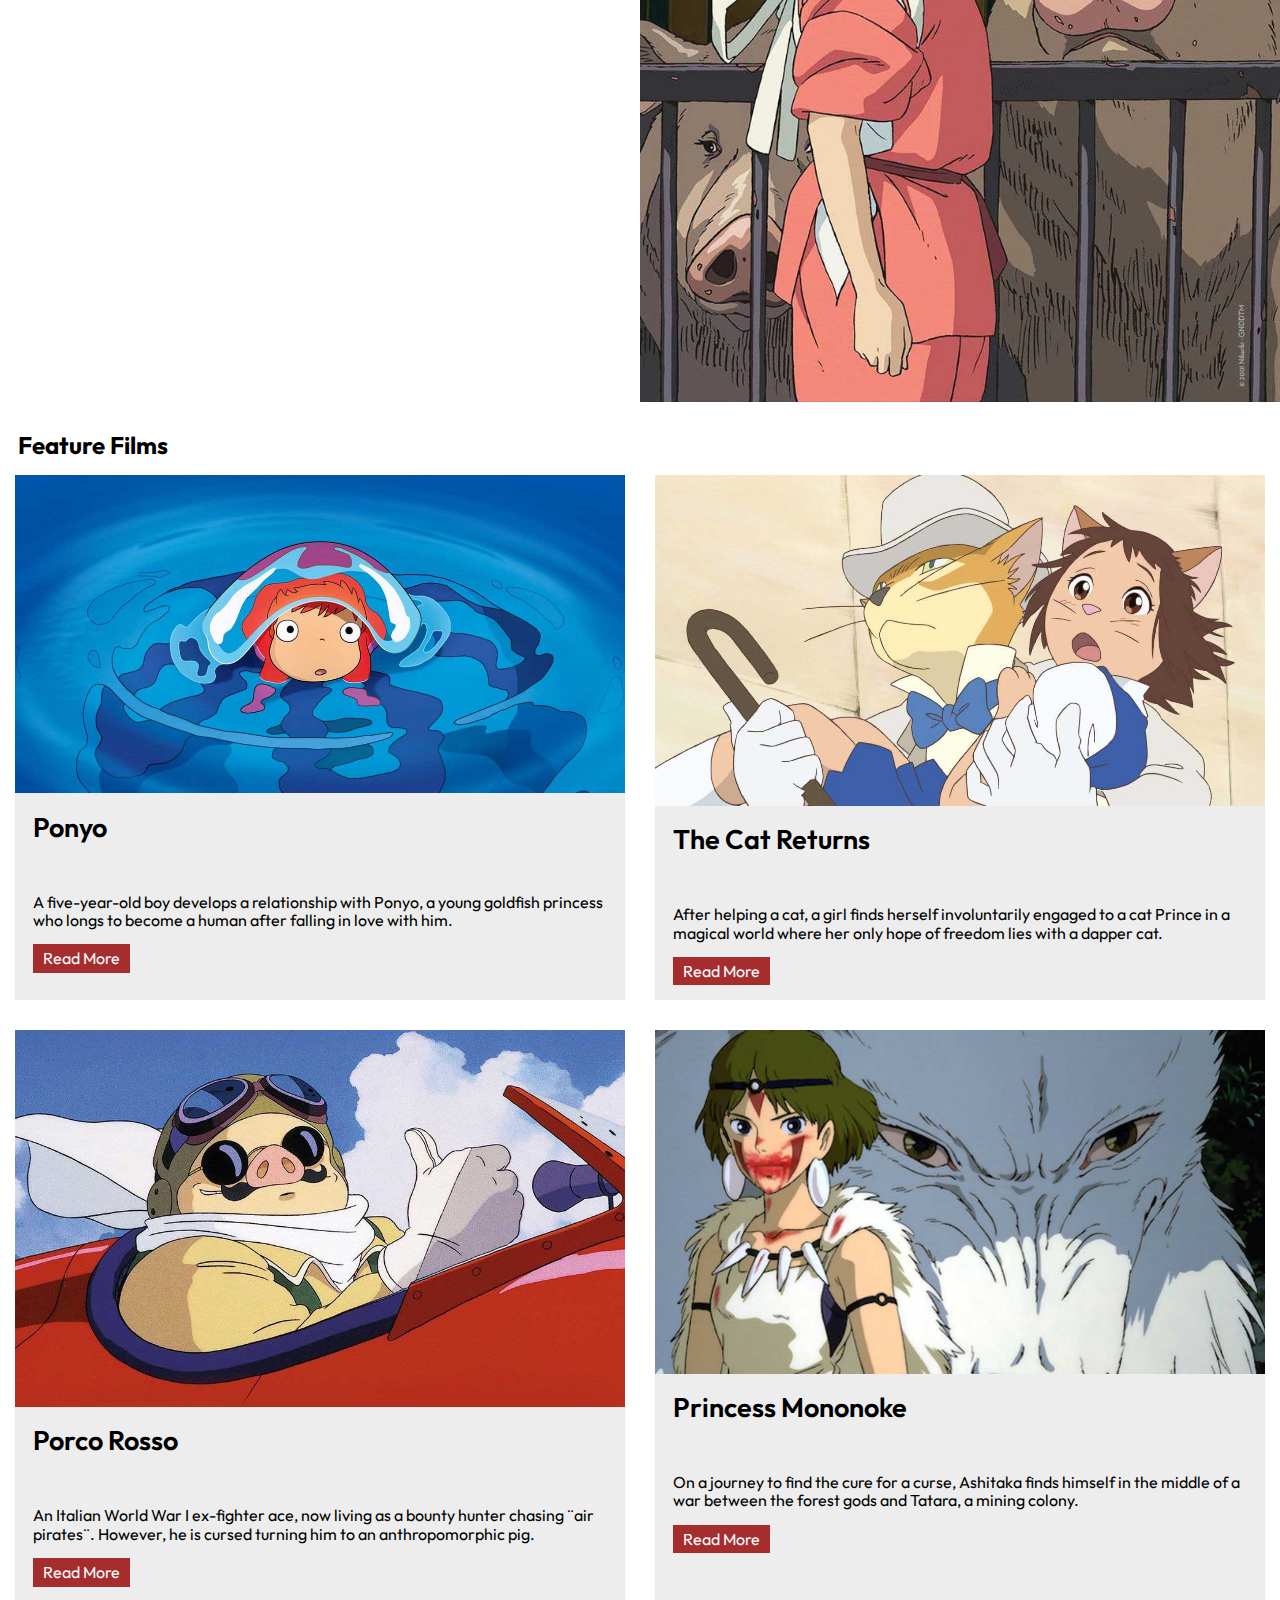
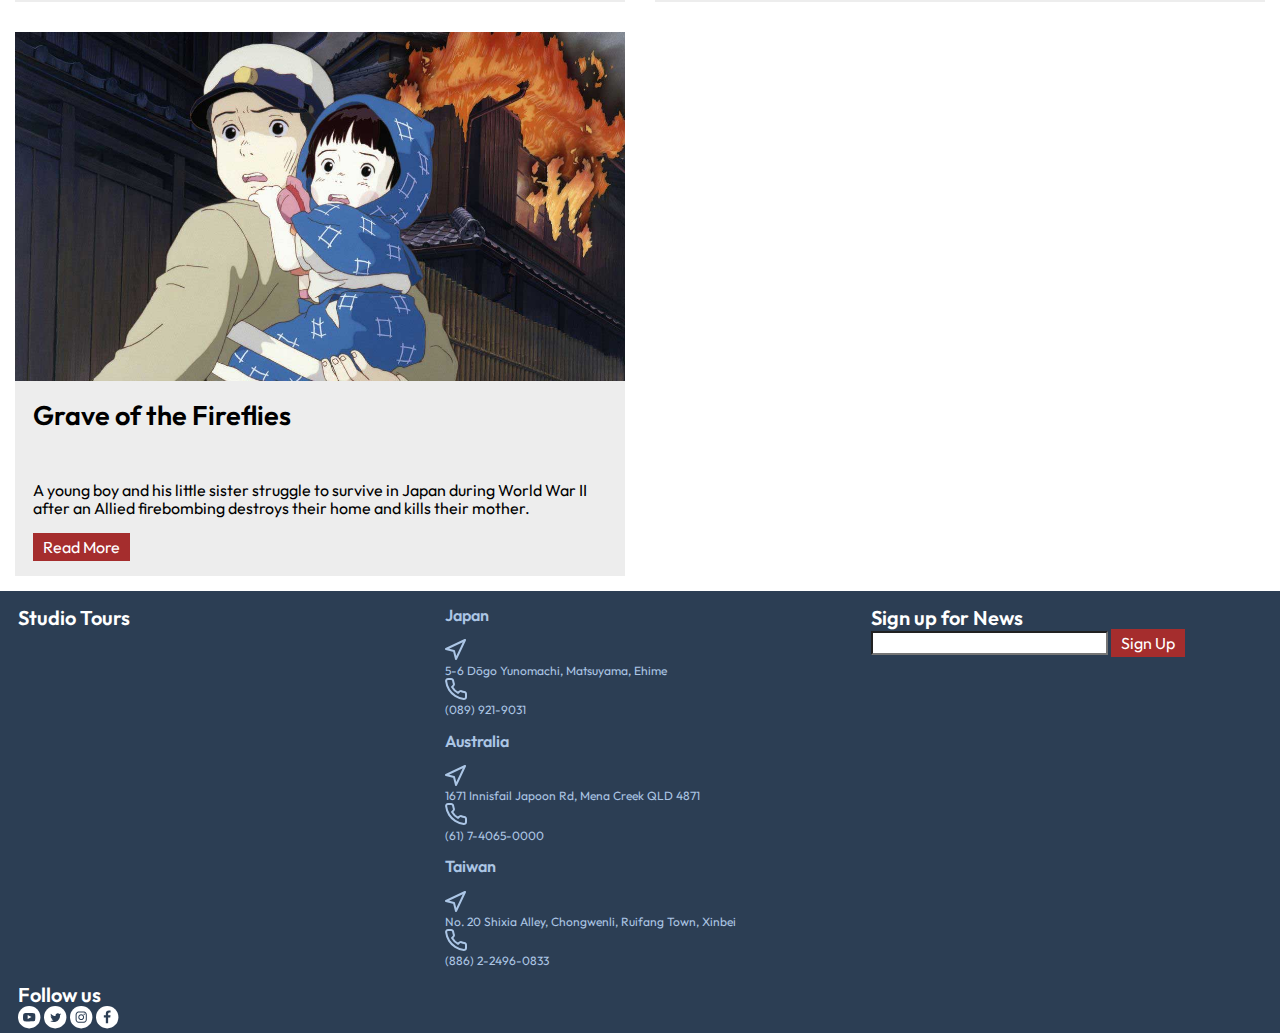
==== commit 6242480a: "grid and margins" ====
--- a/deploy/index.html
+++ b/deploy/index.html
@@ -33,11 +33,12 @@
   </header>
 
     <!-- Hero 1 -->
-  <section class=".hero">
+  <section class="hero">
         <img src="/deploy/img/hero/banner.jpg" alt="banner">
   </section>
  
     <!-- Hero Tabs -->
+    <div class="hero-section">
 <div class="meet">
     <div class="container">
   <section class="content">
@@ -55,7 +56,8 @@
   </section>
     </div>
 </div>
-
+    </div>
+    
 <!-- Question Tabs -->
 <div class="questiontabs">
     <div class="questiontabs-content">
@@ -79,7 +81,7 @@
    </div>
 </div>
    <!-- Gallery -->
-  <section>
+  <section class="gallery">
         <img src="/deploy/img/totoro.jpg" alt="Totoro">
         <img src="/deploy/img/spirited_away.jpg" alt="SpiritedAway">
   </section>
@@ -91,7 +93,7 @@
   </section>
   </div>
           <div class="featurefilms">
-            <div class="featurefilms-section">
+            <div class="featurefilms-content">
   <div class="article-ponyo">
   <section>
         <img src="/deploy/img/Ponyo.jpg" alt="Ponyo">
@@ -109,7 +111,7 @@
   </div>
             </div>
 
-            <div class="featurefilms-section">
+            <div class="featurefilms-content">
   <div class="article-cat">
   <section>
         <img src="/deploy/img/catreturns.jpg" alt="CatReturns">
@@ -127,7 +129,7 @@
   </div>
             </div>
 
-            <div class="featurefilms-section">
+            <div class="featurefilms-content">
   <div class="article-pig">
   <section>
         <img src="/deploy/img/porcorosso.jpg" alt="PorcoRosso">
@@ -145,7 +147,7 @@
   </div> 
             </div>
 
-            <div class="featurefilms-section">
+            <div class="featurefilms-content">
   <div class="article-princess">
   <section>
         <img src="/deploy/img/princess.jpg" alt="PrincessMononoke">
@@ -163,7 +165,7 @@
   </div>
             </div>
 
-            <div class="featurefilms-section">
+            <div class="featurefilms-content">
   <div class="article-fireflies">
   <section>
         <img src="/deploy/img/graveofthefireflies.jpg" alt="GraveOfTheFireflies">
--- a/deploy/css/styles.css
+++ b/deploy/css/styles.css
@@ -368,6 +368,14 @@
   font-family: "outfit", sans-serif;
 }
 
+p {
+  margin: 0;
+}
+
+h1, h2, h3, h4, h5, h6 {
+  margin: 0;
+}
+
 /* =============
     Buttons
 ============= */
@@ -402,6 +410,10 @@
 /* =============
     Header
 ============= */
+header .navy {
+  padding: 15px 0px 15px 0px;
+}
+
 /* =============
     Footer
 ============= */
@@ -411,6 +423,34 @@
 
 .jeantype {
   color: #ACC6E5;
+}
+
+footer {
+  display: grid;
+}
+@media (min-width: 768px) {
+  footer {
+    grid-template-columns: 50% auto;
+  }
+}
+@media (min-width: 992px) {
+  footer {
+    grid-template-columns: 33.33% 33.33% 33.33%;
+  }
+}
+footer h3 {
+  font-weight: 400;
+  font-size: 12px;
+}
+footer h4 {
+  font-weight: 600;
+  font-size: 20px;
+  margin-top: 15px;
+}
+footer h5 {
+  font-weight: 600;
+  font-size: 16px;
+  margin: 15px 0px 15px 0px;
 }
 
 /* =============
@@ -428,9 +468,22 @@
   color: #fff;
 }
 
+.hero-section {
+  display: grid;
+}
+@media (min-width: 768px) {
+  .hero-section {
+    grid-template-columns: 33.33% auto;
+  }
+}
+
 .meet {
   background-color: #621A1A;
   color: #fff;
+  padding: 15px 0px 15px 0px;
+}
+.meet img {
+  width: 100%;
 }
 .meet h1 {
   font-weight: 700;
@@ -450,9 +503,13 @@
     font-size: 25px;
   }
 }
+@media (min-width: 2560px) {
+  .meet h1 {
+    font-size: 25px;
+  }
+}
 .meet h2 {
   font-weight: 400;
-  font-size: 14px;
 }
 @media (min-width: 576px) {
   .meet h2 {
@@ -469,16 +526,62 @@
     font-size: 16px;
   }
 }
+@media (min-width: 2560px) {
+  .meet h2 {
+    font-size: 16px;
+  }
+}
 
 .next {
   background-color: #A52D2D;
   color: #fff;
+  padding: 15px 0px 15px 0px;
 }
 .next h1 {
   font-weight: 700;
 }
+@media (min-width: 576px) {
+  .next h1 {
+    font-size: 18px;
+  }
+}
+@media (min-width: 768px) {
+  .next h1 {
+    font-size: 18px;
+  }
+}
+@media (min-width: 992px) {
+  .next h1 {
+    font-size: 25px;
+  }
+}
+@media (min-width: 2560px) {
+  .next h1 {
+    font-size: 25px;
+  }
+}
 .next h2 {
   font-weight: 400;
+}
+@media (min-width: 576px) {
+  .next h2 {
+    font-size: 14px;
+  }
+}
+@media (min-width: 768px) {
+  .next h2 {
+    font-size: 14px;
+  }
+}
+@media (min-width: 992px) {
+  .next h2 {
+    font-size: 16px;
+  }
+}
+@media (min-width: 2560px) {
+  .next h2 {
+    font-size: 16px;
+  }
 }
 
 /* =============
@@ -491,22 +594,68 @@
 
 .questiontabs {
   display: grid;
+  gap: 15px;
+}
+@media (min-width: 768px) {
+  .questiontabs {
+    grid-template-columns: 50% auto;
+    margin: 30px 15px 30px 15px;
+  }
 }
 .questiontabs .questiontabs-content {
-  gap: 20px;
   background-color: #2C3E54;
   color: #fff;
   font-weight: 400;
-}
-@media (min-width: 768px) {
-  .questiontabs .questiontabs-content {
+  padding: 15px 0px 15px 0px;
+}
+@media (min-width: 576px) {
+  .questiontabs .questiontabs-content h2 {
+    font-size: 22px;
+  }
+}
+@media (min-width: 768px) {
+  .questiontabs .questiontabs-content h2 {
     grid-template-columns: 50% 50%;
+    font-size: 29px;
+  }
+}
+@media (min-width: 992px) {
+  .questiontabs .questiontabs-content h2 {
+    font-size: 31px;
   }
 }
 
 /* =============
     Gallery
 ============= */
+.gallery {
+  display: grid;
+}
+.gallery img {
+  width: 100%;
+}
+@media (min-width: 576px) {
+  .gallery {
+    margin: 20px 0px 20px 0px;
+  }
+}
+@media (min-width: 768px) {
+  .gallery {
+    margin: 25px 0px 25px 0px;
+    grid-template-columns: 50% auto;
+  }
+}
+@media (min-width: 992px) {
+  .gallery {
+    margin: 30px 0px 30px 0px;
+  }
+}
+@media (min-width: 2560px) {
+  .gallery {
+    margin: 35px 0px 35px 0px;
+  }
+}
+
 /* =============
     Feature Films
 ============= */
@@ -516,20 +665,82 @@
 
 .featurefilms {
   display: grid;
+}
+@media (min-width: 768px) {
+  .featurefilms {
+    grid-template-columns: 50% auto;
+    grid-template-rows: 3;
+  }
+}
+.featurefilms img {
+  width: 100%;
 }
 .featurefilms .featurefilms-content {
   gap: 20px;
   background-color: #EDEDED;
   color: #000;
 }
+.featurefilms .featurefilms-content .container {
+  margin-bottom: 15px;
+}
+@media (min-width: 768px) {
+  .featurefilms .featurefilms-content {
+    margin: 15px;
+  }
+}
+.featurefilms .featurefilms-content h2 {
+  font-weight: 100px;
+}
+@media (min-width: 576px) {
+  .featurefilms .featurefilms-content h2 {
+    font-size: 20px;
+  }
+}
+@media (min-width: 1200px) {
+  .featurefilms .featurefilms-content h2 {
+    font-size: 37px;
+  }
+}
+@media (min-width: 2560px) {
+  .featurefilms .featurefilms-content h2 {
+    font-size: 39px;
+  }
+}
 .featurefilms .featurefilms-content h3 {
+  padding: 15px 0px 50px 0px;
   font-weight: 600;
 }
-.featurefilms .featurefilms-content body {
+@media (min-width: 576px) {
+  .featurefilms .featurefilms-content h3 {
+    font-size: 27px;
+  }
+}
+@media (min-width: 2560px) {
+  .featurefilms .featurefilms-content h3 {
+    font-size: 28px;
+  }
+}
+.featurefilms .featurefilms-content p {
   font-weight: 400;
+  padding-bottom: 15px;
+}
+@media (min-width: 576px) {
+  .featurefilms .featurefilms-content p {
+    font-size: 16px;
+  }
+}
+@media (min-width: 2560px) {
+  .featurefilms .featurefilms-content p {
+    font-size: 17px;
+  }
 }
 @media (min-width: 768px) {
   .featurefilms .featurefilms-content {
     grid-template-columns: 50% 50%;
   }
 }
+@media (min-width: 992px) {
+  .featurefilms .featurefilms-content {
+    grid-template-columns: 33.33% 33.33% 33.33%;
+  }
+}
